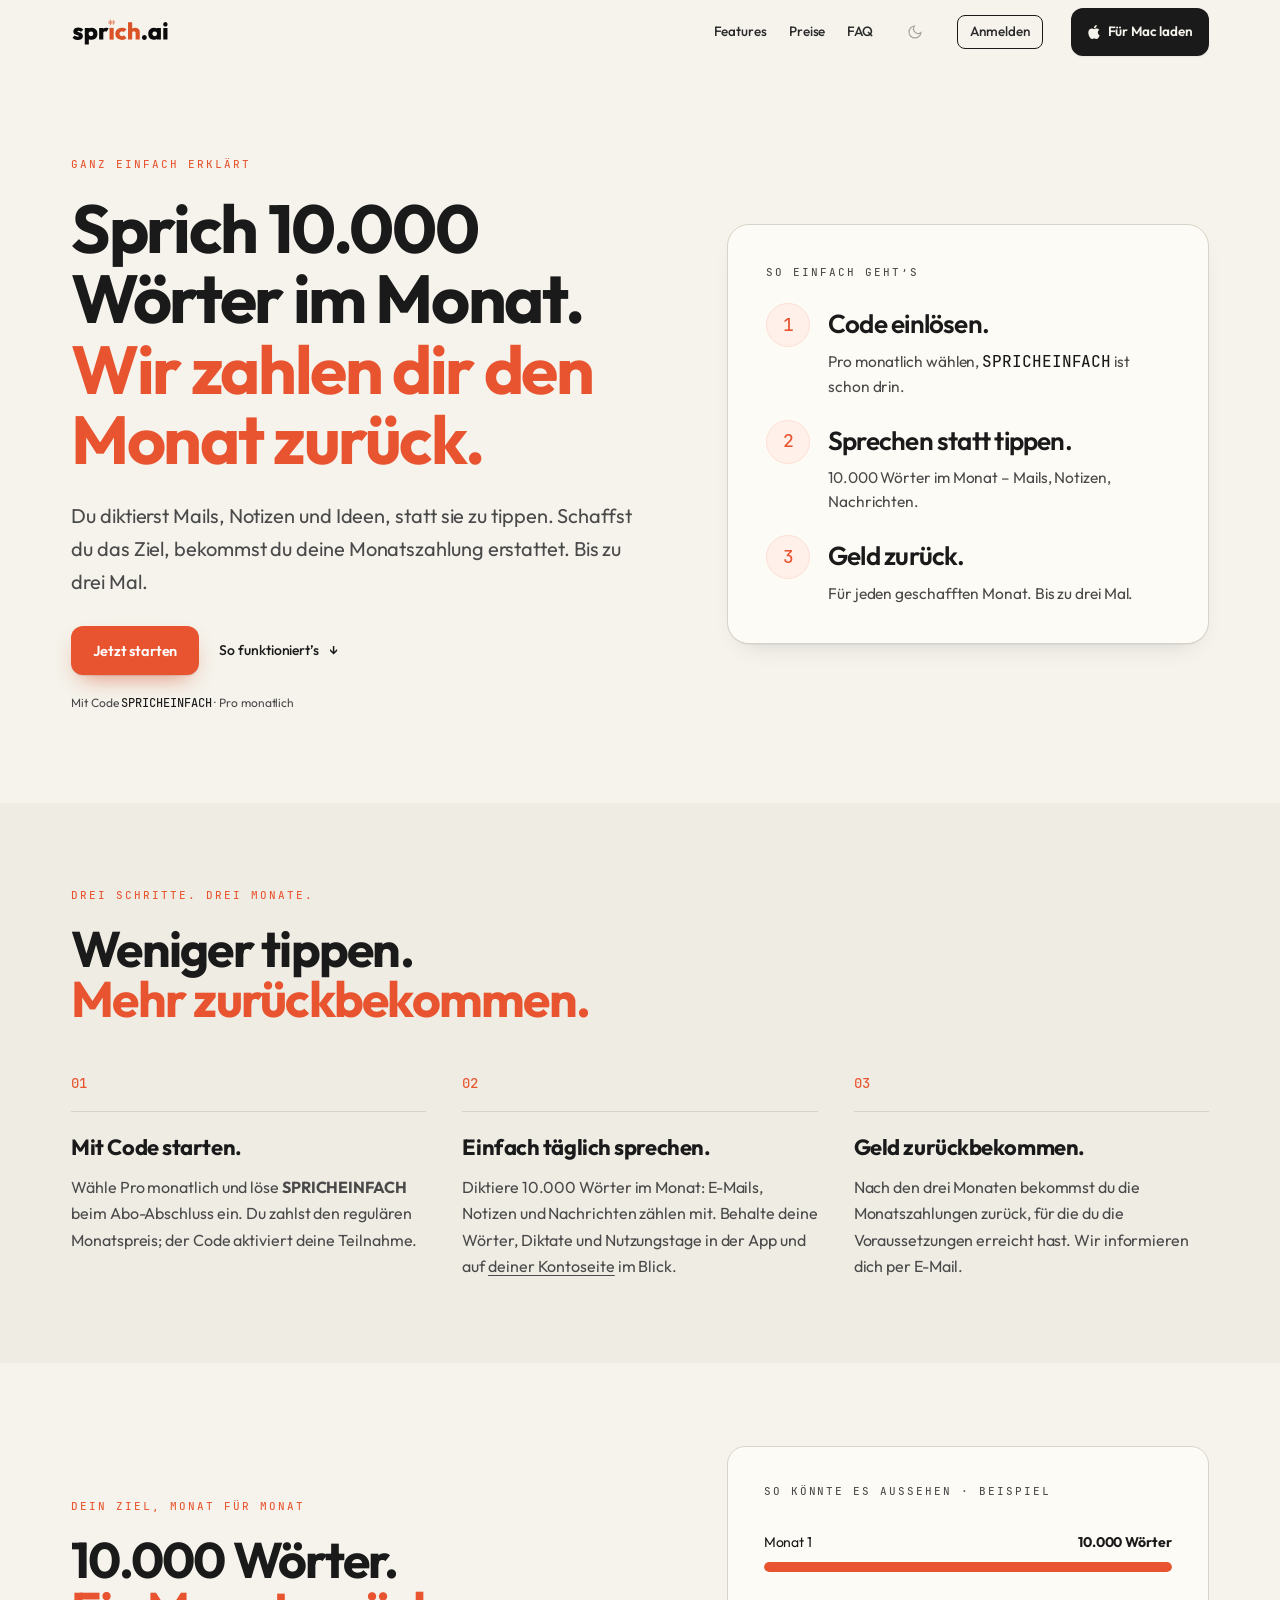
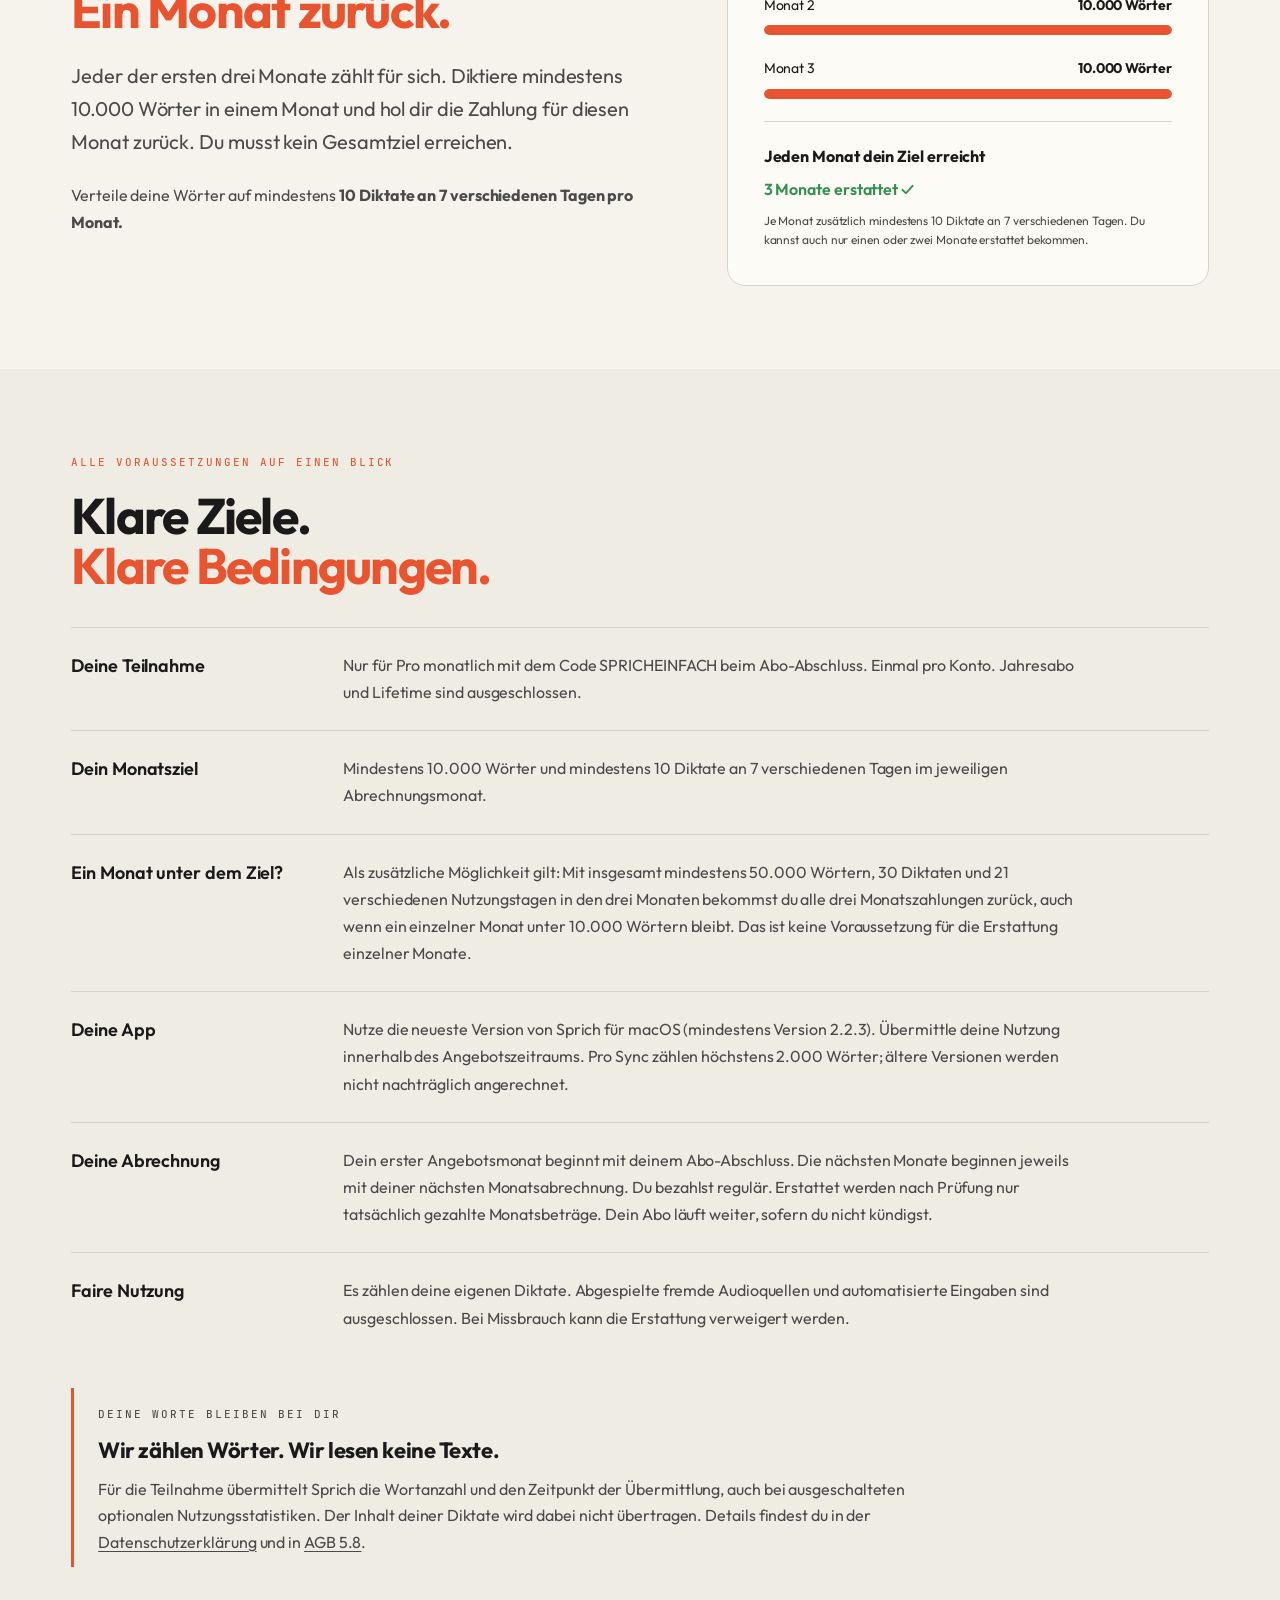
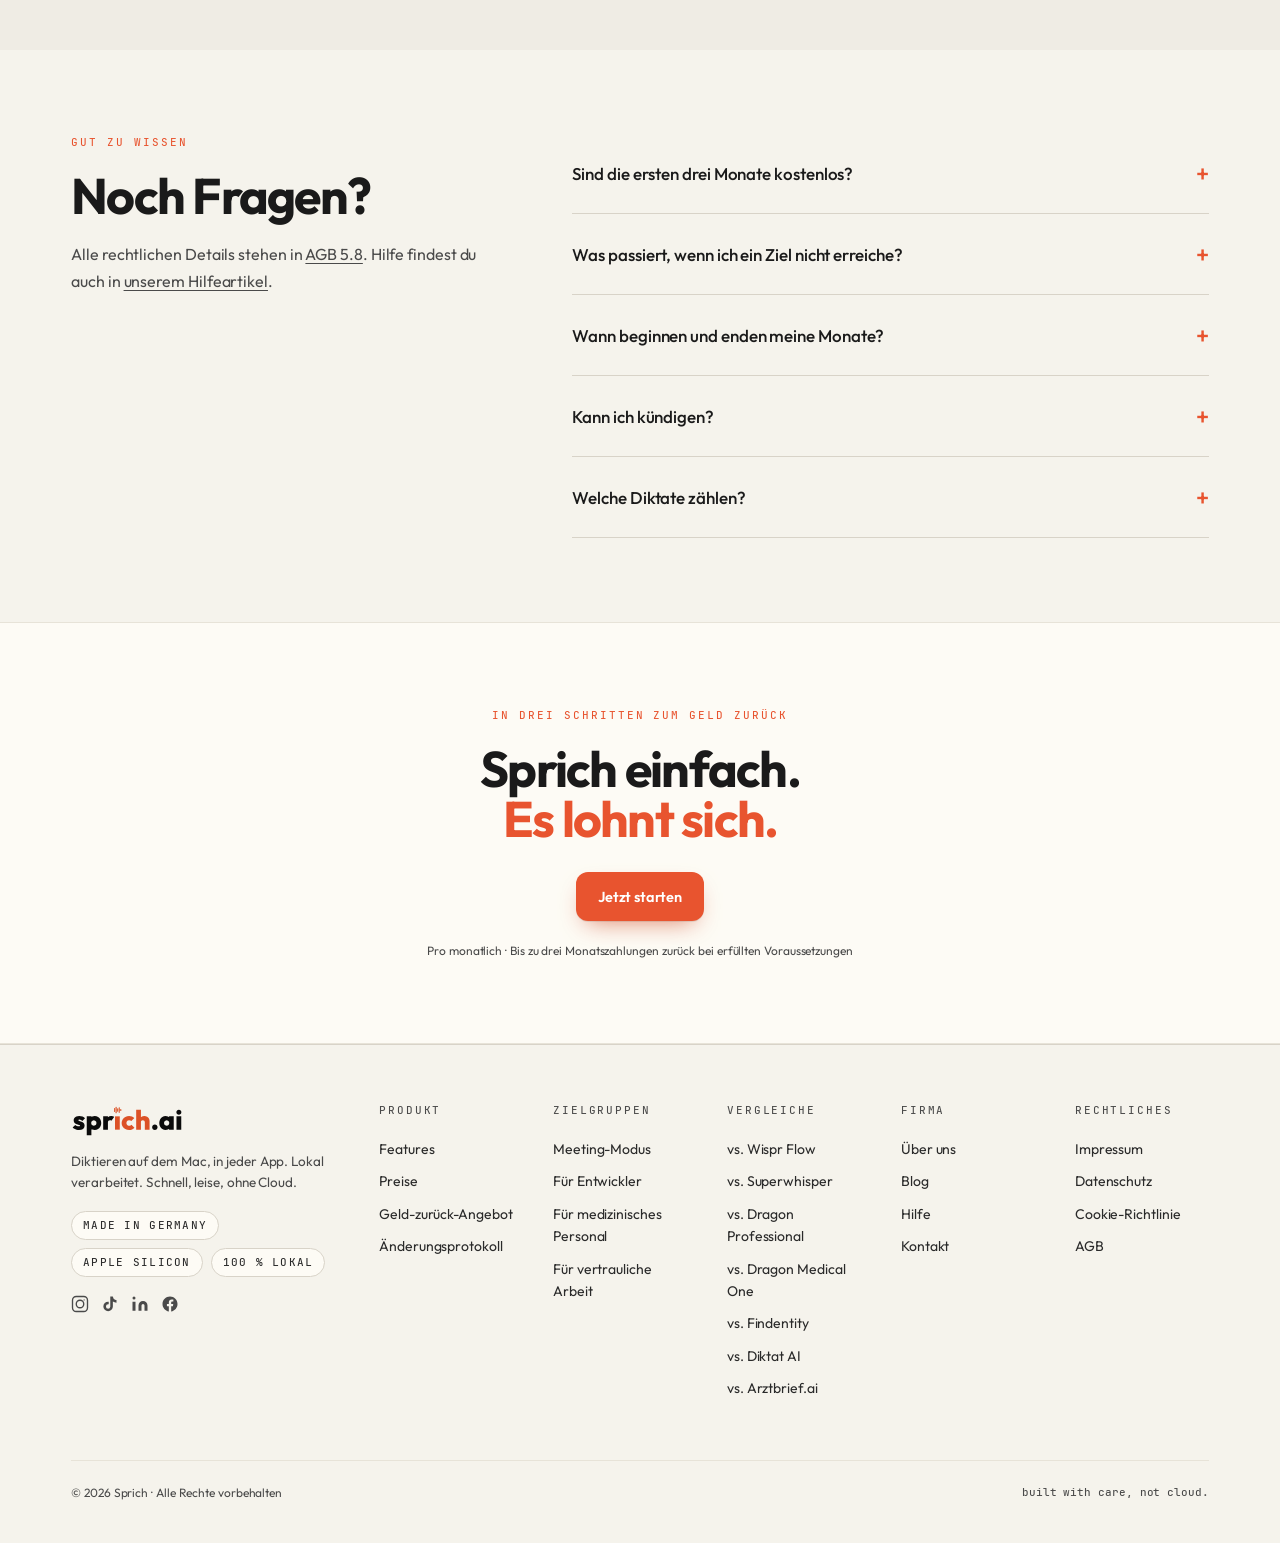
==== v1/index.html @ cdb41f2b "Sechs Landingpage-Varianten von sprich.ai/spricheinfach Statische Varianten für einen MVP-/Copy-Test" ====
<!DOCTYPE html><html lang="de" class="outfit_3907d2c3-module__COBjUq__variable fraunces_93128a2b-module__v168Qq__variable jetbrains_e8d403b8-module___cNS3W__variable"><head>
<meta charset="utf-8"/>
<meta name="viewport" content="width=device-width, initial-scale=1"/>
<meta name="robots" content="noindex, nofollow"/>
<title>Sprich 10.000 Wörter. Wir zahlen dir den Monat zurück.</title>
<meta name="description" content="Diktiere 10.000 Wörter im Monat mit Sprich und hol dir die Monatszahlung zurück – bis zu drei Mal."/>
<link rel="icon" href="https://www.sprich.ai/favicon.ico"/>
<link rel="stylesheet" href="../assets/css/fonts.css"/>
<link rel="stylesheet" href="../assets/css/site.css"/>
<link rel="stylesheet" href="../assets/css/variants.css"/>
</head><body><div hidden=""><!--$--><!--/$--></div><div class="homepage moneyback"><nav class="h-nav"><div class="wrap h-nav-inner"><a href="https://www.sprich.ai/" class="h-nav-brand" aria-label="sprich.ai"><img src="../assets/img/wordmark-black.svg" alt="" width="98" height="28" class="h-nav-wordmark h-nav-wordmark--light"/><img src="../assets/img/wordmark-white.svg" alt="" width="98" height="28" class="h-nav-wordmark h-nav-wordmark--dark"/></a><div style="flex:1"></div><div class="h-nav-links"><a href="https://www.sprich.ai/#features">Features</a><a href="https://www.sprich.ai/#preise">Preise</a><a href="https://www.sprich.ai/#faq">FAQ</a></div><button class="hp-theme-toggle" aria-label="Dark mode"><svg width="16" height="16" viewBox="0 0 24 24" fill="none" stroke="currentColor" stroke-width="1.8" stroke-linecap="round"><path d="M21 12.79A9 9 0 1 1 11.21 3 7 7 0 0 0 21 12.79z"></path></svg></button><a href="https://www.sprich.ai/auth" class="h-nav-auth" style="display:inline-flex;align-items:center;gap:6px;height:34px;padding:0 12px;border-radius:8px;border:0.5px solid var(--line);background:transparent;color:var(--ink-soft);font-size:13.5px;font-weight:500;text-decoration:none;flex-shrink:0;white-space:nowrap;box-sizing:border-box">Anmelden</a><a href="https://www.sprich.ai/download" class="btn btn-primary h-nav-download" style="padding:9px 16px;font-size:13.5px;display:flex;align-items:center;gap:7px"><svg viewBox="0 0 24 24" fill="currentColor" width="14" height="14" aria-hidden="true"><path d="M12.152 6.896c-.948 0-2.415-1.078-3.96-1.04-2.04.027-3.91 1.183-4.961 3.014-2.117 3.675-.546 9.103 1.519 12.09 1.013 1.454 2.208 3.09 3.792 3.039 1.52-.065 2.09-.987 3.935-.987 1.831 0 2.35.987 3.96.948 1.637-.026 2.676-1.48 3.676-2.948 1.156-1.688 1.636-3.325 1.662-3.415-.039-.013-3.182-1.221-3.22-4.857-.026-3.04 2.48-4.494 2.597-4.559-1.429-2.09-3.623-2.324-4.39-2.376-2-.156-3.675 1.09-4.61 1.09zM15.53 3.83c.843-1.012 1.4-2.427 1.245-3.83-1.207.052-2.662.805-3.532 1.818-.78.896-1.454 2.338-1.273 3.714 1.338.104 2.715-.688 3.559-1.701"></path></svg>Für Mac laden</a></div></nav><main><section class="moneyback_hero "><div class="wrap moneyback_hero-grid"><div><p class="kicker moneyback_eyebrow">Ganz einfach erklärt</p><h1 class="hed">Sprich 10.000 Wörter im Monat.<br/><em>Wir zahlen dir den Monat zurück.</em></h1><p class="moneyback_intro">Du diktierst Mails, Notizen und Ideen, statt sie zu tippen. Schaffst du das Ziel, bekommst du deine Monatszahlung erstattet. Bis zu drei Mal.</p><div class="moneyback_actions"><a class="btn btn-accent" href="https://www.sprich.ai/pricing?plan=monthly&amp;promo=SPRICHEINFACH&amp;utm_source=lehrveranstaltung&amp;utm_medium=landingpage&amp;utm_campaign=spricheinfach-test&amp;utm_content=v1">Jetzt starten</a><a class="moneyback_text-link" href="#so-funktionierts">So funktioniert’s <span aria-hidden="true">↓</span></a></div><p class="moneyback_fineprint">Mit Code <strong class="mono">SPRICHEINFACH</strong> · Pro monatlich</p></div><div class="vx-simple" aria-label="So einfach geht's">
<p class="kicker">So einfach geht’s</p>
<ol>
<li><span class="vx-n mono">1</span><div><strong>Code einlösen.</strong><span>Pro monatlich wählen, <b class="mono">SPRICHEINFACH</b> ist schon drin.</span></div></li>
<li><span class="vx-n mono">2</span><div><strong>Sprechen statt tippen.</strong><span>10.000 Wörter im Monat – Mails, Notizen, Nachrichten.</span></div></li>
<li><span class="vx-n mono">3</span><div><strong>Geld zurück.</strong><span>Für jeden geschafften Monat. Bis zu drei Mal.</span></div></li>
</ol>
</div></div></section><section id="so-funktionierts" class="moneyback_steps-section"><div class="wrap"><p class="kicker moneyback_eyebrow">Drei Schritte. Drei Monate.</p><h2 class="hed">Weniger tippen.<br/><em>Mehr zurückbekommen.</em></h2><ol class="moneyback_steps"><li><span class="mono moneyback_step-number">01</span><h3>Mit Code starten.</h3><p>Wähle Pro monatlich und löse <strong>SPRICHEINFACH</strong> beim Abo-Abschluss ein. Du zahlst den regulären Monatspreis; der Code aktiviert deine Teilnahme.</p></li><li><span class="mono moneyback_step-number">02</span><h3>Einfach täglich sprechen.</h3><p>Diktiere 10.000 Wörter im Monat: E-Mails, Notizen und Nachrichten zählen mit. Behalte deine Wörter, Diktate und Nutzungstage in der App und auf <a href="https://www.sprich.ai/account">deiner Kontoseite</a> im Blick.</p></li><li><span class="mono moneyback_step-number">03</span><h3>Geld zurückbekommen.</h3><p>Nach den drei Monaten bekommst du die Monatszahlungen zurück, für die du die Voraussetzungen erreicht hast. Wir informieren dich per E-Mail.</p></li></ol></div></section><section id="monatsziel"><div class="wrap moneyback_safety-grid"><div><p class="kicker moneyback_eyebrow">Dein Ziel, Monat für Monat</p><h2 class="hed">10.000 Wörter.<br/><em>Ein Monat zurück.</em></h2><p class="moneyback_intro">Jeder der ersten drei Monate zählt für sich. Diktiere mindestens 10.000 Wörter in einem Monat und hol dir die Zahlung für diesen Monat zurück. Du musst kein Gesamtziel erreichen.</p><p class="moneyback_support">Verteile deine Wörter auf mindestens <strong>10 Diktate an 7 verschiedenen Tagen pro Monat.</strong></p></div><figure class="moneyback_example"><figcaption class="kicker">So könnte es aussehen · Beispiel</figcaption><div class="moneyback_example-row"><div><span>Monat <!-- -->1</span><strong>10.000 Wörter</strong></div><div class="moneyback_bar" aria-hidden="true"><span style="width:100%"></span></div></div><div class="moneyback_example-row"><div><span>Monat <!-- -->2</span><strong>10.000 Wörter</strong></div><div class="moneyback_bar" aria-hidden="true"><span style="width:100%"></span></div></div><div class="moneyback_example-row"><div><span>Monat <!-- -->3</span><strong>10.000 Wörter</strong></div><div class="moneyback_bar" aria-hidden="true"><span style="width:100%"></span></div></div><div class="moneyback_example-total"><strong>Jeden Monat dein Ziel erreicht</strong><span>3 Monate erstattet <span aria-hidden="true">✓</span></span></div><p class="moneyback_fineprint">Je Monat zusätzlich mindestens 10 Diktate an 7 verschiedenen Tagen. Du kannst auch nur einen oder zwei Monate erstattet bekommen.</p></figure></div></section><section id="bedingungen" class="moneyback_conditions-section"><div class="wrap"><p class="kicker moneyback_eyebrow">Alle Voraussetzungen auf einen Blick</p><h2 class="hed">Klare Ziele.<br/><em>Klare Bedingungen.</em></h2><dl class="moneyback_conditions"><div><dt>Deine Teilnahme</dt><dd>Nur für Pro monatlich mit dem Code SPRICHEINFACH beim Abo-Abschluss. Einmal pro Konto. Jahresabo und Lifetime sind ausgeschlossen.</dd></div><div><dt>Dein Monatsziel</dt><dd>Mindestens 10.000 Wörter und mindestens 10 Diktate an 7 verschiedenen Tagen im jeweiligen Abrechnungsmonat.</dd></div><div><dt>Ein Monat unter dem Ziel?</dt><dd>Als zusätzliche Möglichkeit gilt: Mit insgesamt mindestens 50.000 Wörtern, 30 Diktaten und 21 verschiedenen Nutzungstagen in den drei Monaten bekommst du alle drei Monatszahlungen zurück, auch wenn ein einzelner Monat unter 10.000 Wörtern bleibt. Das ist keine Voraussetzung für die Erstattung einzelner Monate.</dd></div><div><dt>Deine App</dt><dd>Nutze die neueste Version von Sprich für macOS (mindestens Version <!-- -->2.2.3<!-- -->). Übermittle deine Nutzung innerhalb des Angebotszeitraums. Pro Sync zählen höchstens 2.000 Wörter; ältere Versionen werden nicht nachträglich angerechnet.</dd></div><div><dt>Deine Abrechnung</dt><dd>Dein erster Angebotsmonat beginnt mit deinem Abo-Abschluss. Die nächsten Monate beginnen jeweils mit deiner nächsten Monatsabrechnung. Du bezahlst regulär. Erstattet werden nach Prüfung nur tatsächlich gezahlte Monatsbeträge. Dein Abo läuft weiter, sofern du nicht kündigst.</dd></div><div><dt>Faire Nutzung</dt><dd>Es zählen deine eigenen Diktate. Abgespielte fremde Audioquellen und automatisierte Eingaben sind ausgeschlossen. Bei Missbrauch kann die Erstattung verweigert werden.</dd></div></dl><aside class="moneyback_privacy"><span class="kicker">Deine Worte bleiben bei dir</span><h3>Wir zählen Wörter. Wir lesen keine Texte.</h3><p>Für die Teilnahme übermittelt Sprich die Wortanzahl und den Zeitpunkt der Übermittlung, auch bei ausgeschalteten optionalen Nutzungsstatistiken. Der Inhalt deiner Diktate wird dabei nicht übertragen. Details findest du in der <a href="https://www.sprich.ai/privacy-policy">Datenschutzerklärung</a> und in <a href="https://www.sprich.ai/terms#geld-zurueck-angebot">AGB 5.8</a>.</p></aside></div></section><section><div class="wrap moneyback_faq"><div><p class="kicker moneyback_eyebrow">Gut zu wissen</p><h2 class="hed">Noch Fragen?</h2><p>Alle rechtlichen Details stehen in <a href="https://www.sprich.ai/terms#geld-zurueck-angebot">AGB 5.8</a>. Hilfe findest du auch in <a href="https://www.sprich.ai/hilfe/geld-zurueck-angebot">unserem Hilfeartikel</a>.</p></div><div><details><summary>Sind die ersten drei Monate kostenlos?<span aria-hidden="true">+</span></summary><p>Du bezahlst dein Pro-Monatsabo zunächst regulär. Nach den ersten drei Abrechnungsmonaten prüft unser Team die Voraussetzungen und erstattet die tatsächlich gezahlten Beträge der qualifizierten Monate auf dein ursprüngliches Zahlungsmittel. Laut AGB erfolgt das in der Regel innerhalb von 14 Tagen nach Ende des Angebotszeitraums.</p></details><details><summary>Was passiert, wenn ich ein Ziel nicht erreiche?<span aria-hidden="true">+</span></summary><p>Du bekommst jeden Monat zurück, in dem du alle Monatsziele erreichst. Schaffst du insgesamt 50.000 Wörter, mindestens 30 Diktate und 21 verschiedene Nutzungstage, werden alle drei Monate erstattet, auch wenn ein einzelner Monat unter dem Wortziel liegt. Erreichst du keine dieser Voraussetzungen, gibt es keine Erstattung.</p></details><details><summary>Wann beginnen und enden meine Monate?<span aria-hidden="true">+</span></summary><p>Deine drei Angebotsmonate beginnen mit dem Abo-Abschluss und folgen den monatlichen Abrechnungen deines Abos, nicht den Kalendermonaten. Deine persönlichen Zeiträume und deinen Fortschritt findest du in der App und unter sprich.ai/account.</p></details><details><summary>Kann ich kündigen?<span aria-hidden="true">+</span></summary><p>Du kannst dein Monatsabo gemäß den AGB jederzeit kündigen. Das Angebot beendet das Abo nicht automatisch: Es läuft nach dem Angebotszeitraum regulär weiter, wenn du nicht kündigst. Nur tatsächlich bezahlte Monatsrechnungen können erstattet werden.</p></details><details><summary>Welche Diktate zählen?<span aria-hidden="true">+</span></summary><p>Es zählen eigene Diktate mit Sprich 2.2.3 oder neuer, deren Wortanzahl innerhalb des Angebotszeitraums übermittelt wird. Pro Sync werden höchstens 2.000 Wörter angerechnet. Wörter aus abgespielten Videos, Podcasts oder automatisierten Eingaben zählen nicht. Ältere App-Versionen zählen nicht rückwirkend; bei Missbrauch kann die Erstattung verweigert werden.</p></details></div></div></section><section class="moneyback_final"><div class="wrap"><p class="kicker moneyback_eyebrow">In drei Schritten zum Geld zurück</p><h2 class="hed">Sprich einfach.<br/><em>Es lohnt sich.</em></h2><a href="https://www.sprich.ai/pricing?plan=monthly&amp;promo=SPRICHEINFACH&amp;utm_source=lehrveranstaltung&amp;utm_medium=landingpage&amp;utm_campaign=spricheinfach-test&amp;utm_content=v1" class="btn btn-accent">Jetzt starten</a><p class="moneyback_fineprint">Pro monatlich · Bis zu drei Monatszahlungen zurück bei erfüllten Voraussetzungen</p></div></section></main><footer><div class="wrap"><div class="cols"><div class="hcol" style="gap:14px"><div class="hrow" style="gap:9px;align-items:center"><span class="brand_wordmark" style="display:inline-flex;flex-shrink:0;width:112px;height:32px"><img alt="Sprich" loading="lazy" width="112" height="32" decoding="async" data-nimg="1" class="h-nav-wordmark h-nav-wordmark--light" style="color:transparent;width:112px;height:32px" src="../assets/img/wordmark-black.svg"/><img alt="Sprich" loading="lazy" width="112" height="32" decoding="async" data-nimg="1" class="h-nav-wordmark h-nav-wordmark--dark" style="color:transparent;width:112px;height:32px" src="../assets/img/wordmark-white.svg"/></span></div><p style="font-size:13.5px;color:var(--ink-mute);max-width:320px;line-height:1.55;margin:0">Diktieren auf dem Mac, in jeder App. Lokal verarbeitet. Schnell, leise, ohne Cloud.</p><div class="hrow" style="gap:8px;margin-top:4px;flex-wrap:wrap"><span class="chip">Made in Germany</span><span class="chip">Apple Silicon</span><span class="chip">100 % lokal</span></div><div class="hrow" style="gap:12px;margin-top:4px"><a href="https://www.instagram.com/sprich.ai/" target="_blank" rel="noopener noreferrer" aria-label="Instagram" style="color:var(--ink-mute);display:flex;padding:0"><svg width="18" height="18" viewBox="0 0 24 24" fill="none" stroke="currentColor" stroke-width="1.8" stroke-linecap="round" stroke-linejoin="round"><rect x="2" y="2" width="20" height="20" rx="5"></rect><circle cx="12" cy="12" r="5"></circle><circle cx="17.5" cy="6.5" r="0.8" fill="currentColor" stroke="none"></circle></svg></a><a href="https://www.tiktok.com/@sprich.ai" target="_blank" rel="noopener noreferrer" aria-label="TikTok" style="color:var(--ink-mute);display:flex;padding:0"><svg width="18" height="18" viewBox="0 0 24 24" fill="currentColor"><path d="M19.59 6.69a4.83 4.83 0 0 1-3.77-4.25V2h-3.45v13.67a2.89 2.89 0 0 1-2.88 2.5 2.89 2.89 0 0 1-2.89-2.89 2.89 2.89 0 0 1 2.89-2.89c.28 0 .54.04.79.1V9.01a6.33 6.33 0 0 0-.79-.05 6.34 6.34 0 0 0-6.34 6.34 6.34 6.34 0 0 0 6.34 6.34 6.34 6.34 0 0 0 6.33-6.34V8.69a8.27 8.27 0 0 0 4.83 1.54V6.79a4.85 4.85 0 0 1-1.06-.1z"></path></svg></a><a href="https://www.linkedin.com/company/sprich-ai-die-deutsche-ki-diktierl%C3%B6sung/" target="_blank" rel="noopener noreferrer" aria-label="LinkedIn" style="color:var(--ink-mute);display:flex;padding:0"><svg width="18" height="18" viewBox="0 0 24 24" fill="currentColor"><path d="M16 8a6 6 0 0 1 6 6v7h-4v-7a2 2 0 0 0-2-2 2 2 0 0 0-2 2v7h-4v-7a6 6 0 0 1 6-6zM2 9h4v12H2z"></path><circle cx="4" cy="4" r="2"></circle></svg></a><a href="https://www.facebook.com/people/Sprichai/61579548700005/" target="_blank" rel="noopener noreferrer" aria-label="Facebook" style="color:var(--ink-mute);display:flex;padding:0"><svg width="18" height="18" viewBox="0 0 24 24" fill="currentColor"><path d="M22 12.06C22 6.5 17.52 2 12 2S2 6.5 2 12.06c0 5.02 3.66 9.18 8.44 9.94v-7.03H7.9v-2.91h2.54V9.85c0-2.52 1.49-3.92 3.77-3.92 1.09 0 2.24.2 2.24.2v2.46h-1.26c-1.24 0-1.63.78-1.63 1.57v1.9h2.78l-.45 2.91h-2.33v7.03C18.34 21.24 22 17.08 22 12.06z"></path></svg></a></div></div><div><h4>Produkt</h4><a href="https://www.sprich.ai/#features">Features</a><a href="https://www.sprich.ai/#preise">Preise</a><a href="https://www.sprich.ai/spricheinfach">Geld-zurück-Angebot</a><a href="https://www.sprich.ai/changelog">Änderungsprotokoll</a></div><div><h4>Zielgruppen</h4><a href="https://www.sprich.ai/meeting-mode">Meeting-Modus</a><a href="https://www.sprich.ai/fur-entwickler">Für Entwickler</a><a href="https://www.sprich.ai/fur-medizin">Für medizinisches Personal</a><a href="https://www.sprich.ai/fur-vertrauliche-arbeit">Für vertrauliche Arbeit</a></div><div><h4>Vergleiche</h4><a href="https://www.sprich.ai/vs/wispr-flow">vs. Wispr Flow</a><a href="https://www.sprich.ai/vs/superwhisper">vs. Superwhisper</a><a href="https://www.sprich.ai/vs/dragon-professional">vs. Dragon Professional</a><a href="https://www.sprich.ai/vs/dragon-medical-one">vs. Dragon Medical One</a><a href="https://www.sprich.ai/vs/findentity">vs. Findentity</a><a href="https://www.sprich.ai/vs/diktat-ai">vs. Diktat AI</a><a href="https://www.sprich.ai/vs/arztbrief-ai">vs. Arztbrief.ai</a></div><div><h4>Firma</h4><a href="https://www.sprich.ai/about">Über uns</a><a href="https://www.sprich.ai/blog">Blog</a><a href="https://www.sprich.ai/hilfe">Hilfe</a><a href="https://www.sprich.ai/contact">Kontakt</a></div><div><h4>Rechtliches</h4><a href="https://www.sprich.ai/imprint">Impressum</a><a href="https://www.sprich.ai/privacy-policy">Datenschutz</a><a href="https://www.sprich.ai/cookies">Cookie-Richtlinie</a><a href="https://www.sprich.ai/terms">AGB</a></div></div><div class="between" style="margin-top:56px;padding-top:22px;border-top:0.5px solid var(--line-hair);flex-wrap:wrap;gap:12px"><span style="font-size:12px;color:var(--ink-mute)">© 2026 Sprich · Alle Rechte vorbehalten</span><span class="mono" style="font-size:11px;color:var(--ink-mute)">built with care, not cloud.</span></div></div></footer></div><!--$--><!--/$--><script>
document.querySelector('.hp-theme-toggle')?.addEventListener('click',()=>{
  const r=document.documentElement;
  r.dataset.theme = r.dataset.theme==='dark' ? 'light' : 'dark';
});
</script></body></html>
---- assets/css/fonts.css ----
@font-face{font-family:outfit;src:url(../media/Outfit_Thin-s.p.4e0f2095.ttf)format("truetype");font-display:swap;font-weight:100;font-style:normal}@font-face{font-family:outfit;src:url(../media/Outfit_ExtraLight-s.p.89c4f352.ttf)format("truetype");font-display:swap;font-weight:200;font-style:normal}@font-face{font-family:outfit;src:url(../media/Outfit_Light-s.p.02cbdb76.ttf)format("truetype");font-display:swap;font-weight:300;font-style:normal}@font-face{font-family:outfit;src:url(../media/Outfit_Regular-s.p.e9103a9d.ttf)format("truetype");font-display:swap;font-weight:400;font-style:normal}@font-face{font-family:outfit;src:url(../media/Outfit_Medium-s.p.50cb623b.ttf)format("truetype");font-display:swap;font-weight:500;font-style:normal}@font-face{font-family:outfit;src:url(../media/Outfit_SemiBold-s.p.54ae8ef2.ttf)format("truetype");font-display:swap;font-weight:600;font-style:normal}@font-face{font-family:outfit;src:url(../media/Outfit_Bold-s.p.bc7df518.ttf)format("truetype");font-display:swap;font-weight:700;font-style:normal}@font-face{font-family:outfit;src:url(../media/Outfit_ExtraBold-s.p.4456fcc8.ttf)format("truetype");font-display:swap;font-weight:800;font-style:normal}@font-face{font-family:outfit;src:url(../media/Outfit_Black-s.p.4d6cdb47.ttf)format("truetype");font-display:swap;font-weight:900;font-style:normal}@font-face{font-family:outfit Fallback;src:local(Arial);ascent-override:99.94%;descent-override:25.98%;line-gap-override:0.0%;size-adjust:100.06%}.outfit_3907d2c3-module__COBjUq__className{font-family:outfit,outfit Fallback}.outfit_3907d2c3-module__COBjUq__variable{--font-outfit:"outfit","outfit Fallback"}
@font-face{font-family:fraunces;src:url(../media/Fraunces_normal_latin_ext-s.p.5f7c7356.woff2)format("woff2");font-display:swap;font-weight:100 900;font-style:normal}@font-face{font-family:fraunces;src:url(../media/Fraunces_normal_latin-s.p.fb4c44d9.woff2)format("woff2");font-display:swap;font-weight:100 900;font-style:normal}@font-face{font-family:fraunces;src:url(../media/Fraunces_italic_latin_ext-s.p.338f221d.woff2)format("woff2");font-display:swap;font-weight:100 900;font-style:italic}@font-face{font-family:fraunces;src:url(../media/Fraunces_italic_latin-s.p.2927a788.woff2)format("woff2");font-display:swap;font-weight:100 900;font-style:italic}@font-face{font-family:fraunces Fallback;src:local(Arial);ascent-override:84.05%;descent-override:21.91%;line-gap-override:0.0%;size-adjust:116.36%}.fraunces_93128a2b-module__v168Qq__className{font-family:fraunces,fraunces Fallback}.fraunces_93128a2b-module__v168Qq__variable{--font-fraunces:"fraunces","fraunces Fallback"}
@font-face{font-family:jetbrains;src:url(../media/JetBrainsMono_Regular-s.p.3859950e.ttf)format("truetype");font-display:swap;font-weight:400;font-style:normal}@font-face{font-family:jetbrains;src:url(../media/JetBrainsMono_Medium-s.p.96bf6c27.ttf)format("truetype");font-display:swap;font-weight:500;font-style:normal}@font-face{font-family:jetbrains Fallback;src:local(Arial);ascent-override:77.57%;descent-override:22.82%;line-gap-override:0.0%;size-adjust:131.49%}.jetbrains_e8d403b8-module___cNS3W__className{font-family:jetbrains,jetbrains Fallback}.jetbrains_e8d403b8-module___cNS3W__variable{--font-jetbrains:"jetbrains","jetbrains Fallback"}
---- assets/css/site.css ----
@layer properties{@supports (((-webkit-hyphens:none)) and (not (margin-trim:inline))) or ((-moz-orient:inline) and (not (color:rgb(from red r g b)))){*,:before,:after,::backdrop{--tw-rotate-x:initial;--tw-rotate-y:initial;--tw-rotate-z:initial;--tw-skew-x:initial;--tw-skew-y:initial;--tw-border-style:solid;--tw-shadow:0 0 #0000;--tw-shadow-color:initial;--tw-shadow-alpha:100%;--tw-inset-shadow:0 0 #0000;--tw-inset-shadow-color:initial;--tw-inset-shadow-alpha:100%;--tw-ring-color:initial;--tw-ring-shadow:0 0 #0000;--tw-inset-ring-color:initial;--tw-inset-ring-shadow:0 0 #0000;--tw-ring-inset:initial;--tw-ring-offset-width:0px;--tw-ring-offset-color:#fff;--tw-ring-offset-shadow:0 0 #0000;--tw-outline-style:solid;--tw-blur:initial;--tw-brightness:initial;--tw-contrast:initial;--tw-grayscale:initial;--tw-hue-rotate:initial;--tw-invert:initial;--tw-opacity:initial;--tw-saturate:initial;--tw-sepia:initial;--tw-drop-shadow:initial;--tw-drop-shadow-color:initial;--tw-drop-shadow-alpha:100%;--tw-drop-shadow-size:initial;--tw-ease:initial}}}@layer theme{:root,:host{--font-sans:ui-sans-serif,system-ui,sans-serif,"Apple Color Emoji","Segoe UI Emoji","Segoe UI Symbol","Noto Color Emoji";--font-mono:ui-monospace,SFMono-Regular,Menlo,Monaco,Consolas,"Liberation Mono","Courier New",monospace;--spacing:.25rem;--radius-sm:.25rem;--radius-md:.375rem;--radius-lg:.5rem;--radius-xl:.75rem;--shadow-sm:0 1px 3px 0 #0000001a,0 1px 2px -1px #0000001a;--shadow-md:0 4px 6px -1px #0000001a,0 2px 4px -2px #0000001a;--shadow-lg:0 10px 15px -3px #0000001a,0 4px 6px -4px #0000001a;--ease-in:cubic-bezier(.4,0,1,1);--ease-out:cubic-bezier(0,0,.2,1);--default-transition-duration:.15s;--default-transition-timing-function:cubic-bezier(.4,0,.2,1);--default-font-family:var(--font-sans);--default-mono-font-family:var(--font-mono)}}@layer base{*,:after,:before,::backdrop{box-sizing:border-box;border:0 solid;margin:0;padding:0}::file-selector-button{box-sizing:border-box;border:0 solid;margin:0;padding:0}html,:host{-webkit-text-size-adjust:100%;tab-size:4;line-height:1.5;font-family:var(--default-font-family,ui-sans-serif,system-ui,sans-serif,"Apple Color Emoji","Segoe UI Emoji","Segoe UI Symbol","Noto Color Emoji");font-feature-settings:var(--default-font-feature-settings,normal);font-variation-settings:var(--default-font-variation-settings,normal);-webkit-tap-highlight-color:transparent}hr{height:0;color:inherit;border-top-width:1px}abbr:where([title]){-webkit-text-decoration:underline dotted;text-decoration:underline dotted}h1,h2,h3,h4,h5,h6{font-size:inherit;font-weight:inherit}a{color:inherit;-webkit-text-decoration:inherit;-webkit-text-decoration:inherit;-webkit-text-decoration:inherit;-webkit-text-decoration:inherit;text-decoration:inherit}b,strong{font-weight:bolder}code,kbd,samp,pre{font-family:var(--default-mono-font-family,ui-monospace,SFMono-Regular,Menlo,Monaco,Consolas,"Liberation Mono","Courier New",monospace);font-feature-settings:var(--default-mono-font-feature-settings,normal);font-variation-settings:var(--default-mono-font-variation-settings,normal);font-size:1em}small{font-size:80%}sub,sup{vertical-align:baseline;font-size:75%;line-height:0;position:relative}sub{bottom:-.25em}sup{top:-.5em}table{text-indent:0;border-color:inherit;border-collapse:collapse}:-moz-focusring{outline:auto}progress{vertical-align:baseline}summary{display:list-item}ol,ul,menu{list-style:none}img,svg,video,canvas,audio,iframe,embed,object{vertical-align:middle;display:block}img,video{max-width:100%;height:auto}button,input,select,optgroup,textarea{font:inherit;font-feature-settings:inherit;font-variation-settings:inherit;letter-spacing:inherit;color:inherit;opacity:1;background-color:#0000;border-radius:0}::file-selector-button{font:inherit;font-feature-settings:inherit;font-variation-settings:inherit;letter-spacing:inherit;color:inherit;opacity:1;background-color:#0000;border-radius:0}:where(select:is([multiple],[size])) optgroup{font-weight:bolder}:where(select:is([multiple],[size])) optgroup option{padding-inline-start:20px}::file-selector-button{margin-inline-end:4px}::placeholder{opacity:1}@supports (not ((-webkit-appearance:-apple-pay-button))) or (contain-intrinsic-size:1px){::placeholder{color:currentColor}@supports (color:color-mix(in lab, red, red)){::placeholder{color:color-mix(in oklab,currentcolor 50%,transparent)}}}textarea{resize:vertical}::-webkit-search-decoration{-webkit-appearance:none}::-webkit-date-and-time-value{min-height:1lh;text-align:inherit}::-webkit-datetime-edit{display:inline-flex}::-webkit-datetime-edit-fields-wrapper{padding:0}::-webkit-datetime-edit{padding-block:0}::-webkit-datetime-edit-year-field{padding-block:0}::-webkit-datetime-edit-month-field{padding-block:0}::-webkit-datetime-edit-day-field{padding-block:0}::-webkit-datetime-edit-hour-field{padding-block:0}::-webkit-datetime-edit-minute-field{padding-block:0}::-webkit-datetime-edit-second-field{padding-block:0}::-webkit-datetime-edit-millisecond-field{padding-block:0}::-webkit-datetime-edit-meridiem-field{padding-block:0}::-webkit-calendar-picker-indicator{line-height:1}:-moz-ui-invalid{box-shadow:none}button,input:where([type=button],[type=reset],[type=submit]){appearance:button}::file-selector-button{appearance:button}::-webkit-inner-spin-button{height:auto}::-webkit-outer-spin-button{height:auto}[hidden]:where(:not([hidden=until-found])){display:none!important}}@layer components;@layer utilities{.collapse{visibility:collapse}.invisible{visibility:hidden}.visible{visibility:visible}.absolute{position:absolute}.fixed{position:fixed}.relative{position:relative}.static{position:static}.sticky{position:sticky}.start{inset-inline-start:var(--spacing)}.end{inset-inline-end:var(--spacing)}.container{width:100%}@media (min-width:40rem){.container{max-width:40rem}}@media (min-width:48rem){.container{max-width:48rem}}@media (min-width:64rem){.container{max-width:64rem}}@media (min-width:80rem){.container{max-width:80rem}}@media (min-width:96rem){.container{max-width:96rem}}.block{display:block}.flex{display:flex}.grid{display:grid}.hidden{display:none}.inline{display:inline}.inline-block{display:inline-block}.inline-flex{display:inline-flex}.table{display:table}.transform{transform:var(--tw-rotate-x,)var(--tw-rotate-y,)var(--tw-rotate-z,)var(--tw-skew-x,)var(--tw-skew-y,)}.truncate{text-overflow:ellipsis;white-space:nowrap;overflow:hidden}.rounded{border-radius:.25rem}.border{border-style:var(--tw-border-style);border-width:1px}.lowercase{text-transform:lowercase}.uppercase{text-transform:uppercase}.italic{font-style:italic}.line-through{text-decoration-line:line-through}.underline{text-decoration-line:underline}.shadow{--tw-shadow:0 1px 3px 0 var(--tw-shadow-color,#0000001a),0 1px 2px -1px var(--tw-shadow-color,#0000001a);box-shadow:var(--tw-inset-shadow),var(--tw-inset-ring-shadow),var(--tw-ring-offset-shadow),var(--tw-ring-shadow),var(--tw-shadow)}.ring{--tw-ring-shadow:var(--tw-ring-inset,)0 0 0 calc(1px + var(--tw-ring-offset-width))var(--tw-ring-color,currentcolor);box-shadow:var(--tw-inset-shadow),var(--tw-inset-ring-shadow),var(--tw-ring-offset-shadow),var(--tw-ring-shadow),var(--tw-shadow)}.outline{outline-style:var(--tw-outline-style);outline-width:1px}.blur{--tw-blur:blur(8px);filter:var(--tw-blur,)var(--tw-brightness,)var(--tw-contrast,)var(--tw-grayscale,)var(--tw-hue-rotate,)var(--tw-invert,)var(--tw-saturate,)var(--tw-sepia,)var(--tw-drop-shadow,)}.filter{filter:var(--tw-blur,)var(--tw-brightness,)var(--tw-contrast,)var(--tw-grayscale,)var(--tw-hue-rotate,)var(--tw-invert,)var(--tw-saturate,)var(--tw-sepia,)var(--tw-drop-shadow,)}.transition{transition-property:color,background-color,border-color,outline-color,text-decoration-color,fill,stroke,--tw-gradient-from,--tw-gradient-via,--tw-gradient-to,opacity,box-shadow,transform,translate,scale,rotate,filter,-webkit-backdrop-filter,backdrop-filter,display,content-visibility,overlay,pointer-events;transition-timing-function:var(--tw-ease,var(--default-transition-timing-function));transition-duration:var(--tw-duration,var(--default-transition-duration))}.ease-in{--tw-ease:var(--ease-in);transition-timing-function:var(--ease-in)}.ease-out{--tw-ease:var(--ease-out);transition-timing-function:var(--ease-out)}}:root{--bg-primary:#000;--bg-elevated:#0a0a0a;--bg-card:#0d0d0d;--text-primary:#fafafa;--text-secondary:#fafafa8c;--text-muted:#fafafa59;--accent-glow:#ffffff0f;--border-subtle:#ffffff14;--border-hover:#ffffff26;--color-accent:#ef6a42;--white:#fff;--black:#000;--font-primary:var(--font-outfit),sans-serif;--font-mono:var(--font-outfit),monospace;--space-xs:.5rem;--space-sm:.75rem;--space-md:1rem;--space-lg:1.5rem;--space-xl:2rem;--space-2xl:3rem;--space-3xl:4rem;--space-4xl:6rem;--space-5xl:8rem;--radius-sm:.5rem;--radius-md:.75rem;--radius-lg:1rem;--radius-xl:1.5rem;--radius-pill:9999px;--ease-out:cubic-bezier(.16,1,.3,1);--ease-in-out:cubic-bezier(.65,0,.35,1);--duration-fast:.15s;--duration-normal:.3s;--duration-slow:.5s;--z-bg:0;--z-content:1;--z-spotlight:2;--z-nav:100}*,:before,:after{box-sizing:border-box;margin:0;padding:0}html{scroll-behavior:smooth;-webkit-font-smoothing:antialiased;-moz-osx-font-smoothing:grayscale;text-rendering:optimizelegibility}body{background-color:var(--bg-primary);color:var(--text-primary);font-family:var(--font-primary);min-height:100vh;font-size:1rem;line-height:1.6;overflow-x:hidden}body:before{content:"";pointer-events:none;width:120%;height:60%;z-index:var(--z-bg);background:radial-gradient(at 50% 0,#19193259 0%,#0f0f1e33 30%,#0000 70%);position:fixed;top:-20%;left:50%;transform:translate(-50%)}a{color:inherit;text-decoration:none}img{max-width:100%;display:block}::selection{color:var(--text-primary);background:#ffffff26}.btn{white-space:nowrap;cursor:pointer;border:1px solid #0000;border-radius:.5rem;justify-content:center;align-items:center;height:2.5rem;padding:0 1rem;font-size:.875rem;font-weight:500;text-decoration:none;transition:all .2s;display:inline-flex}.btn-primary{background:var(--text-primary);color:#000;box-shadow:0 1px 2px #0000000d}.btn-primary:hover{background:#ffffffe6}.btn-ghost{color:var(--text-secondary);background:0 0}.btn-ghost:hover{color:var(--text-primary);background:#ffffff0d}h1,h2,h3,h4,h5,h6{letter-spacing:-.02em;color:var(--text-primary);font-weight:700;line-height:1.1}p{color:var(--text-secondary);line-height:1.65}@keyframes hero-fade-in-up{0%{opacity:0;transform:translateY(30px)}to{opacity:1;transform:translateY(0)}}@media (prefers-reduced-motion:reduce){*,:before,:after{transition-duration:.01ms!important;animation-duration:.01ms!important;animation-iteration-count:1!important}}html,body{max-width:100%;overflow-x:clip}@media (max-width:768px){.feature-card_desc,.secondary-feature_desc,.agentic_feature-desc,.agentic_subline,.denglisch_desc,.hero_subline{text-align:center;overflow-wrap:break-word;word-break:break-word}.nav_inner{gap:var(--space-sm);padding:var(--space-xs)var(--space-xs)var(--space-xs)var(--space-md)}.nav_link{padding:var(--space-xs)var(--space-sm);font-size:.8rem}.nav_cta{padding:var(--space-xs)var(--space-md);font-size:.8rem}.hero-seq__trust-badge{white-space:normal;text-wrap:balance}.integrations_headline{font-size:clamp(1.75rem,5vw,3rem)}.section_agentic{overflow:hidden}.agentic_container{gap:var(--space-3xl);padding:0 var(--space-lg);grid-template-columns:1fr}.agentic_container>*{min-width:0;max-width:100%}.agentic_subline{max-width:100%}.terminal_mascot_container,.terminal_headerbox{display:none}.agentic_terminal{width:100%;max-width:100%}.terminal_prompt_container{white-space:normal;overflow-wrap:break-word;word-break:break-word}}@media (max-width:480px){.nav_links{display:none}.nav_inner{padding:var(--space-xs)var(--space-xs)var(--space-xs)var(--space-md)}.integrations_headline{font-size:clamp(1.5rem,7vw,2rem)}.features_label,.denglisch_label,.agentic_label{letter-spacing:.04em;font-size:1rem}.agentic_container{gap:var(--space-2xl);padding:0 var(--space-md);grid-template-columns:1fr}.agentic_container>*{min-width:0;max-width:100%}.agentic_headline{font-size:1.75rem}.agentic_subline{max-width:100%}.terminal_body{font-size:.72rem}.terminal_mascot_container,.terminal_headerbox{display:none}}.mock-scroll-wrapper{width:100%}@media (max-width:768px){.mock-scroll-wrapper{-webkit-overflow-scrolling:touch;margin-left:calc(-1*var(--hpad,20px));margin-right:calc(-1*var(--hpad,20px));padding-left:var(--hpad,20px);padding-right:var(--hpad,20px);scrollbar-width:none;overflow-x:auto}.mock-scroll-wrapper::-webkit-scrollbar{display:none}.mock-scroll-inner{min-width:560px}}@media (max-width:480px){.menubar-menu-item,.menubar-clock{display:none}}@media (max-width:768px){.homepage #hotkey .feature-split-grid{grid-template-columns:1fr!important;gap:2.5rem!important}.homepage #hotkey .feature-split-grid>*{min-width:0}.homepage #hotkey .hed{white-space:normal;text-wrap:balance;font-size:clamp(1.75rem,6vw,2.5rem)!important}.homepage #hotkey .card{-webkit-overflow-scrolling:touch;overflow-x:auto}.homepage .faq-grid{grid-template-columns:1fr!important}.homepage .faq-sticky{position:static!important}}@media (max-width:640px){.homepage .testimonials-grid{grid-template-columns:1fr!important}}.nav{z-index:var(--z-nav);transition:transform var(--duration-normal)var(--ease-out),opacity var(--duration-normal)var(--ease-out);position:fixed;top:1.25rem;left:50%;transform:translate(-50%)}.nav.nav--hidden{opacity:0;pointer-events:none;transform:translate(-50%)translateY(-120%)}.nav_inner{align-items:center;gap:var(--space-lg);padding:var(--space-sm)var(--space-sm)var(--space-sm)var(--space-lg);-webkit-backdrop-filter:blur(20px)saturate(1.2);border:1px solid var(--border-subtle);border-radius:var(--radius-pill);background:#0a0a0ab3;display:flex;box-shadow:0 4px 30px #0006}.nav_logo{letter-spacing:-.03em;white-space:nowrap;color:var(--text-primary);transition:opacity var(--duration-fast);flex-shrink:0;font-size:1.1rem;font-weight:700}.nav_logo:hover{opacity:.8}.nav_links{align-items:center;gap:var(--space-xs);display:flex}.nav_link{padding:var(--space-xs)var(--space-md);color:var(--text-secondary);border-radius:var(--radius-pill);transition:color var(--duration-fast),background var(--duration-fast),box-shadow var(--duration-fast);font-size:.875rem;font-weight:500}.nav_link:hover{color:var(--text-primary);background:#ffffff0f}.nav_link--active{color:#ef6a42;background:#ef6a421a;box-shadow:0 0 14px #ef6a424d,inset 0 0 10px #ef6a420d}.nav_cta{padding:var(--space-xs)var(--space-lg);color:var(--black);background:var(--white);border-radius:var(--radius-pill);transition:box-shadow var(--duration-normal)var(--ease-out),transform var(--duration-fast);white-space:nowrap;align-items:center;gap:.4rem;font-size:.875rem;font-weight:600;display:inline-flex}.apple-icon{flex-shrink:0;position:relative;top:-1px}.nav_cta:hover{transform:scale(1.02);box-shadow:0 0 20px #fff3,0 0 60px #ffffff0d}@media (max-width:640px){.nav_inner{gap:.35rem;padding:.4rem .4rem .4rem .75rem}.nav_links{gap:0}.nav_link{padding:.3rem .5rem;font-size:.75rem}.nav_cta{padding:.4rem .6rem}.nav_cta-label{display:none}}.nav_mobile-toggle{color:var(--text-primary);cursor:pointer;transition:background var(--duration-fast);background:0 0;border:none;border-radius:50%;padding:.4rem;display:none}.nav_mobile-toggle:hover{background:#ffffff1a}@media (max-width:768px){.nav_mobile-toggle{justify-content:center;align-items:center;display:flex}.nav_cta,.nav_links{display:none!important}}.section_integrations{padding:0 0 var(--space-xl);position:relative;overflow:hidden}.integrations_layout{max-width:1240px;padding:0 var(--space-xl);grid-template-columns:minmax(0,.95fr) minmax(0,1.05fr);align-items:center;gap:clamp(24px,4vw,64px);margin:0 auto;display:grid}.integrations_header{text-align:left}.integrations_header .section-subtitle{margin-bottom:var(--space-md)}.integrations_headline{letter-spacing:-.03em;text-wrap:balance;font-size:clamp(2.2rem,4vw,3.6rem);font-weight:800;line-height:1.1}.integrations_lead{margin-top:var(--space-md);max-width:46ch;color:var(--ink-mute);text-wrap:pretty;font-size:clamp(1rem,1.3vw,1.15rem);line-height:1.55}.integrations_pills{margin:var(--space-lg)0 0;flex-wrap:wrap;gap:.6rem;padding:0;list-style:none;display:flex}.integrations_cta{margin-top:var(--space-lg);display:flex}.app-grid{--app-grid-tile:clamp(56px,6vw,80px);--app-grid-gap:clamp(.7rem,1.1vw,1.1rem);min-height:clamp(360px,42vw,560px);position:relative;overflow:hidden;-webkit-mask-image:radial-gradient(75% 75%,#000 45%,#0000 100%);mask-image:radial-gradient(75% 75%,#000 45%,#0000 100%)}.app-grid__rows{gap:var(--app-grid-gap);flex-direction:column;width:150%;display:flex;position:absolute;top:50%;left:50%;transform:translate(-50%,-50%)rotate(-24deg)}.app-grid__row{overflow:hidden}.app-grid__track{gap:var(--app-grid-gap);will-change:transform;width:max-content;animation:70s linear infinite app-grid-drift;display:flex}.app-grid__row[data-reverse] .app-grid__track{animation-direction:reverse}.app-grid__row:nth-child(2) .app-grid__track{animation-duration:95s}.app-grid__row:nth-child(3) .app-grid__track{animation-duration:80s}.app-grid__row:nth-child(4) .app-grid__track{animation-duration:105s}@keyframes app-grid-drift{to{transform:translate(-50%)}}.app-grid__tile{width:var(--app-grid-tile);height:var(--app-grid-tile);background:var(--paper-elev);border:1px solid var(--line-soft);border-radius:clamp(14px,1.4vw,20px);flex-shrink:0;overflow:hidden}.app-grid__tile img{object-fit:cover;width:100%;height:100%;display:block}@media (max-width:900px){.integrations_layout{grid-template-columns:minmax(0,1fr);gap:clamp(20px,5vw,40px)}.integrations_header{text-align:center}.integrations_lead{margin-left:auto;margin-right:auto}.integrations_pills,.integrations_cta{justify-content:center}.app-grid{--app-grid-tile:64px;--app-grid-gap:.85rem;min-height:clamp(300px,62vw,420px)}.app-grid__rows{width:140%}}@media (max-width:640px){.integrations_pills{grid-template-columns:1fr 1fr;align-items:stretch;gap:.5rem;display:grid}.integrations_pills .hero-seq__trust-badge{white-space:normal;text-align:center;justify-content:center;height:100%;padding:.5rem .7rem;font-size:.78rem}}@media (max-width:480px){.app-grid{--app-grid-tile:52px;--app-grid-gap:.6rem;min-height:260px}}@media (prefers-reduced-motion:reduce){.app-grid__track{animation:none}}.section_agentic{padding:var(--space-5xl)0;position:relative;overflow:hidden}.section_agentic:before{content:"";pointer-events:none;background:radial-gradient(#60a5fa0f 0%,#0000 70%);width:800px;height:600px;position:absolute;top:50%;left:50%;transform:translate(-50%,-50%)}.agentic_container{max-width:1200px;padding:0 var(--space-xl);gap:var(--space-4xl);grid-template-columns:1fr 1.2fr;align-items:center;margin:0 auto;display:grid}.agentic_text{gap:var(--space-md);flex-direction:column;display:flex}.agentic_label{text-transform:uppercase;letter-spacing:.1em;color:#ef6a42;font-size:1.53rem;font-weight:600}.agentic_headline{letter-spacing:-.03em;font-size:clamp(2rem,4vw,3.2rem);font-weight:800;line-height:1.1}.agentic_subline{color:var(--text-secondary);max-width:min(440px,100%);font-size:1rem;line-height:1.65}.agentic_features{gap:var(--space-xl);margin-top:var(--space-xl);flex-direction:column;display:flex}.agentic_feature{gap:var(--space-md);align-items:flex-start;display:flex}.agentic_feature>div:last-child{overflow-wrap:break-word;word-break:break-word;flex:1;min-width:0}.agentic_feature-icon{background:#ef6a4214;border:1px solid #ef6a4226;border-radius:10px;flex-shrink:0;justify-content:center;align-items:center;width:44px;height:44px;margin-top:2px;display:flex}.agentic_feature-title{color:var(--text-primary);margin-bottom:var(--space-xs);font-size:1rem;font-weight:700}.agentic_feature-desc{color:var(--text-secondary);font-size:.875rem;line-height:1.6}@media (max-width:768px){.agentic_container{align-items:start;gap:var(--space-3xl);padding:0 var(--space-md);grid-template-columns:1fr}.section_agentic{padding-left:0;padding-right:0;overflow:clip}.agentic_subline{max-width:100%}.agentic_container>*{overflow-wrap:break-word;word-break:break-word;min-width:0;max-width:100%}}.agentic_terminal{background-color:#0b0b0b;border:1px solid #2d2d2d;border-radius:11px;flex-direction:column;width:582px;max-width:100%;height:399px;margin:0 auto;display:flex;position:relative;overflow:hidden;box-shadow:0 3px 20px #00000040}@media (max-width:768px){.agentic_terminal{width:100%;max-width:100%;height:260px}}.terminal_chrome{border-bottom:1px solid #2d2d2d;align-items:center;padding:10px;display:flex}.window_controls{gap:7px;display:flex}.window_controls span{border-radius:50%;width:11px;height:11px;display:inline-block}.window_controls span:first-child{background-color:#ff5f56}.window_controls span:nth-child(2){background-color:#ffbd2e}.window_controls span:nth-child(3){background-color:#27c93f}.terminal_body{color:#fff;flex:1;padding:8px 16px;font-family:ui-monospace,SFMono-Regular,Menlo,Monaco,Consolas,Liberation Mono,Courier New,monospace;font-size:11px;position:relative;overflow:hidden}.terminal_body *{overflow-wrap:break-word;word-break:break-word;font-family:inherit}.terminal_body:after{content:"";pointer-events:none;background:linear-gradient(#0000 0%,#000000e6 100%);border-bottom-right-radius:11px;border-bottom-left-radius:11px;height:96px;position:absolute;bottom:0;left:0;right:0}.terminal_mascot_container{white-space:pre;color:#ef6a42;max-width:100%;margin-bottom:8px;line-height:1;overflow:hidden}.terminal_dim{color:#ffffff80}.terminal_white{color:#fff}.terminal_prompt_caret{color:#7b61ff}.terminal_action_read{color:#27c93f}.terminal_action_create{color:gold}.terminal_prompt_container{color:#ffffffe6;opacity:0;overflow-wrap:break-word;word-break:break-word;width:100%;min-width:0;margin-top:2px;line-height:1.3;transition:opacity .3s ease-out;display:flex}.terminal_prompt_container>div{flex:1;min-width:0}.terminal_prompt--visible{opacity:1}.terminal_animated{white-space:normal;overflow-wrap:break-word;word-break:break-word;color:#fffc;max-width:100%;margin-top:2px;margin-left:0;line-height:1.3;overflow:hidden}.terminal_line{opacity:0;transition:opacity .15s ease-out}.terminal_line--visible{opacity:1}.terminal_spacer{height:8px}@keyframes spin_braille{0%{content:"⠋"}10%{content:"⠙"}20%{content:"⠹"}30%{content:"⠸"}40%{content:"⠼"}50%{content:"⠴"}60%{content:"⠦"}70%{content:"⠧"}80%{content:"⠇"}90%{content:"⠏"}to{content:"⠋"}}@keyframes spin{to{transform:rotate(360deg)}}.auth_page{min-height:100vh;padding:var(--space-xl)var(--space-md);background:radial-gradient(ellipse at 50% 0%,#ef6a4214 0%,transparent 60%),var(--bg-primary);justify-content:center;align-items:center;display:flex}.auth_container{align-items:center;gap:var(--space-xl);opacity:0;width:100%;max-width:420px;animation:hero-fade-in-up .6s var(--ease-out).1s forwards;flex-direction:column;display:flex}.auth_logo{letter-spacing:-.03em;font-size:1.5rem;font-weight:700;text-decoration:none}.auth_logo-accent{color:#ef6a42}.auth_card{-webkit-backdrop-filter:blur(20px);border:1px solid var(--border-subtle);border-radius:var(--radius-xl);background:#0d0d0db3;width:100%;overflow:hidden}.auth_tabs{border-bottom:1px solid var(--border-subtle);display:flex}.auth_tab{padding:var(--space-md)var(--space-lg);color:var(--text-secondary);font-family:var(--font-primary);cursor:pointer;transition:color var(--duration-fast),background var(--duration-fast);background:0 0;border:none;flex:1;font-size:.95rem;font-weight:500}.auth_tab:hover{color:var(--text-primary);background:#ffffff08}.auth_tab--active{color:var(--text-primary);background:#ef6a420f;border-bottom:2px solid #ef6a42}.auth_form{gap:var(--space-md);padding:var(--space-xl);flex-direction:column;display:flex}.auth_field{gap:var(--space-xs);flex-direction:column;display:flex}.auth_label{color:var(--text-secondary);letter-spacing:.01em;font-size:.85rem;font-weight:500}.auth_label-row{justify-content:space-between;align-items:center;display:flex}.auth_forgot-link{color:#ffffff59;cursor:pointer;font-size:.78rem;font-family:var(--font-primary);transition:color var(--duration-fast);background:0 0;border:none;padding:0}.auth_forgot-link:hover{color:var(--text-secondary)}.auth_back-link{color:#fff6;cursor:pointer;font-size:.85rem;font-family:var(--font-primary);margin-bottom:var(--space-xs);transition:color var(--duration-fast);background:0 0;border:none;padding:0}.auth_back-link:hover{color:var(--text-secondary)}.auth_forgot-hint{color:var(--text-secondary);margin:0;font-size:.875rem;line-height:1.5}.auth_input{width:100%;padding:.75rem var(--space-md);border:1px solid var(--border-subtle);border-radius:var(--radius-md);color:var(--text-primary);font-family:var(--font-primary);transition:border-color var(--duration-fast),box-shadow var(--duration-fast);background:#ffffff0a;outline:none;font-size:1rem}.auth_input::placeholder{color:var(--text-muted)}.auth_input:focus{border-color:#ef6a4280;box-shadow:0 0 0 3px #ef6a421a}.auth_input--error,.auth_input--error:focus{border-color:#f8717199;box-shadow:0 0 0 3px #f871711a}.auth_field-error{color:#f87171;margin:0;font-size:.8rem;line-height:1.4}.auth_password-wrap{position:relative}.auth_password-wrap .auth_input{padding-right:2.75rem}.auth_password-toggle{border-radius:var(--radius-sm);color:var(--text-muted);cursor:pointer;transition:color var(--duration-fast);background:0 0;border:none;justify-content:center;align-items:center;padding:.35rem;display:flex;position:absolute;top:50%;right:.6rem;transform:translateY(-50%)}.auth_password-toggle:hover{color:var(--text-secondary)}.auth_password-toggle:focus-visible{outline-offset:1px;outline:2px solid #ef6a4299}.auth_strength{align-items:center;gap:var(--space-sm);margin-top:2px;display:flex}.auth_strength-bar{flex:1;gap:4px;display:flex}.auth_strength-segment{height:4px;transition:background var(--duration-normal);background:#ffffff14;border-radius:2px;flex:1}.auth_strength-label{text-align:right;min-width:52px;font-size:.75rem;font-weight:500}.auth_error{color:#f87171;border-radius:var(--radius-sm);padding:var(--space-sm)var(--space-md);background:#f8717114;border:1px solid #f8717133;font-size:.875rem}.auth_success{color:#4ade80;border-radius:var(--radius-sm);padding:var(--space-sm)var(--space-md);background:#4ade8014;border:1px solid #4ade8033;font-size:.875rem}.auth_submit{width:100%;padding:.85rem var(--space-xl);border-radius:var(--radius-pill);color:var(--white);font-family:var(--font-primary);cursor:pointer;transition:box-shadow var(--duration-normal)var(--ease-out),transform var(--duration-fast);margin-top:var(--space-xs);background:linear-gradient(90deg,#ef6a42,#d97706);border:none;font-size:1rem;font-weight:600;box-shadow:0 0 30px #ef6a4240,0 0 60px #ef6a4214}.auth_submit:hover:not(:disabled){transform:scale(1.02);box-shadow:0 0 40px #ef6a4266,0 0 80px #ef6a421f}.auth_submit:disabled{opacity:.6;cursor:not-allowed}.auth_toc-label{align-items:flex-start;gap:var(--space-sm);color:var(--text-secondary);cursor:pointer;font-size:.85rem;line-height:1.5;display:flex}.auth_toc-check-wrap{flex-shrink:0;width:16px;height:16px;margin-top:2px;position:relative}.auth_toc-checkbox{opacity:0;cursor:pointer;z-index:1;margin:0;position:absolute;inset:0}.auth_toc-checkmark{border:1px solid var(--border-subtle);width:16px;height:16px;transition:background var(--duration-fast),border-color var(--duration-fast);pointer-events:none;background:#ffffff0a;border-radius:4px;display:block;position:relative}.auth_toc-checkmark--on{background:#ef6a42;border-color:#ef6a42}.auth_toc-checkmark--on:after{content:"";border:2px solid #fff;border-top:none;border-left:none;width:5px;height:9px;position:absolute;top:1px;left:4px;transform:rotate(45deg)}.auth_toc-checkbox:focus-visible+.auth_toc-checkmark{outline-offset:2px;outline:2px solid #ef6a4299}.auth_toc-link{color:#ef6a42;transition:opacity var(--duration-fast);text-decoration:none}.auth_toc-link:hover{opacity:.8;text-decoration:underline}.auth_label-optional{color:var(--text-muted);font-size:.78rem;font-weight:400}.auth_divider{align-items:center;gap:var(--space-sm);display:flex}.auth_divider-line{background:var(--border-subtle);flex:1;height:1px}.auth_divider-text{color:var(--text-muted);text-transform:uppercase;letter-spacing:.05em;font-size:.8rem}.auth_apple-btn,.auth_google-btn{justify-content:center;align-items:center;gap:var(--space-sm);width:100%;padding:.85rem var(--space-xl);border:1px solid var(--border-subtle);border-radius:var(--radius-pill);color:#000;font-family:var(--font-primary);cursor:pointer;transition:background var(--duration-fast),transform var(--duration-fast);background:#fff;font-size:1rem;font-weight:600;display:flex}.auth_apple-btn:hover:not(:disabled),.auth_google-btn:hover:not(:disabled){background:#e8e8e8;transform:scale(1.02)}.auth_apple-btn:disabled,.auth_google-btn:disabled{opacity:.4;cursor:not-allowed}.auth_apple-icon,.auth_google-icon{width:18px;height:18px}.auth_oauth-disclaimer{color:var(--text-muted);text-align:center;margin:0;font-size:.75rem;line-height:1.5}.auth_totp-hint{color:var(--text-secondary);text-align:center;margin:0;font-size:.875rem;line-height:1.5}.auth_totp-input{width:100%;padding:.85rem var(--space-md);border:1px solid var(--border-subtle);border-radius:var(--radius-md);color:var(--text-primary);font-family:var(--font-mono);text-align:center;letter-spacing:.3em;transition:border-color var(--duration-fast),box-shadow var(--duration-fast);background:#ffffff0a;outline:none;font-size:1.5rem}.auth_totp-input:focus{border-color:#ef6a4280;box-shadow:0 0 0 3px #ef6a421a}.auth_totp-title{color:var(--text-primary);text-align:center;margin:0;font-size:1.1rem;font-weight:600}.account_page{min-height:100vh;padding:120px var(--space-md)var(--space-5xl);background:radial-gradient(ellipse at 50% 0%,#ef6a420f 0%,transparent 60%),var(--bg-primary);justify-content:center;align-items:flex-start;display:flex}.account_container{gap:var(--space-lg);opacity:0;width:100%;max-width:520px;animation:hero-fade-in-up .6s var(--ease-out).1s forwards;flex-direction:column;display:flex}.account_header-row{justify-content:space-between;align-items:center;gap:var(--space-md);padding:0 var(--space-xs);margin-bottom:var(--space-xs);display:flex}.account_card{-webkit-backdrop-filter:blur(20px);border:1px solid var(--border-subtle);border-radius:var(--radius-xl);width:100%;padding:var(--space-md)var(--space-xl);background:#0d0d0db3;flex-direction:column;display:flex}.account_headline{letter-spacing:-.025em;color:var(--text-primary);margin:0;font-size:1.75rem;font-weight:700}.account_badge-group{align-items:center;gap:.625rem;display:flex}.account_badge{letter-spacing:.05em;text-transform:uppercase;border-radius:var(--radius-pill);color:var(--text-secondary);border:1px solid var(--border-subtle);background:#ffffff0f;padding:.25rem .75rem;font-size:.75rem;font-weight:600}.account_badge--active{color:#4ade80;background:#4ade801a;border-color:#4ade8040}.account_badge--warning{color:#94a3b8;background:#94a3b814;border-color:#94a3b833}.account_badge-warning{color:#f59e0b;background:#f59e0b1f;border:1px solid #f59e0b4d;border-radius:999px;flex-shrink:0;justify-content:center;align-items:center;width:1.5rem;height:1.5rem;display:inline-flex}.account_badge--lifetime{color:#c9a227;background:#c9a2271f;border-color:#c9a2274d}.account_info-row{justify-content:space-between;align-items:center;gap:var(--space-md);padding:var(--space-md)0;border-bottom:1px solid var(--border-subtle);display:flex}.account_info-row:last-of-type{border-bottom:none}.account_info-label{color:var(--text-secondary);font-size:.875rem;font-weight:500}.account_info-value{color:var(--text-primary);text-align:right;word-break:break-all;font-size:.95rem;font-weight:400}.account_plan-notice{color:var(--text-secondary);margin:0;padding:.25rem 0 .75rem;font-size:.875rem}.account_signout{margin-top:var(--space-xs);padding:.65rem var(--space-lg);border:1px solid var(--border-hover);border-radius:var(--radius-pill);color:var(--text-secondary);font-family:var(--font-primary);cursor:pointer;transition:color var(--duration-fast),border-color var(--duration-fast),background var(--duration-fast);background:0 0;font-size:.9rem;font-weight:500}.account_signout:hover{color:var(--text-primary);background:#ffffff0a;border-color:#ffffff4d}.account_signout-wrap{margin-top:var(--space-sm);justify-content:center;display:flex}.account_signout-link{border-radius:var(--radius-pill);color:var(--text-secondary);font-family:var(--font-primary);cursor:pointer;transition:color var(--duration-fast),border-color var(--duration-fast),background var(--duration-fast);background:0 0;border:1px solid #ffffff2e;padding:.5rem 1.4rem;font-size:.875rem;font-weight:500}.account_signout-link:hover{color:var(--text-primary);background:#ffffff0a;border-color:#ffffff52}.account_section{padding:var(--space-md)0;border-top:1px solid var(--border-subtle);gap:var(--space-sm);flex-direction:column;display:flex}.account_section-header{justify-content:space-between;align-items:center;gap:var(--space-md);min-height:1.75rem;display:flex}.account_section-title{letter-spacing:-.005em;color:var(--text-primary);font-size:.95rem;font-weight:600}.account_section-actions{gap:var(--space-sm);margin-top:var(--space-xs);flex-wrap:wrap;display:flex}.account_section-quietaction{margin-top:var(--space-xs)}.account_section-btn{color:#ef6a42;cursor:pointer;font-size:.85rem;font-family:var(--font-primary);text-align:left;opacity:.85;transition:opacity var(--duration-fast);background:0 0;border:none;padding:0}.account_section-btn:hover{opacity:1}.account_section-quietaction .account_section-btn{color:var(--text-muted);opacity:1}.account_section-quietaction .account_section-btn:hover{color:var(--text-secondary)}.account_btn{border-radius:var(--radius-pill);font-family:var(--font-primary);cursor:pointer;white-space:nowrap;transition:box-shadow var(--duration-normal)var(--ease-out),transform var(--duration-fast),background var(--duration-fast),border-color var(--duration-fast),color var(--duration-fast);justify-content:center;align-items:center;padding:.55rem 1.1rem;font-size:.875rem;font-weight:600;text-decoration:none;display:inline-flex}.account_btn--primary{color:var(--white);background:linear-gradient(90deg,#ef6a42,#d97706);border:none;box-shadow:0 0 22px #ef6a4238,0 0 44px #ef6a420f}.account_btn--primary:hover{transform:scale(1.02);box-shadow:0 0 32px #ef6a4259,0 0 64px #ef6a421a}.account_btn--ghost{border:1px solid var(--border-subtle);color:var(--text-primary);background:#ffffff0a}.account_btn--ghost:hover{background:#ffffff12;border-color:#fff3}.account_change-form{margin-top:var(--space-md);gap:var(--space-sm);flex-direction:column;display:flex}.account_reset-link{color:#ffffff4d;cursor:pointer;font-size:.8rem;font-family:var(--font-primary);text-align:left;text-underline-offset:3px;transition:color var(--duration-fast);background:0 0;border:none;padding:0;-webkit-text-decoration:underline dotted;text-decoration:underline dotted}.account_reset-link:hover:not(:disabled){color:var(--text-secondary)}.account_reset-link:disabled{opacity:.5;cursor:default}.account_danger-zone{border-radius:var(--radius-lg);border:1px solid #ef444433;overflow:hidden}.account_danger-header{padding:var(--space-sm)var(--space-md);background:#ef44440f;border-bottom:1px solid #ef444426}.account_danger-title{letter-spacing:.08em;text-transform:uppercase;color:#f87171;font-size:.75rem;font-weight:600}.account_danger-body{padding:var(--space-md);justify-content:space-between;align-items:center;gap:var(--space-md);display:flex}.account_danger-desc{color:var(--text-secondary);font-size:.875rem;line-height:1.5}.account_danger-warning{color:#fca5a5;font-size:.875rem;line-height:1.5}.account_delete-trigger{padding:.5rem var(--space-md);border-radius:var(--radius-pill);color:#f87171;font-family:var(--font-primary);cursor:pointer;white-space:nowrap;transition:background var(--duration-fast),border-color var(--duration-fast);background:0 0;border:1px solid #ef444459;flex-shrink:0;font-size:.875rem;font-weight:500}.account_delete-trigger:hover{background:#ef444414;border-color:#ef444480}.account_delete-confirm{padding:var(--space-md);gap:var(--space-md);flex-direction:column;display:flex}.account_delete-actions{gap:var(--space-sm);display:flex}.account_delete-actions .account_signout{flex:1;margin-top:0}.account_delete-btn{padding:.75rem var(--space-xl);border-radius:var(--radius-pill);color:var(--white);font-family:var(--font-primary);cursor:pointer;transition:box-shadow var(--duration-normal)var(--ease-out),transform var(--duration-fast);background:linear-gradient(90deg,#b91c1c,#ef4444);border:none;flex:1;font-size:.95rem;font-weight:600;box-shadow:0 0 20px #ef444433}.account_delete-btn:hover:not(:disabled){transform:scale(1.02);box-shadow:0 0 30px #ef444459}.account_delete-btn:disabled{opacity:.5;cursor:not-allowed}.account_totp-status{align-items:center;gap:var(--space-sm);color:var(--text-secondary);padding:var(--space-sm)0;font-size:.875rem;display:flex}.account_totp-dot{background:#4ade80;border-radius:50%;width:8px;height:8px;box-shadow:0 0 6px #4ade8066}.account_totp-enroll{gap:var(--space-md);padding-top:var(--space-md);flex-direction:column;display:flex}.account_totp-qr{border-radius:var(--radius-md);padding:var(--space-md);background:#fff;align-self:center;width:fit-content}.account_totp-qr img{width:180px;height:180px;display:block}.account_totp-secret-label{color:var(--text-muted);font-size:.8rem}.account_totp-secret{font-family:var(--font-mono);color:var(--text-primary);border:1px solid var(--border-subtle);border-radius:var(--radius-sm);padding:var(--space-sm)var(--space-md);word-break:break-all;-webkit-user-select:all;user-select:all;background:#ffffff0a;font-size:.85rem}.account_totp-actions{gap:var(--space-sm);display:flex}.account_totp-actions button{flex:1}.account_totp-confirm-dialog{gap:var(--space-md);padding-top:var(--space-sm);flex-direction:column;display:flex}.account_totp-confirm-text{color:var(--text-secondary);font-size:.875rem;line-height:1.5}.homepage:not([data-theme=dark]) .account_page{background:var(--bg-soft);padding-top:100px}.homepage:not([data-theme=dark]) .account_card{background:var(--paper);border:.5px solid var(--line-soft);-webkit-backdrop-filter:none;border-radius:18px;box-shadow:0 1px 3px #0000000a,0 4px 16px #0000000f;box-shadow:0 1px 3px lab(0% 0 0/.04),0 4px 16px lab(0% 0 0/.06)}.homepage:not([data-theme=dark]) .account_section{border-top-color:var(--line-soft)}.homepage:not([data-theme=dark]) .account_headline{font-family:var(--font-outfit);letter-spacing:-.025em;color:var(--ink);font-size:1.4rem;font-weight:700}.homepage:not([data-theme=dark]) .account_badge{background:var(--bg-soft);color:var(--ink-mute);border-color:var(--line-soft)}.homepage:not([data-theme=dark]) .account_badge--active{color:#005f13;color:lab(34.7341% -51.3047 50.7143);background:#d6fad6;background:lab(94.9779% -16.7671 13.14);border-color:#a5e0a5;border-color:lab(83.8667% -27.9624 22.264)}.homepage:not([data-theme=dark]) .account_badge--warning{color:var(--ink-mute);background:var(--bg-soft);border-color:var(--line-soft)}.homepage:not([data-theme=dark]) .account_badge-warning{color:#b35100;color:lab(46.6484% 44.5038 79.2081);background:#ffede3;background:lab(95.1339% 11.2289 15.048);border-color:#ffc9a9;border-color:lab(85.6306% 20.9999 27.9351)}.homepage:not([data-theme=dark]) .account_badge--lifetime{color:#a34d00;color:lab(43.3634% 39.1429 81.1313);background:#ffeddf;background:lab(95.1466% 12.2662 19.4304);border-color:#ffcba9;border-color:lab(85.67% 21.44 33.5702)}.homepage:not([data-theme=dark]) .account_info-row{border-bottom-color:var(--line-hair,var(--line-soft))}.homepage:not([data-theme=dark]) .account_info-label{color:var(--ink-mute);font-size:.875rem}.homepage:not([data-theme=dark]) .account_info-value{color:var(--ink)}.homepage:not([data-theme=dark]) .account_plan-notice{color:var(--ink-mute)}.homepage:not([data-theme=dark]) .account_signout{border-color:var(--line-soft);color:var(--ink-mute);font-family:var(--font-outfit);border-radius:10px}.homepage:not([data-theme=dark]) .account_signout:hover{color:var(--ink);border-color:var(--ink-mute);background:var(--bg-soft)}.homepage:not([data-theme=dark]) .account_section-title{color:var(--ink);font-family:var(--font-outfit)}.homepage:not([data-theme=dark]) .account_section-btn{color:var(--accent);font-family:var(--font-outfit)}.homepage:not([data-theme=dark]) .account_section-quietaction .account_section-btn{color:var(--ink-mute)}.homepage:not([data-theme=dark]) .account_section-quietaction .account_section-btn:hover{color:var(--ink)}.homepage:not([data-theme=dark]) .account_btn--ghost{background:var(--bg-soft);border-color:var(--line-soft);color:var(--ink)}.homepage:not([data-theme=dark]) .account_btn--ghost:hover{background:var(--paper);border-color:var(--ink-mute)}.homepage:not([data-theme=dark]) .account_signout-link{border-color:var(--line-soft);color:var(--ink-mute);font-family:var(--font-outfit)}.homepage:not([data-theme=dark]) .account_signout-link:hover{color:var(--ink);border-color:var(--ink-mute);background:var(--bg-soft)}.homepage:not([data-theme=dark]) .account_totp-status,.homepage:not([data-theme=dark]) .account_totp-confirm-text{color:var(--ink-mute)}.homepage:not([data-theme=dark]) .account_totp-secret{background:var(--bg-soft);border-color:var(--line-soft);color:var(--ink);font-family:var(--font-jetbrains),monospace}.homepage:not([data-theme=dark]) .account_danger-zone{border-color:#ff9ea6;border-color:lab(75.4885% 38.9864 12.6958)}.homepage:not([data-theme=dark]) .account_danger-header{background:#fff0f1;background:lab(96.0877% 13.0261 4.10634);border-bottom-color:#ffc5c9;border-bottom-color:lab(85.211% 26.024 8.31996)}.homepage:not([data-theme=dark]) .account_danger-title{color:#b00038;color:lab(37.4346% 64.6329 23.6875)}.homepage:not([data-theme=dark]) .account_danger-desc{color:var(--ink-mute)}.homepage:not([data-theme=dark]) .account_danger-warning{color:#b00038;color:lab(37.4346% 64.6329 23.6875)}.account_btn-wrap{flex-direction:column;align-items:flex-start;gap:6px;display:flex}.account_btn-error{color:#f26074;color:lab(60.8897% 58.3407 19.8194);padding-left:2px;font-size:.775rem}.homepage:not([data-theme=dark]) .account_btn-error{color:#b00038;color:lab(37.4346% 64.6329 23.6875)}.offer-progress_note{padding:.25rem 0 0;font-size:.85rem}.offer-progress_note a{color:inherit;text-underline-offset:2px;text-decoration:underline}.offer-progress_bar{background:#ffffff14;border-radius:999px;height:6px;margin-top:.75rem;overflow:hidden}.offer-progress_fill{background:#ef6a42;border-radius:999px;height:100%}.offer-progress_checks{font-variant-numeric:tabular-nums;color:var(--text-secondary);flex-wrap:wrap;gap:.35rem 1.25rem;margin:.6rem 0 0;padding:0;font-size:.8rem;list-style:none;display:flex}.offer-progress_check--met{color:var(--text-primary)}.homepage:not([data-theme=dark]) .offer-progress_bar{background:var(--line-soft)}.homepage:not([data-theme=dark]) .offer-progress_checks{color:var(--ink-mute)}.homepage:not([data-theme=dark]) .offer-progress_check--met{color:var(--ink)}.ref_page{min-height:100vh;padding:120px var(--space-md)var(--space-5xl);background:radial-gradient(ellipse at 50% 0%,#ef6a420f 0%,transparent 60%),var(--bg-primary);justify-content:center;align-items:flex-start;display:flex}.ref_container{gap:var(--space-lg);opacity:0;width:100%;max-width:520px;animation:hero-fade-in-up .6s var(--ease-out).1s forwards;flex-direction:column;display:flex}.ref_card{background:var(--bg-elevated);border:1px solid var(--border-subtle);border-radius:var(--radius-xl);width:100%;padding:var(--space-3xl)var(--space-xl);text-align:center;align-items:center;gap:var(--space-lg);flex-direction:column;display:flex}.ref_icon-wrap{width:64px;height:64px;color:var(--accent,#ef6a42);background:#ef6a421a;border:1px solid #ef6a4233;border-radius:50%;flex-shrink:0;justify-content:center;align-items:center;display:flex}.ref_icon{color:var(--accent,#ef6a42)}.ref_headline{letter-spacing:-.025em;color:var(--text-primary);margin:0;font-size:1.75rem;font-weight:700}.ref_subline{color:var(--text-secondary);max-width:380px;margin:0;font-size:.975rem;line-height:1.6}.ref_subline strong{color:var(--text-primary);font-weight:600}.ref_code-display{background:var(--bg-primary);border:1px solid var(--border-subtle);border-radius:var(--radius-md);padding:var(--space-md)var(--space-xl);flex-direction:column;align-items:center;gap:6px;width:100%;display:flex}.ref_code-label{letter-spacing:.1em;text-transform:uppercase;color:var(--text-muted);font-size:.7rem;font-weight:500}.ref_code-value{font-family:var(--font-mono,monospace);letter-spacing:.12em;color:var(--text-primary);font-size:1.5rem;font-weight:600}.ref_cta{border-radius:var(--radius-full,999px);background:var(--accent,#ef6a42);color:#fff;justify-content:center;align-items:center;width:100%;padding:.75rem 1.5rem;font-size:.95rem;font-weight:600;text-decoration:none;transition:opacity .15s;display:inline-flex}.ref_cta:hover{opacity:.88}.ref_disclaimer{color:var(--text-muted);margin:0;font-size:.82rem;line-height:1.5}.ref_login-link{color:var(--text-secondary);text-underline-offset:2px;text-decoration:underline}.ref_login-link:hover{color:var(--text-primary)}.blog_page{--blog-bg:#0b0a09;--blog-bg-soft:#141210;--blog-card:#17140f;--blog-card-2:#1d1914;--blog-border:#ffffff0f;--blog-border-strong:#ffffff1f;--blog-text:#f5efe6;--blog-text-mute:#a59c8e;--blog-text-dim:#6b6357;--blog-accent:#ff6b3d;--blog-accent-2:#ff8960;--blog-accent-deep:#c44a22;background:var(--blog-bg);min-height:100vh;color:var(--blog-text);font-family:var(--font-outfit,sans-serif);padding-top:80px}.blog_tag-chip{letter-spacing:.08em;text-transform:uppercase;font-size:11px;font-weight:600;font-family:var(--font-outfit,sans-serif);cursor:pointer;border-radius:999px;align-items:center;gap:6px;padding:5px 12px;text-decoration:none;transition:border-color .2s,background .2s;display:inline-flex}.blog_tag-chip--brand{color:var(--blog-accent-2);background:#ff6b3d1a;border:1px solid #ff6b3d4d}.blog_tag-chip--muted{border:1px solid var(--blog-border-strong);color:var(--blog-text-mute);background:#ffffff0a}.blog_tag-chip--muted:hover{border-color:#fff3}.blog_tag-chip--active{background:var(--blog-accent)!important;border-color:var(--blog-accent)!important;color:#fff!important}.blog_tag-chip--small{padding:4px 10px;font-size:10px}.blog_container{max-width:1100px;margin:0 auto;padding:0 48px}.blog_status-line{font-family:var(--font-mono-blog,monospace);color:var(--blog-text-dim);letter-spacing:.05em;align-items:center;gap:10px;margin-top:64px;font-size:11px;display:flex}.blog_rec-dot{background:var(--blog-accent);width:8px;height:8px;box-shadow:0 0 10px var(--blog-accent);border-radius:50%;animation:2s ease-in-out infinite blog_pulse}@keyframes blog_pulse{0%,to{opacity:1}50%{opacity:.4}}.blog_status-line-divider{background:var(--blog-border);flex:1;height:1px}.blog_hero-headline{font-family:var(--font-outfit,sans-serif);letter-spacing:-.04em;color:var(--blog-text);margin:32px 0 20px;font-size:96px;font-weight:800;line-height:.98}.blog_hero-headline span{color:var(--blog-accent)}.blog_hero-lead{color:var(--blog-text-mute);max-width:540px;margin:0;font-size:18px;line-height:1.55}.blog_featured{color:inherit;background:linear-gradient(180deg,var(--blog-card)0%,var(--blog-bg-soft)100%);border:1px solid var(--blog-border-strong);border-radius:20px;margin-top:56px;padding:36px;text-decoration:none;transition:border-color .2s;display:block;position:relative;overflow:hidden}.blog_featured:hover{border-color:#fff3}.blog_featured-image,.blog_grid-card-image,.blog_article-image{position:relative}.blog_featured-image img,.blog_grid-card-image img,.blog_article-image img{object-fit:cover;width:100%;height:100%;display:block}.blog_featured-image{border-radius:20px 20px 0 0;height:260px;margin:-36px -36px 24px;overflow:hidden}.blog_featured-meta{font-family:var(--font-mono-blog,monospace);color:var(--blog-text-dim);letter-spacing:.1em;font-size:10px;position:absolute;top:20px;right:20px}.blog_featured-title{font-family:var(--font-outfit,sans-serif);letter-spacing:-.03em;max-width:720px;color:var(--blog-text);margin:18px 0 16px;font-size:40px;font-weight:700;line-height:1.1}.blog_featured-excerpt{color:var(--blog-text-mute);max-width:680px;margin:0;font-size:16px;line-height:1.6}.blog_featured-footer{font-family:var(--font-mono-blog,monospace);color:var(--blog-text-dim);border-top:1px solid var(--blog-border);justify-content:space-between;align-items:center;margin-top:36px;padding-top:20px;font-size:12px;display:flex}.blog_featured-read{color:var(--blog-accent)}.blog_filter-rail{margin-top:72px}.blog_filter-label{font-family:var(--font-mono-blog,monospace);color:var(--blog-text-dim);letter-spacing:.1em;align-items:center;gap:12px;font-size:11px;display:flex}.blog_filter-label span:last-child{background:var(--blog-border);flex:1;height:1px}.blog_filter-chips{flex-wrap:wrap;gap:8px;margin-top:16px;display:flex}.blog_grid{grid-template-columns:repeat(2,1fr);gap:0;margin-top:40px;display:grid}.blog_grid-card{border-top:1px solid var(--blog-border);color:inherit;flex-direction:column;gap:14px;padding:28px 24px;text-decoration:none;transition:background .2s;display:flex;position:relative}.blog_grid-card:nth-child(odd){border-right:1px solid var(--blog-border)}.blog_grid-card:hover{background:#ffffff05}.blog_grid-card-image{border-radius:12px;height:140px;overflow:hidden}.blog_grid-card-top{align-items:center;gap:10px;display:flex}.blog_grid-card-number{font-family:var(--font-mono-blog,monospace);color:var(--blog-text-dim);letter-spacing:.08em;font-size:11px}.blog_grid-card-time{font-family:var(--font-mono-blog,monospace);color:var(--blog-text-dim);margin-left:auto;font-size:10px}.blog_grid-card-title{font-family:var(--font-outfit,sans-serif);letter-spacing:-.02em;color:var(--blog-text);margin:0;font-size:22px;font-weight:700;line-height:1.2}.blog_grid-card-excerpt{color:var(--blog-text-mute);margin:0;font-size:14px;line-height:1.55}.blog_grid-card-meta{font-family:var(--font-mono-blog,monospace);color:var(--blog-text-dim);letter-spacing:.08em;text-transform:uppercase;margin-top:8px;font-size:10px}.blog_empty{color:var(--blog-text-dim);text-align:center;padding:4rem 0;font-size:15px}.blog_article-container{max-width:720px;margin:56px auto 0;padding:0 24px}.blog_breadcrumb{font-family:var(--font-mono-blog,monospace);color:var(--blog-text-dim);letter-spacing:.08em;align-items:center;gap:14px;font-size:11px;display:flex}.blog_breadcrumb a{color:var(--blog-text-mute);text-decoration:none;transition:color .15s}.blog_breadcrumb a:hover{color:var(--blog-accent)}.blog_breadcrumb-divider{background:var(--blog-border);flex:1;height:1px}.blog_article-title{font-family:var(--font-outfit,sans-serif);letter-spacing:-.035em;color:var(--blog-text);margin:32px 0 20px;font-size:52px;font-weight:800;line-height:1.06}.blog_article-excerpt{color:var(--blog-text-mute);margin:0 0 32px;font-size:18px;line-height:1.6}.blog_article-meta{font-family:var(--font-mono-blog,monospace);color:var(--blog-text-dim);letter-spacing:.08em;border-bottom:1px solid var(--blog-border);justify-content:space-between;align-items:center;padding-bottom:28px;font-size:11px;display:flex}.blog_article-image{border-radius:16px;height:320px;margin-top:32px;overflow:hidden}.blog_end-line{border-top:1px solid var(--blog-border-strong);font-family:var(--font-mono-blog,monospace);color:var(--blog-text-mute);letter-spacing:.08em;justify-content:space-between;align-items:center;margin-top:64px;padding-top:20px;font-size:12px;display:flex}.blog_end-line a{color:var(--blog-accent);text-decoration:none;transition:opacity .15s}.blog_end-line a:hover{opacity:.8}.blog_related{margin-top:64px;margin-bottom:80px}.blog_related-label{font-family:var(--font-mono-blog,monospace);color:var(--blog-text-dim);letter-spacing:.1em;margin-bottom:20px;font-size:11px}.blog_related-item{border-top:1px solid var(--blog-border);color:inherit;grid-template-columns:40px 1fr 80px;align-items:center;gap:16px;padding:16px 0;text-decoration:none;transition:background .15s;display:grid}.blog_related-item:hover{background:#ffffff05}.blog_related-number{font-family:var(--font-mono-blog,monospace);color:var(--blog-text-dim);font-size:12px}.blog_related-title{font-family:var(--font-outfit,sans-serif);letter-spacing:-.01em;color:var(--blog-text);font-size:16px;font-weight:600}.blog_related-tag{font-family:var(--font-mono-blog,monospace);color:var(--blog-text-dim);letter-spacing:.08em;text-transform:uppercase;margin-top:4px;font-size:10px}.blog_related-readtime{font-family:var(--font-mono-blog,monospace);color:var(--blog-text-dim);text-align:right;font-size:11px}.blog_cta{border-left:2px solid var(--blog-accent);background:linear-gradient(90deg,#ff6b3d14,#0000);border-radius:0 14px 14px 0;margin-top:48px;padding:28px 32px}.blog_cta p{color:var(--blog-text-mute);margin:0 0 16px;font-size:15px;line-height:1.6}.blog_cta a{background:var(--blog-accent);color:#fff;letter-spacing:-.01em;border-radius:999px;align-items:center;gap:8px;padding:10px 20px;font-size:14px;font-weight:600;text-decoration:none;transition:opacity .15s;display:inline-flex}.blog_cta a:hover{opacity:.9}.blog_tag-container{max-width:1000px;margin:56px auto 0;padding:0 48px}.blog_tag-breadcrumb{font-family:var(--font-mono-blog,monospace);color:var(--blog-text-dim);letter-spacing:.1em;font-size:11px}.blog_tag-headline{font-family:var(--font-outfit,sans-serif);letter-spacing:-.04em;color:var(--blog-text);margin:24px 0 16px;font-size:88px;font-weight:800;line-height:1}.blog_tag-headline-hash{color:var(--blog-accent)}.blog_tag-meta{font-family:var(--font-mono-blog,monospace);color:var(--blog-text-mute);align-items:center;gap:20px;font-size:12px;display:flex}.blog_tag-switcher{border-bottom:1px solid var(--blog-border);flex-wrap:wrap;gap:8px;margin-top:40px;padding-bottom:28px;display:flex}.blog_tag-entries{margin-top:20px;margin-bottom:80px}.blog_tag-entry{border-bottom:1px solid var(--blog-border);color:inherit;grid-template-columns:90px 1fr 120px;align-items:center;gap:24px;padding:32px 0;text-decoration:none;transition:background .15s;display:grid}.blog_tag-entry:hover{background:#ffffff05}.blog_tag-entry-number{font-family:var(--font-mono-blog,monospace);color:var(--blog-text-dim);letter-spacing:.08em;font-size:11px}.blog_tag-entry-readtime{opacity:.5}.blog_tag-entry-title{font-family:var(--font-outfit,sans-serif);letter-spacing:-.02em;margin:10px 0 6px;font-size:22px;font-weight:700;line-height:1.25}.blog_tag-entry-excerpt{color:var(--blog-text-mute);max-width:560px;margin:0;font-size:13px;line-height:1.55}.blog_tag-entry-date{font-family:var(--font-mono-blog,monospace);color:var(--blog-text-dim);text-align:right;letter-spacing:.08em;text-transform:uppercase;font-size:10px}@media (max-width:768px){.blog_container{padding:0 24px}.blog_hero-headline{font-size:48px}.blog_featured{padding:24px}.blog_featured-title{font-size:26px}.blog_featured-meta{margin-bottom:16px;position:static}.blog_grid{grid-template-columns:1fr}.blog_grid-card:nth-child(odd){border-right:none}.blog_article-title{font-size:32px}.blog_article-container{margin-top:32px}.blog_tag-container{padding:0 24px}.blog_tag-headline{font-size:48px}.blog_tag-entry{grid-template-columns:60px 1fr;gap:16px}.blog_tag-entry-date{display:none}.blog_related-item{grid-template-columns:32px 1fr}.blog_related-readtime{display:none}.blog_article-meta{flex-direction:column;align-items:flex-start;gap:8px}.blog_status-line{margin-top:32px}.blog_filter-rail{margin-top:48px}}@media (max-width:480px){.blog_hero-headline{font-size:36px}.blog_featured-title{font-size:22px}.blog_tag-headline{font-size:36px}.blog_article-title{font-size:26px}}.blog_content{color:var(--blog-text,#f5efe6);counter-reset:blog-timecode;overflow-wrap:break-word;word-break:break-word;margin-top:48px;font-size:17px;line-height:1.72}.blog_content p{margin:0 0 22px}.blog_content p:last-child{margin-bottom:0}.blog_content h2{font-family:var(--font-outfit,sans-serif);letter-spacing:-.02em;counter-increment:blog-timecode;color:var(--blog-text,#f5efe6);margin:48px 0 20px;font-size:26px;font-weight:700}.blog_content h2:before{content:"[" counter(blog-timecode,decimal-leading-zero)":00]";font-family:var(--font-mono-blog,"JetBrains Mono",ui-monospace,monospace);color:var(--blog-accent,#ff6b3d);letter-spacing:.1em;margin-bottom:8px;font-size:11px;font-weight:400;display:block}.blog_content h2:first-child{margin-top:0}.blog_content h3{font-family:var(--font-outfit,sans-serif);letter-spacing:-.01em;color:var(--blog-text,#f5efe6);margin:36px 0 14px;font-size:20px;font-weight:600}.blog_content h3:first-child{margin-top:0}.blog_content ul,.blog_content ol{margin-bottom:22px;padding-left:1.5em}.blog_content li{margin-bottom:8px}.blog_content strong{color:var(--blog-text,#fafafa);font-weight:700}.blog_content a{color:var(--blog-accent,#ff6b3d);text-underline-offset:3px;-webkit-text-decoration:underline #ff6b3d66;text-decoration:underline #ff6b3d66;transition:text-decoration-color .15s}.blog_content a:hover{-webkit-text-decoration-color:var(--blog-accent,#ff6b3d);-webkit-text-decoration-color:var(--blog-accent,#ff6b3d);-webkit-text-decoration-color:var(--blog-accent,#ff6b3d);text-decoration-color:var(--blog-accent,#ff6b3d)}.blog_content blockquote{border-left:2px solid var(--blog-accent,#ff6b3d);font-family:var(--font-outfit,sans-serif);letter-spacing:-.015em;color:var(--blog-text,#f5efe6);background:linear-gradient(90deg,#ff6b3d14,#0000);margin:40px 0;padding:24px 28px;font-size:22px;font-style:normal;font-weight:600;line-height:1.35}.blog_content code{font-family:var(--font-mono-blog,"JetBrains Mono",ui-monospace,monospace);background:var(--blog-code-bg,#ffffff14);border-radius:4px;padding:2px 6px;font-size:.875em}.blog_content pre{background:var(--blog-pre-bg,#ffffff0a);border:1px solid var(--blog-border,#ffffff0f);border-radius:10px;margin:28px 0;padding:20px 24px;overflow-x:auto}.blog_content pre code{background:0 0;padding:0;font-size:14px}.blog_content img{border-radius:14px;max-width:100%;height:auto;margin:28px 0}.blog_content hr{border:none;border-top:1px solid var(--blog-border-strong,#ffffff1f);margin:48px 0}.blog_content table{border-collapse:collapse;width:100%;margin:28px 0;font-size:15px}.blog_content th,.blog_content td{border-bottom:1px solid var(--blog-border,#ffffff0f);text-align:left;padding:10px 14px}.blog_content th{text-transform:uppercase;letter-spacing:.08em;color:var(--blog-text-dim,#6b6357);font-size:11px;font-weight:600;font-family:var(--font-mono-blog,monospace)}.pricing_return{min-height:100vh;padding:var(--space-5xl)var(--space-md);background:radial-gradient(ellipse at 50% 0%,#ef6a420f 0%,transparent 60%),var(--bg-primary);justify-content:center;align-items:center;display:flex}.pricing_return-card{-webkit-backdrop-filter:blur(20px);border:1px solid var(--border-subtle);border-radius:var(--radius-xl);padding:var(--space-2xl)var(--space-xl);text-align:center;gap:var(--space-lg);opacity:0;width:100%;max-width:480px;animation:hero-fade-in-up .5s var(--ease-out).1s forwards;background:#0d0d0db3;flex-direction:column;align-items:center;display:flex}.pricing_return-icon{color:#4ade80;background:#4ade801a;border:1px solid #4ade8040;border-radius:50%;justify-content:center;align-items:center;width:3rem;height:3rem;font-size:1.25rem;display:flex}.pricing_return-icon--error{color:#f87171;background:#ef44441a;border-color:#ef444440}.pricing_return-title{letter-spacing:-.02em;color:var(--text-primary);font-size:1.5rem;font-weight:700}.pricing_return-desc{color:var(--text-secondary);font-size:.95rem;line-height:1.6}.pricing_return-link{padding:.75rem var(--space-xl);border-radius:var(--radius-pill);color:#fff;font-family:var(--font-primary);transition:background var(--duration-fast);background:#ef6a42;font-size:.95rem;font-weight:500;text-decoration:none;display:inline-block}.pricing_return-link:hover{background:#e05a32}button.pricing_return-link{cursor:pointer;border:0}.hero-seq__trust-badge{-webkit-backdrop-filter:blur(12px);white-space:nowrap;background:#ef6a421a;border:1px solid #ef6a424d;border-radius:9999px;align-items:center;gap:.5rem;padding:.6rem 1.5rem;font-size:.875rem;display:inline-flex}.hero-seq__trust-badge-icon{color:var(--accent);align-items:center;display:flex}.hero-seq__trust-badge-text{color:var(--accent);font-weight:500}@media (max-width:900px){.hotkey-keys{--key-scale:.82}}@media (max-width:560px){.hotkey-keys{--key-scale:.58}.hotkey-card{--kb-card-pad:18px 12px}}@media (max-width:400px){.hotkey-keys{--key-scale:.52}}.homepage .hero_section{--hero-canvas:var(--bg);background:var(--hero-canvas);--hero-content-top:clamp(212px,calc(73vw - 48px),372px);min-height:0;padding-top:var(--hero-content-top);align-items:flex-start;padding-bottom:20px;display:flex;position:relative}.homepage[data-theme=dark] .hero_section{--hero-canvas:#050404}.hero_content{text-align:left;align-items:flex-start;gap:6px;max-width:min(320px,66vw)}.hero_subcopy_break{display:inline}.hero_subcopy_break--mobile{display:none}.hero_subcopy_p{line-height:1.35}.hero_content .hero-cta,.hero_content .hero-meta{justify-content:flex-start}.hero_media{z-index:0;display:block;position:absolute;inset:0;overflow:hidden}.hero_media_frame{background-image:url(/videos/toucan-hero-mobile-poster.jpg?v=2);background-position:top;background-repeat:no-repeat;background-size:cover;position:absolute;inset:0}.hero_media:after{content:"";background:linear-gradient(180deg,transparent 0%,transparent 34%,var(--bg)94%,var(--bg)100%);pointer-events:none;position:absolute;inset:0}.hero_video{object-fit:cover;width:100%;height:100%;display:none}.hero_video--mobile-light{object-position:center top;display:block}.hero_video--mobile-dark{object-position:center top;display:none}@media (max-width:959px){.hero_media_frame{aspect-ratio:9/16;width:100%;bottom:auto}.homepage .hero_content{max-width:min(100%,520px)}.homepage .hero-cta .btn-ghost{border:1px solid var(--ink)}@supports (color:color-mix(in lab, red, red)){.homepage .hero-cta .btn-ghost{border:1px solid color-mix(in srgb,var(--ink)28%,var(--hero-canvas))}}.homepage .hero-cta .btn-ghost{background:var(--hero-canvas)}.homepage .hero-cta .btn-ghost:hover{border-color:var(--ink);background:var(--paper)}.hero_subcopy{width:74%}.hero_subcopy_sentence{display:block}.hero_subcopy_keep{white-space:nowrap}.hero_subcopy_break--desktop{display:none}.hero_subcopy_break--mobile{display:inline}.homepage .hero_media:before{content:"";z-index:1;background:linear-gradient(90deg,var(--hero-canvas)0%,var(--hero-canvas)67%,transparent 87%);-webkit-mask-image:linear-gradient(180deg,transparent calc(var(--hero-content-top) - 70px),black var(--hero-content-top));-webkit-mask-image:linear-gradient(180deg,transparent calc(var(--hero-content-top) - 70px),black var(--hero-content-top));-webkit-mask-image:linear-gradient(180deg,transparent calc(var(--hero-content-top) - 70px),black var(--hero-content-top));mask-image:linear-gradient(180deg,transparent calc(var(--hero-content-top) - 70px),black var(--hero-content-top));pointer-events:none;position:absolute;inset:0}.homepage .hero_media:after{z-index:2;background:linear-gradient(180deg,transparent 0,transparent calc(var(--hero-content-top) + 180px),var(--hero-canvas)min(calc(var(--hero-content-top) + 330px),177.77vw),var(--hero-canvas)calc(100% - 30px),var(--bg)100%)}.homepage[data-theme=dark] .hero_media_frame{background-image:url(/videos/toucan-hero-mobile-dark-poster.jpg)}.homepage[data-theme=dark] .hero_video--mobile-light{display:none}.homepage[data-theme=dark] .hero_video--mobile-dark{display:block}}.hero_headline{white-space:nowrap;font-size:clamp(34px,9vw,60px)}@media (min-width:960px){.homepage .hero_section{align-items:center;min-height:max(clamp(560px,88dvh,760px),min(41vw,1040px,88dvh));padding-top:clamp(56px,7vw,96px);padding-bottom:clamp(64px,8vw,120px);display:flex}.homepage:has(#hero){--hero-edge-pad:32px;--hero-pull-left:max(clamp(-140px,-9vw,-40px),calc(-1*(var(--hpad) + max(0px,calc((100vw - var(--maxw))/2)) - var(--hero-edge-pad))))}.hero_content{text-align:left;max-width:680px;margin-left:var(--hero-pull-left);align-items:flex-start;gap:18px}.hero_subcopy_p{line-height:1.45}.homepage:has(#hero) .h-nav-brand{margin-left:var(--hero-pull-left)}.hero_content .hero-cta,.hero_content .hero-meta{justify-content:flex-start}.hero_headline{white-space:nowrap;max-width:680px;font-size:clamp(46px,5.6vw,92px)}.hero_media_frame{aspect-ratio:16/9;background-image:url(/videos/toucan-hero-poster.jpg);background-position:50%;background-size:cover;width:auto;height:100%;inset:0 0 auto auto}.hero_media:after{content:"";background:linear-gradient(180deg,var(--hero-canvas)0%,transparent 1.5%,transparent 96%,var(--bg)100%);pointer-events:none;position:absolute;inset:0}.hero_media_frame:after{content:"";background:linear-gradient(90deg,var(--hero-canvas)0%,var(--hero-canvas)12%,transparent 30%);pointer-events:none;position:absolute;inset:0}.hero_video--mobile-light,.hero_video--mobile-dark{display:none}.hero_video--desktop-light{display:block}.hero_video--desktop-dark{display:none}.homepage[data-theme=dark] .hero_media_frame{background-image:url(/videos/toucan-hero-dark-poster.jpg)}.homepage[data-theme=dark] .hero_video--desktop-light{display:none}.homepage[data-theme=dark] .hero_video--desktop-dark{display:block}}.hero-cta .btn{border-radius:14px;min-width:264px;padding:18px 32px;font-size:17px}.hero-meta{gap:37.6px}@media (max-width:560px){.hero-cta{flex-direction:column;align-self:stretch}.hero-cta .btn{width:100%;min-width:0;max-width:340px}.hero-seq__trust-badge{white-space:normal;text-align:center}.hero-meta{gap:18px}}.legal_page{background:var(--bg-primary);min-height:100vh;padding-top:5rem}.legal_container{max-width:740px;color:var(--text-secondary);margin:0 auto;padding:0 1.5rem 6rem;line-height:1.75}.legal_container>h1:first-child{letter-spacing:-.03em;color:var(--text-primary);text-align:center;margin-bottom:0;padding:4.5rem 0 3rem;font-size:clamp(2.25rem,6vw,3.75rem);font-weight:700;line-height:1.05;position:relative}.legal_container>h1:first-child:before{content:"";pointer-events:none;background:radial-gradient(at 50% 20%,#ef6a4217 0%,#0000 70%);width:120%;height:220px;position:absolute;top:0;left:50%;transform:translate(-50%)}.legal_container h2{letter-spacing:-.01em;color:var(--text-primary);border-bottom:1px solid var(--border-subtle);margin-top:3rem;margin-bottom:1rem;padding-bottom:.75rem;font-size:1.05rem;font-weight:600}.legal_container h2#m716{margin-top:0}.legal_container h3{color:var(--text-primary);margin-top:1.5rem;margin-bottom:.5rem;font-size:.9rem;font-weight:600}.legal_container ul.index{background:var(--bg-elevated);border:1px solid var(--border-subtle);border-radius:var(--radius-lg);grid-template-columns:repeat(auto-fill,minmax(260px,1fr));gap:.25rem 1.5rem;margin:0 0 2rem;padding:1.25rem 1.5rem;list-style:none;display:grid}.legal_container ul.index li{margin:0}.legal_container ul.index a.index-link{color:var(--text-muted);padding:.2rem 0;font-size:.8rem;transition:color .2s;display:block}.legal_container ul.index a.index-link:hover{color:#ef6a42;text-decoration:none}.legal_container ul.m-elements{flex-direction:column;gap:.4rem;margin-bottom:1.5rem;padding:0;list-style:none;display:flex}.legal_container ul.m-elements>li{background:var(--bg-elevated);border:1px solid var(--border-subtle);border-radius:var(--radius-md);margin:0;padding:.875rem 1.125rem;font-size:.84rem;line-height:1.65;transition:border-color .2s}.legal_container ul.m-elements>li:hover{border-color:var(--border-hover)}.legal_container ul.glossary{flex-direction:column;gap:.75rem;padding:0;list-style:none;display:flex}.legal_container ul.glossary>li{background:var(--bg-elevated);border:1px solid var(--border-subtle);border-radius:var(--radius-md);padding:1rem 1.25rem;font-size:.84rem;line-height:1.7}.legal_container ul:not(.index):not(.m-elements):not(.glossary){margin-bottom:1rem;padding-left:1.5rem}.legal_container ul:not(.index):not(.m-elements):not(.glossary) li{margin-bottom:.35rem;font-size:.9rem}.legal_container p{margin-bottom:.9rem;font-size:.9rem}.legal_container a{color:#ef6a42;text-decoration:none;transition:opacity .2s}.legal_container a:hover{opacity:.75;text-decoration:underline}.legal_container strong{color:var(--text-primary);font-weight:500}.unsubscribe_content{text-align:center;padding-bottom:8rem}.unsubscribe_message{color:var(--text-secondary);max-width:480px;margin:0 auto 1rem;font-size:1.05rem}.unsubscribe_legal{color:var(--text-muted);max-width:480px;margin:0 auto 2.5rem;font-size:.84rem}.unsubscribe_home{border-radius:var(--radius-md);background:#ef6a42;padding:.75rem 2rem;font-size:.9rem;font-weight:500;text-decoration:none;transition:opacity .2s;display:inline-block;color:#fff!important}.unsubscribe_home:hover{opacity:.85;text-decoration:none}.legal_container table{border-collapse:collapse;width:100%;margin:20px 0 28px;font-size:.875rem;line-height:1.5;display:block;overflow-x:auto}.legal_container thead{border-bottom:1px solid var(--line,currentColor)}.legal_container th,.legal_container td{text-align:left;vertical-align:top;border-bottom:1px solid var(--line-hair,#7f7f7f40);min-width:130px;padding:10px 14px 10px 0}.legal_container th{white-space:nowrap;font-weight:600}.legal_container td code{font-family:var(--font-mono,monospace);font-size:.8125rem}.contact_page{min-height:100vh;padding:8rem var(--space-xl)var(--space-5xl);background:radial-gradient(ellipse at 50% 0%,#ef6a4212 0%,transparent 60%),var(--bg-primary);justify-content:center;align-items:flex-start;display:flex}.contact_container{gap:var(--space-3xl);opacity:0;width:100%;max-width:640px;animation:hero-fade-in-up .6s var(--ease-out).1s forwards;flex-direction:column;display:flex}.contact_header{text-align:center}.contact_headline{letter-spacing:-.03em;margin:var(--space-md)0 var(--space-lg);font-size:clamp(2.5rem,6vw,4rem);font-weight:800;line-height:1.1}.contact_subline{color:var(--text-secondary);max-width:480px;margin:0 auto;font-size:1.05rem;line-height:1.6}.contact_form{gap:var(--space-md);background:var(--paper,#fff);border:.5px solid var(--line-soft,#0000001a);border-radius:var(--radius-xl);padding:var(--space-xl);flex-direction:column;display:flex}.contact_row{gap:var(--space-md);grid-template-columns:1fr 1fr;display:grid}.contact_textarea{resize:vertical;min-height:140px;line-height:1.6}.contact_required{color:#ef6a42}.contact_submit{align-self:flex-start;width:auto;padding:.85rem 2rem}.contact_success{text-align:center;background:var(--paper,#fff);border-radius:var(--radius-xl);padding:var(--space-3xl)var(--space-xl);align-items:center;gap:var(--space-md);border:.5px solid #4ade804d;flex-direction:column;display:flex}.contact_success-icon{color:#4ade80;background:#4ade801f;border:1px solid #4ade804d;border-radius:50%;justify-content:center;align-items:center;width:56px;height:56px;font-size:1.5rem;display:flex}.contact_success h2{margin:0;font-size:1.5rem;font-weight:700}.contact_success p{color:var(--text-secondary);max-width:380px;margin:0;font-size:1rem;line-height:1.6}@media (max-width:600px){.contact_row{grid-template-columns:1fr}.contact_submit{width:100%}}.dlpage_logo{opacity:.9;align-self:flex-start;width:auto;height:28px;display:block}.dlpage_logo--dark,.homepage[data-theme=dark] .dlpage_logo--light{display:none}.homepage[data-theme=dark] .dlpage_logo--dark{display:block}.dlpage_grid{grid-template-columns:1fr 1fr;display:grid}@media (max-width:860px){.dlpage_grid{grid-template-columns:1fr}}.about_page{background:var(--bg,#f5f3ec);justify-content:center;align-items:flex-start;min-height:100vh;padding:8rem 2rem 10rem;display:flex}.about_container{opacity:0;flex-direction:column;gap:6rem;width:100%;max-width:720px;animation:.6s cubic-bezier(.16,1,.3,1) .1s forwards hero-fade-in-up;display:flex}.about_header{text-align:center}.about_headline{letter-spacing:-.035em;color:var(--ink,#1a1a1a);margin:1rem 0 1.5rem;font-size:clamp(2.5rem,6vw,4rem);font-weight:800;line-height:1.1}.about_headline-accent{color:var(--accent,#e8542f)}@supports (color:lab(0% 0 0)){.about_headline-accent{color:var(--accent,lab(56.5706% 56.8879 51.9811))}}.about_lead{color:var(--ink-soft,#2a2a2a);max-width:580px;margin:0 auto;font-size:1.1rem;line-height:1.7}.about_section{border-top:1px solid var(--line-soft,#d8d3c8);flex-direction:column;gap:1rem;padding-top:1.5rem;display:flex}.about_section-title{letter-spacing:-.02em;color:var(--ink,#1a1a1a);margin:0;font-size:1.5rem;font-weight:700}.about_section-body{color:var(--ink-soft,#2a2a2a);margin:0;font-size:1rem;line-height:1.7}.about_founders{flex-wrap:wrap;gap:1.5rem;margin-top:.75rem;display:flex}.about_founder-card{background:var(--paper,#fdfbf5);border:.5px solid var(--line-soft,#d8d3c8);border-radius:14px;flex:1;align-items:center;gap:1rem;min-width:220px;padding:1rem 1.5rem;display:flex}.about_founder-avatar{object-fit:cover;border-radius:50%;flex-shrink:0;width:64px;height:64px}.about_founder-name{color:var(--ink,#1a1a1a);margin:0;font-size:.95rem;font-weight:600}.about_founder-role{color:var(--ink-mute,#4a4a4a);margin:0;font-size:.85rem}.about_cta{border-top:1px solid var(--line-soft,#d8d3c8);flex-wrap:wrap;align-items:center;gap:1.5rem;padding-top:1.5rem;display:flex}.about_cta-btn{background:var(--accent,#e8542f);color:#fff;border-radius:999px;align-items:center;gap:.5rem;padding:.75rem 1.75rem;font-size:.95rem;font-weight:600;text-decoration:none;transition:opacity .15s cubic-bezier(.16,1,.3,1);display:inline-flex}@supports (color:lab(0% 0 0)){.about_cta-btn{background:var(--accent,lab(56.5706% 56.8879 51.9811))}}.about_cta-btn:hover{opacity:.88}.about_cta-link{color:var(--ink-soft,#2a2a2a);font-size:.95rem;text-decoration:none;transition:color .15s cubic-bezier(.16,1,.3,1)}.about_cta-link:hover{color:var(--ink,#1a1a1a)}@media (max-width:600px){.about_founders{flex-direction:column}.about_cta{flex-direction:column;align-items:flex-start}.about_cta-btn{justify-content:center;width:100%}}.snackbar{z-index:9999;width:max-content;max-width:calc(100vw - 32px);animation:snackbar-in .28s var(--ease-out)forwards;border-radius:12px;align-items:center;gap:10px;padding:12px 16px;font-size:.875rem;line-height:1.4;display:flex;position:fixed;bottom:24px;left:50%;transform:translate(-50%)translateY(0);box-shadow:0 4px 24px #00000059,0 1px 4px #0003;box-shadow:0 4px 24px lab(0% 0 0/.35),0 1px 4px lab(0% 0 0/.2)}.snackbar--out{animation:.22s ease-in forwards snackbar-out}.snackbar--error{color:#f3afb3;color:lab(78.2504% 26.0202 8.33523);background:#290b0f;background:lab(6.72269% 15.8884 4.22327);border:1px solid #750524;border:1px solid lab(24.1926% 45.2664 16.3237)}.snackbar__close{cursor:pointer;color:inherit;opacity:.55;background:0 0;border:none;flex-shrink:0;justify-content:center;align-items:center;margin-left:4px;padding:2px;transition:opacity .15s;display:flex}.snackbar__close:hover{opacity:1}@keyframes snackbar-in{0%{opacity:0;transform:translate(-50%)translateY(12px)}to{opacity:1;transform:translate(-50%)translateY(0)}}@keyframes snackbar-out{0%{opacity:1;transform:translate(-50%)translateY(0)}to{opacity:0;transform:translate(-50%)translateY(8px)}}.homepage:not([data-theme=dark]) .snackbar--error{color:#93002e;color:lab(30.6967% 58.1569 21.4709);background:#fff6f6;background:lab(97.4643% 6.51607 2.04272);border-color:#ffb7bb;border-color:lab(81.5107% 32.5112 10.4784);box-shadow:0 4px 20px #0000001a,0 1px 3px #0000000f;box-shadow:0 4px 20px lab(0% 0 0/.1),0 1px 3px lab(0% 0 0/.06)}.consent_banner{--consent-surface:#131312;--consent-surface-2:#1f1e1c;--consent-ink:#f1ede4;--consent-ink-mute:#a8a29a;--consent-line:#35332e;z-index:10000;background:var(--consent-surface);color:var(--consent-ink);border-top:1px solid var(--consent-line);animation:consent-in .3s var(--ease-out)forwards;font-family:var(--font-primary);inset-inline:0;position:fixed;bottom:0;box-shadow:0 -18px 48px -24px #000000bf}@keyframes consent-in{0%{opacity:0;transform:translateY(16px)}to{opacity:1;transform:translateY(0)}}@media (prefers-reduced-motion:reduce){.consent_banner{animation:none}}.consent_inner{flex-direction:column;max-width:1080px;max-height:85vh;margin:0 auto;padding:22px clamp(20px,4vw,40px) 24px;display:flex}.consent_scroll{min-height:0;overflow-y:auto}.consent_banner h2{margin-bottom:8px;font-size:1.0625rem;font-weight:600;line-height:1.3}.consent_banner h2:focus-visible,.consent_banner :focus-visible{outline:2px solid var(--consent-ink);outline-offset:2px;border-radius:4px}.consent_text{color:var(--consent-ink-mute);max-width:78ch;font-size:.8125rem;line-height:1.6}.consent_links{flex-wrap:wrap;gap:18px;margin-top:10px;font-size:.8125rem;display:flex}.consent_links a{color:var(--consent-ink);text-underline-offset:3px;text-decoration:underline}.consent_details{border-top:1px solid var(--consent-line);gap:18px;margin-top:18px;padding-top:18px;display:grid}.consent_group>p{color:var(--consent-ink-mute);margin-top:4px;font-size:.78125rem;line-height:1.55}.consent_group_head{justify-content:space-between;align-items:center;gap:12px;display:flex}.consent_group_note{color:var(--consent-ink-mute);font-size:.75rem}.consent_toggle{cursor:pointer;align-items:center;gap:10px;font-size:.9375rem;font-weight:600;display:inline-flex}.consent_toggle input{width:18px;height:18px;accent-color:var(--color-accent);cursor:pointer}.consent_toggle--locked{cursor:default;opacity:.72}.consent_toggle--locked input{cursor:default}.consent_services{gap:10px;margin-top:10px;list-style:none;display:grid}.consent_services li{border:1px solid var(--consent-line);background:var(--consent-surface-2);color:var(--consent-ink-mute);border-radius:8px;gap:2px;padding:10px 12px;font-size:.75rem;line-height:1.5;display:grid}.consent_services strong{color:var(--consent-ink);font-weight:600}.consent_actions{flex-wrap:wrap;flex-shrink:0;gap:10px;margin-top:18px;display:flex}.consent_btn{cursor:pointer;border:1px solid #0000;border-radius:.5rem;flex:1 1 0;min-width:148px;height:2.625rem;padding:0 1.125rem;font-family:inherit;font-size:.875rem;font-weight:600;transition:opacity .15s}.consent_btn:hover{opacity:.88}.consent_btn--choice{background:var(--consent-ink);color:#131312}.consent_btn--secondary{color:var(--consent-ink);border-color:var(--consent-line);background:0 0}.consent_dismiss{color:var(--consent-ink-mute);text-underline-offset:3px;cursor:pointer;background:0 0;border:none;margin-top:12px;padding:0;font-family:inherit;font-size:.75rem;text-decoration:underline}.consent_footer_link{cursor:pointer;font:inherit;color:inherit;text-align:left;background:0 0;border:none;padding:0}@media (max-width:560px){.consent_btn{flex-basis:100%}.consent_inner{max-height:66vh;padding:18px 20px 20px}.consent_text{font-size:.75rem;line-height:1.5}.consent_links{gap:14px;font-size:.75rem}}.changelog_list{flex-direction:column;gap:0;display:flex}.changelog_entry{border-left:1px solid var(--line-soft);grid-template-columns:140px 1fr;gap:0 40px;margin-left:8px;padding-bottom:40px;padding-left:32px;scroll-margin-top:96px;display:grid;position:relative}.changelog_dot{border:2px solid var(--bg);border-radius:50%;width:10px;height:10px;position:absolute;top:4px;left:-5px}.changelog_meta{padding-top:2px}.changelog_date{margin-top:4px}.changelog_changes{flex-direction:column;gap:10px;margin:0;padding:0;list-style:none;display:flex}.changelog_change_item{grid-template-columns:90px 1fr;align-items:start;gap:0 12px;display:grid}.changelog_badge{white-space:nowrap;justify-self:center;margin-top:2px}@media (max-width:599px){.changelog_entry{grid-template-columns:1fr;gap:8px 0;margin-left:0;padding-left:20px}.changelog_meta{flex-direction:row;align-items:center;gap:10px;padding-top:0;display:flex}.changelog_date{margin-top:0}}.wl-modal__backdrop,.stm-modal__backdrop{z-index:100;-webkit-backdrop-filter:blur(6px);background:#0000008c;justify-content:center;align-items:center;padding:20px;display:flex;position:fixed;inset:0}.wl-modal__card,.stm-modal__card{background:var(--paper);border:.5px solid var(--line-soft);width:100%;max-width:460px;max-height:calc(100dvh - 40px);box-shadow:var(--shadow-lg,0 24px 60px -20px #00000073);color:var(--ink);border-radius:20px;padding:clamp(28px,4vw,40px);position:relative;overflow-y:auto}.wl-modal__close,.stm-modal__close{color:var(--ink-mute);cursor:pointer;background:0 0;border:none;border-radius:8px;padding:6px;transition:background .15s,color .15s;display:flex;position:absolute;top:14px;right:14px}.wl-modal__close:hover,.stm-modal__close:hover{background:var(--paper-elev);color:var(--ink)}.wl-modal__close svg,.stm-modal__close svg{width:18px;height:18px}.wl-modal__head,.stm-modal__head,.wl-modal__done,.stm-modal__done{text-align:center;flex-direction:column;gap:8px;margin-bottom:26px;display:flex}.wl-modal__done,.stm-modal__done{gap:14px;margin-bottom:0}.wl-modal__title,.stm-modal__title{font-family:var(--font-outfit),sans-serif;letter-spacing:-.03em;color:var(--ink);margin:0;font-size:clamp(26px,4vw,32px);font-weight:700;line-height:1.1}.wl-modal__lead,.stm-modal__lead{color:var(--ink-mute);margin:0;font-size:14.5px;line-height:1.5}.wl-modal__form,.stm-modal__form{flex-direction:column;gap:22px;display:flex}.wl-modal__field,.stm-modal__field{flex-direction:column;gap:9px;display:flex}.wl-modal__label,.stm-modal__label{font-family:var(--font-jetbrains),ui-monospace,monospace;letter-spacing:.14em;text-transform:uppercase;color:var(--ink-mute);font-size:10.5px;font-weight:500}.wl-modal__input,.stm-modal__input{width:100%;color:var(--ink);background:var(--paper-elev);border:.5px solid var(--line-soft);border-radius:10px;padding:12px 14px;font-family:inherit;font-size:15px;transition:border-color .15s,box-shadow .15s}.wl-modal__input::placeholder,.stm-modal__input::placeholder{color:var(--ink-mute);opacity:.7}.wl-modal__input:focus,.stm-modal__input:focus{border-color:var(--accent);box-shadow:0 0 0 3px var(--accent);outline:none}@supports (color:color-mix(in lab, red, red)){.wl-modal__input:focus,.stm-modal__input:focus{box-shadow:0 0 0 3px color-mix(in oklab,var(--accent)18%,transparent)}}.wl-modal__platforms{flex-direction:column;gap:10px;display:flex}.wl-modal__platform{color:var(--ink);background:var(--paper-elev);border:.5px solid var(--line-soft);cursor:pointer;border-radius:10px;align-items:center;gap:11px;padding:11px 14px;font-size:15px;transition:border-color .15s,background .15s;display:flex}.wl-modal__platform:hover{border-color:var(--accent)}@supports (color:color-mix(in lab, red, red)){.wl-modal__platform:hover{border-color:color-mix(in oklab,var(--accent)45%,var(--line-soft))}}.wl-modal__checkbox{opacity:0;width:0;height:0;position:absolute}.wl-modal__box{border:1.5px solid var(--line-soft);background:var(--paper);border-radius:5px;flex-shrink:0;width:18px;height:18px;transition:background .15s,border-color .15s;position:relative}.wl-modal__checkbox:checked+.wl-modal__box{background:var(--accent);border-color:var(--accent)}.wl-modal__checkbox:checked+.wl-modal__box:after{content:"";border:2px solid #fff;border-width:0 2px 2px 0;width:4px;height:9px;position:absolute;top:1.5px;left:5px;transform:rotate(45deg)}.wl-modal__checkbox:focus-visible+.wl-modal__box{outline:2px solid var(--accent);outline-offset:2px}.wl-modal__error,.stm-modal__error{color:#d33b36;color:lab(49.4061% 59.6078 40.1112);margin:0;font-size:13.5px}.wl-modal__submit,.stm-modal__submit{width:100%}.wl-modal__submit:disabled,.stm-modal__submit:disabled{opacity:.6;cursor:default}.homepage .mm-head{margin-bottom:26px}.homepage .mm-kicker{flex-wrap:wrap;align-items:center;gap:10px;display:flex}.homepage .mm-hed{margin:0;font-size:clamp(34px,4.4vw,56px)}.homepage .mm-platforms{flex-wrap:wrap;gap:8px;margin:0 0 clamp(26px,3.4vw,40px);padding:0;list-style:none;display:flex}.homepage .mm-platform{border:.5px solid var(--line-soft);background:var(--paper);color:var(--ink-soft);white-space:nowrap;border-radius:999px;align-items:center;gap:8px;padding:7px 13px 7px 8px;font-size:13.5px;font-weight:500;display:inline-flex}.homepage .mm-platform_glyph{background:var(--accent);border-radius:28%;place-items:center;width:20px;height:20px;display:grid}@supports (color:color-mix(in lab, red, red)){.homepage .mm-platform_glyph{background:color-mix(in oklch,var(--accent)14%,transparent)}}.homepage .mm-platform_glyph{color:var(--accent);flex-shrink:0}.homepage .mm-stage{grid-template-columns:1.08fr .92fr;align-items:stretch;gap:clamp(18px,2.4vw,28px);display:grid}.homepage .mm-win{min-width:0;font-family:var(--font-outfit),sans-serif;flex-direction:column;display:flex}.homepage .mm-titlebar{border-bottom:.5px solid var(--line-soft);align-items:center;gap:7px;padding:10px 14px;display:flex}.homepage .mm-tldot{border-radius:50%;flex-shrink:0;width:10px;height:10px}.homepage .mm-tab{color:var(--ink);margin-left:8px;font-size:10.5px}.homepage .mm-privacy{color:var(--good);white-space:nowrap;align-items:center;gap:5px;font-size:9.5px;display:inline-flex}.homepage .mm-privacy_short{display:none}.homepage .mm-statusbar{border-bottom:.5px solid var(--line-hair);color:var(--ink-mute);grid-template-columns:auto auto auto auto 1fr auto;grid-template-areas:"s c p m.l";align-items:center;gap:8px;min-height:42px;padding:11px 14px;font-size:12.5px;display:grid}.homepage .mm-status{white-space:nowrap;grid-area:s;align-items:center;gap:7px;font-size:12.5px;font-weight:600;display:inline-flex}.homepage .mm-status-rec{color:var(--accent-deep);animation:16s infinite mm-rec-state}.homepage .mm-status-fin{color:var(--ink-mute);opacity:0;animation:16s infinite mm-fin-state}.homepage .mm-status-done{color:var(--good);opacity:0;animation:16s infinite mm-done-state}.homepage .mm-pulse{background:var(--accent);border-radius:50%;width:8px;height:8px;animation:1.6s ease-in-out infinite mm-pulse}.homepage .mm-spinner{border:1.5px solid var(--ink-mute);border-radius:50%;width:9px;height:9px}@supports (color:color-mix(in lab, red, red)){.homepage .mm-spinner{border:1.5px solid color-mix(in oklch,var(--ink-mute)35%,transparent)}}.homepage .mm-spinner{border-top-color:var(--accent);animation:.9s linear infinite mm-spin}.homepage .mm-clock{color:var(--ink-mute);grid-area:c;font-size:12px}.homepage .mm-sep{color:var(--ink-faint);grid-area:p}.homepage .mm-meta{grid-area:m;font-size:12px}.homepage .mm-levels{grid-area:l;align-items:center;gap:2.5px;height:16px;animation:16s step-end infinite mm-levels-stop;display:flex}.homepage .mm-levels span{background:var(--accent);opacity:.8;transform-origin:50%;border-radius:2px;width:2.5px;animation:1.1s ease-in-out infinite mm-level}.homepage .mm-transcript{flex-direction:column;flex:1;gap:14px;padding:16px 16px 20px;display:flex}.homepage .mm-label{letter-spacing:.16em;color:var(--ink-faint);font-size:9.5px}.homepage .mm-turn{opacity:0;flex-direction:column;gap:3px;animation:16s infinite mm-turn-in;display:flex}.homepage .mm-turn_head{align-items:baseline;gap:8px;display:flex}.homepage .mm-who{letter-spacing:-.01em;color:var(--ink);font-size:12.5px;font-weight:700}.homepage .mm-who-me{color:var(--accent-deep)}.homepage .mm-time{color:var(--ink-faint);font-size:10px}.homepage .mm-said{color:var(--ink-soft);text-wrap:pretty;margin:0;font-size:14px;line-height:1.5}.homepage .mm-result{background:var(--paper-elev);min-width:0;box-shadow:var(--shadow-md);flex-direction:column;display:flex;overflow:hidden}.homepage .mm-result_head{border-bottom:.5px solid var(--line-hair);justify-content:space-between;align-items:center;gap:10px;padding:13px 16px;display:flex}.homepage .mm-chip{background:var(--accent-soft);color:var(--accent-deep);white-space:nowrap;border-radius:999px;padding:3px 9px;font-size:11px;font-weight:600}.homepage .mm-stack{flex:1;grid-template-areas:"stack";padding:16px;display:grid}.homepage .mm-stack>*{grid-area:stack;min-width:0}.homepage .mm-skeleton{flex-direction:column;align-content:start;gap:11px;animation:16s infinite mm-skeleton-out;display:flex}.homepage .mm-skeleton span{background:linear-gradient(90deg,var(--ink)0%,var(--ink)50%,var(--ink)100%);border-radius:4px;height:9px}@supports (color:color-mix(in lab, red, red)){.homepage .mm-skeleton span{background:linear-gradient(90deg,color-mix(in oklch,var(--ink)8%,transparent)0%,color-mix(in oklch,var(--ink)14%,transparent)50%,color-mix(in oklch,var(--ink)8%,transparent)100%)}}.homepage .mm-skeleton span{background-size:200% 100%;animation:1.6s linear infinite mm-shimmer}.homepage .mm-skeleton_note{color:var(--ink-faint);margin-top:6px;font-size:12px;background:0 0!important;height:auto!important;animation:none!important}.homepage .mm-out{opacity:0;flex-direction:column;align-content:start;gap:14px;animation:16s infinite mm-out-in;display:flex}.homepage .mm-out_title{font-family:var(--font-outfit),sans-serif;letter-spacing:-.02em;color:var(--ink);margin:0;font-size:17px;font-weight:700}.homepage .mm-out_lead{color:var(--ink-mute);text-wrap:pretty;margin:0;font-size:13.5px;line-height:1.55}.homepage .mm-out_lead strong{color:var(--ink);font-weight:600}.homepage .mm-block{border-top:.5px solid var(--line-hair);flex-direction:column;gap:7px;padding-top:12px;display:flex}.homepage .mm-item{color:var(--ink-soft);gap:9px;font-size:13px;line-height:1.45;display:flex}.homepage .mm-bullet{background:var(--bg-soft);width:16px;height:16px;color:var(--ink-mute);border-radius:50%;flex-shrink:0;place-items:center;margin-top:1px;font-size:10px;font-weight:700;display:grid}.homepage .mm-bullet-check{background:var(--good-soft);color:var(--good)}.homepage .mm-box{border:1.5px solid var(--line-soft);border-radius:4px;flex-shrink:0;width:14px;height:14px;margin-top:2px}.homepage .mm-task_text{flex-wrap:wrap;align-items:baseline;gap:6px;min-width:0;display:flex}.homepage .mm-owner,.homepage .mm-due{white-space:nowrap;border-radius:999px;padding:2px 7px;font-size:11px;font-weight:600}.homepage .mm-owner{background:var(--accent-soft);color:var(--accent-deep)}.homepage .mm-due{background:var(--bg-soft);color:var(--ink-mute);font-weight:500}.homepage .mm-result_foot{border-top:.5px solid var(--line-hair);color:var(--good);white-space:nowrap;align-items:center;gap:6px;padding:11px 16px;font-size:11px;display:flex;overflow:hidden}.homepage .mm-engine{color:var(--accent);opacity:.7;display:inline-flex}.homepage .mm-pillars{margin-top:clamp(26px,3.4vw,40px)}.homepage .mm-pillar_title{font-family:var(--font-outfit),sans-serif;letter-spacing:-.02em;color:var(--ink);font-size:16.5px;font-weight:700}.homepage .mm-pillar_body{color:var(--ink-mute);margin:0;font-size:14.5px;line-height:1.55}.homepage .mm-note{color:var(--good);align-items:flex-start;gap:8px;margin:28px 0 0;font-size:13.5px;line-height:1.5;display:flex}.homepage .mm-note svg{flex-shrink:0;margin-top:2px}.homepage .mm-note span{color:var(--ink-mute)}.homepage .mm-note a{color:var(--accent);white-space:nowrap;font-weight:600;text-decoration:none}.homepage .mm-note a:hover{text-underline-offset:3px;text-decoration:underline}@keyframes mm-turn-in{0%{opacity:0;transform:translateY(6px)}4%{opacity:1;transform:translateY(0)}94%{opacity:1;transform:translateY(0)}99%,to{opacity:0;transform:translateY(0)}}@keyframes mm-rec-state{0%,41%{opacity:1}44%,94%{opacity:0}99%,to{opacity:1}}@keyframes mm-fin-state{0%,41%{opacity:0}44%,55%{opacity:1}58%,to{opacity:0}}@keyframes mm-done-state{0%,55%{opacity:0}60%,94%{opacity:1}99%,to{opacity:0}}@keyframes mm-skeleton-out{0%,44%{opacity:1}55%,94%{opacity:0}99%,to{opacity:1}}@keyframes mm-out-in{0%,52%{opacity:0;transform:translateY(8px)}60%,94%{opacity:1;transform:translateY(0)}99%,to{opacity:0;transform:translateY(8px)}}@keyframes mm-pulse{0%,to{opacity:1;transform:scale(1)}50%{opacity:.45;transform:scale(.82)}}@keyframes mm-spin{to{transform:rotate(360deg)}}@keyframes mm-level{0%,to{transform:scaleY(.35)}50%{transform:scaleY(1)}}@keyframes mm-levels-stop{0%{opacity:1}41%{opacity:0}99%{opacity:1}}@keyframes mm-shimmer{0%{background-position:100% 0}to{background-position:-100% 0}}.homepage[data-theme=dark] .mm-platform{background:var(--paper);border-color:var(--line-soft)}.homepage[data-theme=dark] .mm-box{border-color:var(--ink)}@supports (color:color-mix(in lab, red, red)){.homepage[data-theme=dark] .mm-box{border-color:color-mix(in oklch,var(--ink)26%,transparent)}}.homepage[data-theme=dark] .mm-bullet{background:var(--ink)}@supports (color:color-mix(in lab, red, red)){.homepage[data-theme=dark] .mm-bullet{background:color-mix(in oklch,var(--ink)10%,transparent)}}.homepage[data-theme=dark] .mm-chip,.homepage[data-theme=dark] .mm-owner,.homepage[data-theme=dark] .mm-who-me,.homepage[data-theme=dark] .mm-status-rec{color:var(--accent)}@media (max-width:980px){.homepage .mm-stage{grid-template-columns:1fr}.homepage .mm-result_foot{white-space:normal}}@media (max-width:560px){.homepage .mm-platforms{gap:6px}.homepage .mm-platform{gap:6px;padding:6px 11px 6px 7px;font-size:12.5px}.homepage .mm-transcript{padding:14px 13px 18px}.homepage .mm-stack{padding:14px 13px}.homepage .mm-said{font-size:13.5px}.homepage .mm-note{font-size:13px}.homepage .mm-note a{white-space:normal}}@media (max-width:520px){.homepage .mm-privacy_full{display:none}.homepage .mm-privacy_short{display:inline}.homepage .mm-statusbar{gap:6px;padding:10px 13px;font-size:11.5px}.homepage .mm-status{font-size:11.5px}.homepage .mm-clock,.homepage .mm-meta{font-size:11px}.homepage .mm-levels{display:none}.homepage .mm-titlebar{gap:6px;padding:9px 12px}.homepage .mm-tab{margin-left:5px}}@media (prefers-reduced-motion:reduce){.homepage .mm-turn,.homepage .mm-status-rec,.homepage .mm-status-fin,.homepage .mm-status-done,.homepage .mm-levels,.homepage .mm-skeleton,.homepage .mm-skeleton span,.homepage .mm-out,.homepage .mm-pulse,.homepage .mm-spinner,.homepage .mm-levels span{animation:none}.homepage .mm-turn,.homepage .mm-out{opacity:1}.homepage .mm-skeleton{display:none}.homepage .mm-status-rec,.homepage .mm-status-fin{opacity:0}.homepage .mm-status-done{opacity:1}.homepage .mm-levels{display:none}}.homepage .mmp-hero{padding:clamp(48px,7vw,96px) 0 clamp(12px,2vw,24px)}.homepage .mmp-hero_kicker{font-family:var(--font-jetbrains),monospace;letter-spacing:.15em;text-transform:uppercase;color:var(--accent);align-items:center;gap:10px;margin:0 0 14px;font-size:.72rem;display:flex}.homepage .mmp-hero_title{font-family:var(--font-outfit),sans-serif;letter-spacing:-.035em;color:var(--ink);text-wrap:balance;margin:0 0 18px;font-size:clamp(36px,5vw,64px);font-weight:700;line-height:1.05}.homepage .mmp-hero_lead{color:var(--ink-mute);text-wrap:pretty;max-width:620px;margin:0;font-size:18px;line-height:1.55}.homepage .mmp-hero_cta{flex-wrap:wrap;align-items:center;gap:16px;margin-top:28px;display:flex}.homepage .mmp-hero_meta{color:var(--ink-mute);font-size:13.5px}.homepage .mmp-section{padding:clamp(54px,6.5vw,96px) 0}.homepage .mmp-section-alt{background:var(--bg-soft)}.homepage .mmp-steps{grid-template-columns:repeat(4,1fr);gap:clamp(16px,2vw,28px);margin:0;padding:0;list-style:none;display:grid}.homepage .mmp-step{border-top:1.5px solid var(--accent);flex-direction:column;gap:8px;padding-top:18px;display:flex}.homepage .mmp-step_n{letter-spacing:.16em;color:var(--accent);font-size:11px}.homepage .mmp-step_title{font-family:var(--font-outfit),sans-serif;letter-spacing:-.02em;color:var(--ink);font-size:17px;font-weight:700}.homepage .mmp-step_body{color:var(--ink-mute);text-wrap:pretty;margin:0;font-size:14.5px;line-height:1.55}.homepage .mmp-matrix_scroll{border:.5px solid var(--line-soft);background:var(--paper);-webkit-overflow-scrolling:touch;border-radius:16px;overflow-x:auto}.homepage .mmp-matrix{border-collapse:collapse;text-align:left;width:100%;min-width:720px}.homepage .mmp-matrix th,.homepage .mmp-matrix td{vertical-align:top;border-bottom:.5px solid var(--line-hair);padding:14px 18px;font-size:14px;line-height:1.5}.homepage .mmp-matrix thead th{font-family:var(--font-jetbrains),monospace;letter-spacing:.16em;text-transform:uppercase;color:var(--ink-faint);white-space:nowrap;background:var(--bg-soft);font-size:10px;font-weight:500}.homepage .mmp-matrix tbody th{color:var(--ink);white-space:nowrap;font-weight:600}.homepage .mmp-matrix tbody tr:last-child th,.homepage .mmp-matrix tbody tr:last-child td{border-bottom:none}.homepage .mmp-matrix_audio{color:var(--ink-soft);white-space:nowrap}.homepage .mmp-matrix_note{color:var(--ink-mute);min-width:280px;font-size:13.5px}.homepage .mmp-names{white-space:nowrap;border-radius:999px;align-items:center;gap:5px;padding:3px 9px;font-size:12.5px;font-weight:600;display:inline-flex}.homepage .mmp-names-good{background:var(--good-soft);color:var(--good)}.homepage .mmp-names-mid{background:var(--bg-soft);color:var(--ink-mute)}.homepage .mmp-names-off{background:var(--bg-soft);color:var(--ink-faint)}.homepage .mmp-footnote{color:var(--ink-mute);max-width:720px;margin:20px 0 0;font-size:13.5px;line-height:1.55}.homepage .mmp-privacy_icon{background:var(--good-soft);width:32px;height:32px;color:var(--good);border-radius:9px;place-items:center;display:grid}.homepage .mmp-legal{border:.5px solid var(--line-soft);border-left:3px solid var(--accent);background:var(--accent-tint);border-radius:16px;margin-top:28px;padding:clamp(20px,3vw,30px)}.homepage .mmp-legal_title{font-family:var(--font-outfit),sans-serif;letter-spacing:-.02em;color:var(--ink);margin-bottom:8px;font-size:17px;font-weight:700}.homepage .mmp-legal p{color:var(--ink-mute);text-wrap:pretty;max-width:760px;margin:0;font-size:14.5px;line-height:1.6}.homepage .mmp-legal strong{color:var(--ink)}.homepage .mmp-plans{grid-template-columns:1fr 1fr;gap:clamp(16px,2vw,24px);display:grid}.homepage .mmp-plan{flex-direction:column;gap:8px;padding:clamp(22px,3vw,30px);display:flex}.homepage .mmp-plan-pro{border-color:var(--accent)}@supports (color:color-mix(in lab, red, red)){.homepage .mmp-plan-pro{border-color:color-mix(in oklch,var(--accent)35%,transparent)}}.homepage .mmp-plan-pro{background:var(--accent-tint)}.homepage .mmp-plan-pro .kicker{color:var(--accent)}.homepage .mmp-plan_head{font-family:var(--font-outfit),sans-serif;letter-spacing:-.025em;color:var(--ink);font-size:clamp(21px,2.4vw,26px);font-weight:700}.homepage .mmp-plan_body{color:var(--ink-mute);text-wrap:pretty;margin:0;font-size:14.5px;line-height:1.55}.homepage .mmp-plan_link{color:var(--accent);margin-top:auto;padding-top:10px;font-size:13.5px;font-weight:600;text-decoration:none}.homepage .mmp-plan_link:hover{text-underline-offset:3px;text-decoration:underline}.homepage .mmp-req{color:var(--ink-mute);max-width:760px;margin:26px 0 0;font-size:13.5px;line-height:1.6}.homepage .mmp-req strong{color:var(--ink)}.homepage .mmp-cta_wrap{padding-top:clamp(8px,2vw,24px);padding-bottom:clamp(64px,8vw,120px)}.homepage .mmp-cta{border:.5px solid var(--line-soft);background:var(--paper);border-radius:20px;grid-template-columns:1fr auto;align-items:center;gap:32px;padding:clamp(28px,4vw,48px);display:grid}.homepage .mmp-cta_title{font-family:var(--font-outfit),sans-serif;letter-spacing:-.02em;color:var(--ink);font-size:20px;font-weight:700}.homepage .mmp-cta_body{color:var(--ink-mute);margin:0;font-size:14.5px;line-height:1.5}.homepage[data-theme=dark] .mmp-matrix thead th{background:var(--ink)}@supports (color:color-mix(in lab, red, red)){.homepage[data-theme=dark] .mmp-matrix thead th{background:color-mix(in oklch,var(--ink)5%,transparent)}}.homepage[data-theme=dark] .mmp-names-mid,.homepage[data-theme=dark] .mmp-names-off{background:var(--ink)}@supports (color:color-mix(in lab, red, red)){.homepage[data-theme=dark] .mmp-names-mid,.homepage[data-theme=dark] .mmp-names-off{background:color-mix(in oklch,var(--ink)8%,transparent)}}.homepage[data-theme=dark] .mmp-legal,.homepage[data-theme=dark] .mmp-plan-pro{background:var(--accent)}@supports (color:color-mix(in lab, red, red)){.homepage[data-theme=dark] .mmp-legal,.homepage[data-theme=dark] .mmp-plan-pro{background:color-mix(in oklch,var(--accent)10%,transparent)}}@media (max-width:1000px){.homepage .mmp-steps{grid-template-columns:1fr 1fr}}@media (max-width:760px){.homepage .mmp-plans{grid-template-columns:1fr}.homepage .mmp-cta{grid-template-columns:1fr;justify-items:start;gap:20px}}@media (max-width:560px){.homepage .mmp-steps{grid-template-columns:1fr;gap:22px}.homepage .mmp-hero_lead{font-size:16.5px}.homepage .mmp-hero_cta{gap:12px}}.hilfe_header{margin-bottom:56px}.hilfe_kicker{color:var(--accent);font-family:var(--font-jetbrains);letter-spacing:.15em;text-transform:uppercase;margin-bottom:12px;font-size:.72rem}.hilfe_headline{font-family:var(--font-outfit);letter-spacing:-.035em;color:var(--ink);margin:0;font-size:clamp(36px,5vw,60px);font-weight:700;line-height:1.05}.hilfe_lead{color:var(--ink-mute);max-width:58ch;margin:20px 0 0;font-size:1.0625rem;line-height:1.65}.hilfe_search{margin-bottom:32px}.hilfe_search input{border:1px solid var(--line-soft);background:var(--paper);width:100%;color:var(--ink);font-family:var(--font-outfit);appearance:none;border-radius:10px;padding:13px 16px;font-size:1rem;line-height:1.4}.hilfe_search input::placeholder{color:var(--ink-mute);opacity:.75}.hilfe_search input:focus{border-color:var(--accent);outline:none}.hilfe_search_status{color:var(--ink-mute);font-family:var(--font-jetbrains);letter-spacing:.08em;text-transform:uppercase;margin:-20px 0 24px;font-size:.72rem}.hilfe_group{margin-bottom:44px}.hilfe_group_title{font-family:var(--font-jetbrains);letter-spacing:.15em;text-transform:uppercase;color:var(--ink-mute);border-bottom:1px solid var(--line-soft);margin:0 0 12px;padding-bottom:10px;font-size:.72rem}.hilfe_index_list{margin:0;padding:0;list-style:none}.hilfe_index_item{border-bottom:1px solid var(--line-soft);color:inherit;padding:16px 0;text-decoration:none;display:block}.hilfe_index_item:hover .hilfe_index_title{color:var(--accent)}.hilfe_index_title{font-family:var(--font-outfit);color:var(--ink);font-size:1.0625rem;font-weight:600;line-height:1.35;transition:color .15s;display:block}.hilfe_index_symptom{color:var(--ink-mute);margin-top:4px;font-size:.9375rem;line-height:1.5;display:block}.hilfe_crumbs{font-family:var(--font-jetbrains);letter-spacing:.12em;text-transform:uppercase;color:var(--ink-mute);align-items:center;gap:8px;margin-bottom:20px;font-size:.72rem;display:flex}.hilfe_crumbs a{color:var(--accent);text-decoration:none}.hilfe_crumbs a:hover{text-decoration:underline}.hilfe_article_title{font-family:var(--font-outfit);letter-spacing:-.03em;color:var(--ink);margin:0;font-size:clamp(28px,4vw,42px);font-weight:700;line-height:1.12}.hilfe_symptom{border-left:3px solid var(--accent);background:var(--paper);color:var(--ink-mute);margin:16px 0 0;padding:14px 16px;font-size:.9375rem;line-height:1.55}.hilfe_article{margin-top:36px}.hilfe_h2{font-family:var(--font-outfit);letter-spacing:-.015em;color:var(--ink);margin:40px 0 12px;font-size:1.25rem;font-weight:600}.hilfe_p{color:var(--ink-mute);margin:0 0 16px;font-size:1rem;line-height:1.7}.hilfe_list{color:var(--ink-mute);margin:0 0 20px;padding-left:22px;font-size:1rem;line-height:1.7}.hilfe_list li{margin-bottom:8px}.hilfe_steps{margin:0 0 24px;padding:0;list-style:none}.hilfe_steps li{border-bottom:1px solid var(--line-soft);grid-template-columns:28px 1fr;align-items:start;gap:12px;padding:10px 0;display:grid}.hilfe_steps li:last-child{border-bottom:none}.hilfe_step_num{background:var(--accent-soft);width:22px;height:22px;color:var(--accent);font-family:var(--font-jetbrains);border-radius:50%;justify-content:center;align-items:center;margin-top:2px;font-size:.7rem;font-weight:600;display:flex}.hilfe_step_text{color:var(--ink);font-size:1rem;line-height:1.6}.hilfe_note{border:1px solid var(--line-soft);background:var(--paper);color:var(--ink-mute);border-radius:8px;margin:0 0 20px;padding:14px 16px;font-size:.9375rem;line-height:1.6}.hilfe_figure{margin:0 0 24px}.hilfe_figure img{border:1px solid var(--line-soft);border-radius:8px;width:100%;height:auto;display:block}.hilfe_figure figcaption{color:var(--ink-mute);margin-top:8px;font-size:.8125rem;line-height:1.5}.hilfe_code{margin:0 0 20px}.hilfe_code pre{background:var(--ink);color:var(--bg);font-family:var(--font-jetbrains);border-radius:8px;margin:0;padding:14px 16px;font-size:.85rem;line-height:1.5;overflow-x:auto}.hilfe_code figcaption{color:var(--ink-mute);margin-top:8px;font-size:.8125rem;line-height:1.5}.hilfe_related{margin-top:56px}.hilfe_contact{border-top:1px solid var(--line-soft);color:var(--ink-mute);margin-top:40px;padding-top:24px;font-size:.9375rem;line-height:1.6}.hilfe_contact a{color:var(--accent);text-decoration:none}.hilfe_contact a:hover{text-decoration:underline}@media (max-width:599px){.hilfe_header{margin-bottom:40px}.hilfe_steps li{grid-template-columns:22px 1fr;gap:10px}}.homepage{--bg:#f5f3ec;--bg-soft:#efece4;--paper:#fdfbf5;--paper-elev:#fffefa;--ink:#1a1a1a;--ink-soft:#2a2a2a;--ink-mute:#4a4a4a;--ink-faint:#a8a4a0;--line:#1a1a1a;--line-soft:#d8d3c8;--line-hair:#e7e3d8;--accent:#e8542f;--accent-deep:#c62e00;--accent-soft:#ffe3db;--accent-tint:#fff1ed;--good:#348f4f;--good-soft:#d5f5da;--bad:#c53637;--shadow-sm:0 1px 0 #0000000a;--shadow-md:0 1px 0 #0000000d,0 12px 28px -16px #0000002e;--shadow-lg:0 1px 0 #0000000f,0 32px 72px -28px #00000047;--maxw:1240px;--hpad:clamp(20px,4vw,56px);--text-primary:var(--ink);--text-secondary:var(--ink-soft);--text-muted:var(--ink-mute);--bg-primary:var(--bg);--bg-elevated:var(--paper);--border-subtle:var(--line-soft);--border-hover:var(--line);--radius-sm:6px;--radius-md:10px;--radius-lg:14px;--radius-xl:18px;--radius-pill:999px;background:var(--bg);z-index:1;color:var(--ink);font-family:var(--font-outfit),"Inter Tight",system-ui,-apple-system,sans-serif;letter-spacing:-.005em;-webkit-font-smoothing:antialiased;text-rendering:optimizelegibility;font-weight:400;position:relative}@supports (color:lab(0% 0 0)){.homepage{--accent:lab(56.5706% 56.8879 51.9811);--accent-deep:lab(44.8126% 60.7101 65.7027);--accent-soft:lab(92.663% 14.0263 11.2741);--accent-tint:lab(96.3352% 6.94448 5.57563);--good:lab(52.917% -39.2484 25.8739);--good-soft:lab(93.7045% -14.8141 9.47404);--bad:lab(45.9853% 56.8958 34.8481)}}.homepage .hed{font-family:var(--font-outfit),system-ui,sans-serif;letter-spacing:-.035em;color:var(--ink);font-weight:700;line-height:1}.homepage .hed em{color:var(--accent);font-style:normal}.section-subtitle{text-transform:uppercase;letter-spacing:.08em;color:var(--accent);margin:0;font-size:clamp(1rem,2.2vw,1.53rem);font-weight:600}.homepage .kicker{font-family:var(--font-jetbrains),"IBM Plex Mono",ui-monospace,monospace;letter-spacing:.18em;text-transform:uppercase;color:var(--ink-mute);font-size:11px;font-weight:500}.homepage .mono{font-family:var(--font-jetbrains),ui-monospace,monospace;font-weight:500}.homepage .serif{font-family:var(--font-fraunces),Georgia,serif}.homepage .wrap{width:100%;max-width:var(--maxw);padding-left:var(--hpad);padding-right:var(--hpad);margin:0 auto}.homepage .hrow{display:flex}.homepage .hcol{flex-direction:column;display:flex}.homepage .between{justify-content:space-between;align-items:center;display:flex}.homepage section{padding:clamp(54px,6.5vw,96px) 0;position:relative}.homepage .features-bg-wrap{background:var(--bg-soft);position:relative}.homepage .features-bg-wrap:before{content:"";background:linear-gradient(to bottom,var(--bg),transparent);pointer-events:none;z-index:10;height:160px;position:absolute;top:0;left:0;right:0}.homepage .features-bg-wrap:after{content:"";background:linear-gradient(to top,var(--bg),transparent);pointer-events:none;z-index:10;height:160px;position:absolute;bottom:0;left:0;right:0}.homepage .features-bg-wrap>*{z-index:11;position:relative}.homepage section.compact{padding:clamp(36px,4.5vw,66px) 0}.homepage .btn{font-family:var(--font-outfit),sans-serif;letter-spacing:-.01em;white-space:nowrap;cursor:pointer;border:none;border-radius:12px;justify-content:center;align-items:center;gap:8px;padding:13px 22px;font-size:14.5px;font-weight:600;text-decoration:none;transition:transform .12s,background .18s,box-shadow .18s;display:inline-flex}.homepage .btn:hover{transform:translateY(-1px)}.homepage .btn:active{transform:translateY(0)}.homepage .btn-primary{background:var(--ink);color:var(--bg)}.homepage .btn-primary:hover{background:#000}.homepage .btn-accent{background:var(--accent);color:#fff;box-shadow:0 1px #00000014,0 10px 24px -10px #c62e0099;box-shadow:0 1px lab(0% 0 0/.0784314),0 10px 24px -10px lab(44.8126% 60.7101 65.7027/.6)}.homepage .btn-accent:hover{background:var(--accent-deep)}.homepage .btn-lg{border-radius:14px;padding:17px 34px;font-size:16px}.homepage .btn-ghost{color:var(--ink);border:.5px solid var(--line-soft);background:0 0}.homepage .btn-ghost:hover{background:var(--paper);border-color:var(--ink)}.homepage .kbd{min-width:22px;height:22px;font-family:var(--font-jetbrains),monospace;opacity:.85;border:.5px solid;border-radius:5px;justify-content:center;align-items:center;padding:0 6px;font-size:11px;font-weight:500;display:inline-flex}.homepage .chip{border:.5px solid var(--line-soft);font-family:var(--font-jetbrains),monospace;letter-spacing:.12em;text-transform:uppercase;color:var(--ink-soft);background:var(--paper);border-radius:999px;align-items:center;gap:6px;padding:5px 11px;font-size:10.5px;font-weight:500;display:inline-flex}.homepage .chip.dot:before{content:"";background:var(--good);border-radius:50%;width:6px;height:6px;display:inline-block}.homepage .chip.accent{color:var(--accent);background:var(--accent-tint);border-color:#e8542f66;border-color:lab(56.5706% 56.8879 51.9811/.4)}.homepage .card{background:var(--paper);border:.5px solid var(--line-soft);box-shadow:var(--shadow-sm);border-radius:18px}.homepage .card.elev{background:var(--paper-elev);box-shadow:var(--shadow-md)}.homepage .hr{border-top:.5px solid var(--line-soft);height:0;margin:0}.homepage .macwin{background:var(--paper);border:.5px solid var(--line-soft);box-shadow:var(--shadow-lg);will-change:transform,opacity;border-radius:14px;overflow:hidden}@keyframes mac-minimize{0%{opacity:1;transform:scaleY(1)scaleX(1)}20%{opacity:1;transform:scaleY(.92)scaleX(.98)}55%{opacity:.7;transform:scaleY(.18)scaleX(.65)translateY(18px)}to{opacity:0;transform:scaleY(.02)scaleX(.35)translateY(36px)}}@keyframes mac-close{0%{opacity:1;transform:scale(1)}15%{opacity:1;transform:scale(.96)}to{opacity:0;transform:scale(.88)}}@keyframes mac-zoom{0%{transform:scale(1)}40%{transform:scale(1.018)}70%{transform:scale(.993)}to{transform:scale(1)}}@keyframes mac-restore{0%{opacity:0;transform:scale(.88)translateY(20px)}60%{opacity:1;transform:scale(1.012)}to{opacity:1;transform:scale(1)}}.homepage .mactb{border-bottom:.5px solid var(--line-soft);align-items:center;gap:6px;padding:10px 12px;display:flex}.homepage .mactb .d{cursor:default;border:.5px solid #0000002e;border-radius:50%;justify-content:center;align-items:center;width:11px;height:11px;transition:filter .12s,box-shadow .12s,transform 80ms;display:flex;position:relative}.homepage .mactb .d:after{color:#0000007a;opacity:0;pointer-events:none;font-family:-apple-system,sans-serif;font-size:6.5px;font-weight:900;line-height:1;transition:opacity .1s;position:absolute}.homepage .mactb:hover .d:after{opacity:1}.homepage .mactb .d.r:after{content:"✕"}.homepage .mactb .d.y:after{content:"−";font-size:8px;font-weight:700}.homepage .mactb .d.g:after{content:"↗";font-size:6px}.homepage .mactb .d.r{background:#ff5f57}.homepage .mactb .d.y{background:#febc2e}.homepage .mactb .d.g{background:#28c840}.homepage .mactb .d.r:hover{filter:brightness(1.08);box-shadow:0 0 5px #ff5f578c}.homepage .mactb .d.y:hover{filter:brightness(1.08);box-shadow:0 0 5px #febc2e8c}.homepage .mactb .d.g:hover{filter:brightness(1.08);box-shadow:0 0 5px #28c8408c}.homepage .mactb .d:active{transition:transform 60ms;transform:scale(.8)}.homepage .appico{border-radius:28%;flex-shrink:0;justify-content:center;align-items:center;display:inline-flex;box-shadow:0 1px #0000000f,0 4px 10px -4px #00000026}.homepage .h-nav{z-index:50;background:0 0;border-bottom:.5px solid #0000;transition:border-color .3s,background .3s,box-shadow .3s;position:sticky;top:0}.homepage .h-nav.scrolled{background:var(--bg)}@supports (color:color-mix(in lab, red, red)){.homepage .h-nav.scrolled{background:color-mix(in oklab,var(--bg)96%,transparent)}}.homepage .h-nav.scrolled{-webkit-backdrop-filter:saturate(108%)blur(12px);border-bottom-color:#0000000f;box-shadow:0 1px 24px -8px #00000012}.homepage .h-nav-inner{align-items:center;gap:28px;height:64px;display:flex}.homepage .h-nav-brand{color:inherit;align-items:center;text-decoration:none;display:flex}.homepage .h-nav-wordmark{width:auto;height:28px;display:block}.homepage .h-nav-wordmark--dark,.homepage[data-theme=dark] .h-nav-wordmark--light{display:none}.homepage[data-theme=dark] .h-nav-wordmark--dark{display:block}.homepage .h-nav-links{align-items:center;gap:22px;display:flex}.homepage .h-nav-links a{color:var(--ink-soft);font-size:13.5px;font-weight:500;text-decoration:none;transition:color .15s}.homepage .h-nav-links a:hover{color:var(--ink)}.homepage .h-nav-hamburger{cursor:pointer;color:var(--ink-soft);background:0 0;border:none;flex-shrink:0;padding:4px;display:none}.homepage .h-nav-hamburger-icon{flex-direction:column;gap:4px;width:20px;display:flex}.homepage .h-nav-hamburger-icon span{transform-origin:50%;background:currentColor;border-radius:2px;height:1.5px;transition:transform .2s,opacity .2s;display:block}.homepage .h-nav-hamburger-icon.open span:first-child{transform:translateY(5.5px)rotate(45deg)}.homepage .h-nav-hamburger-icon.open span:nth-child(2){opacity:0}.homepage .h-nav-hamburger-icon.open span:nth-child(3){transform:translateY(-5.5px)rotate(-45deg)}.homepage .h-nav-mobile-menu{background:var(--bg);flex-direction:column;gap:2px;padding:12px 16px 16px;display:flex}@supports (color:color-mix(in lab, red, red)){.homepage .h-nav-mobile-menu{background:color-mix(in oklab,var(--bg)98%,transparent)}}.homepage .h-nav-mobile-menu{-webkit-backdrop-filter:saturate(108%)blur(12px);border-bottom:.5px solid var(--line-soft);box-shadow:0 8px 24px -8px #0000001a}.homepage .h-nav-mobile-menu a{color:var(--ink-soft);border-bottom:.5px solid var(--line-hair);padding:10px 4px;font-size:15px;font-weight:500;text-decoration:none;transition:color .15s}.homepage .h-nav-mobile-menu a:last-child{border-bottom:none;margin-top:8px}.homepage .h-nav-mobile-menu a:hover{color:var(--ink)}.homepage .h-nav-mobile-menu a.btn-primary,.homepage .h-nav-mobile-menu a.btn-primary:hover{color:var(--bg)}@media (max-width:720px){.homepage .h-nav-inner{gap:12px}.homepage .h-nav-brand{flex-shrink:0}.homepage .h-nav-links{display:none}.homepage .h-nav-download{display:none!important}.homepage .h-nav-hamburger{justify-content:center;align-items:center;display:flex}.homepage .h-nav-wordmark{height:24px}}.homepage .sec-head{flex-direction:column;gap:18px;max-width:720px;display:flex}.homepage .sec-head .kicker{color:var(--accent)}.homepage .sec-head h1,.homepage .sec-head h2{font-family:var(--font-outfit),sans-serif;letter-spacing:-.035em;text-wrap:balance;color:var(--ink);margin:0;font-size:clamp(36px,5vw,64px);font-weight:700;line-height:1.02}.homepage .sec-head h1 em,.homepage .sec-head h2 em{color:var(--accent);font-style:normal}.homepage .sec-head p{color:var(--ink-mute);text-wrap:pretty;max-width:600px;margin:0;font-size:19px;line-height:1.45}.homepage .feat-list{flex-direction:column;gap:10px;margin:0;padding:0;list-style:none;display:flex}.homepage .feat-list li{color:inherit;gap:10px;font-size:14px;line-height:1.4;display:flex}.homepage .feat-list li:before{content:"";background:var(--accent);border-radius:50%;flex-shrink:0;width:7px;height:7px;margin-top:8px}.homepage .price-card.featured .feat-list li:before{background:var(--accent)}@keyframes hp-caretBlink{0%,49%{opacity:1}50%,to{opacity:0}}@keyframes hp-wavePulse{0%,to{transform:scaleY(.35)}50%{transform:scaleY(1)}}.homepage .dictation-pill{background:#000000b8;border:1px solid #ffffff1f;border-radius:9999px;align-items:center;gap:8px;margin-bottom:4px;padding:7px 13px;display:inline-flex;box-shadow:0 4px 12px #0000004d}.homepage .dictation-dot{background:var(--accent);border-radius:50%;flex-shrink:0;width:9px;height:9px}.homepage .dictation-bars{align-items:center;gap:2.5px;height:24px;display:flex}.homepage .dictation-bar{transform-origin:bottom;background:#ffffffe6;border-radius:2px;width:3px;animation:.9s ease-in-out infinite dictation-bar-bounce}.homepage .dictation-bar:first-child{height:7px;animation-delay:-.7s}.homepage .dictation-bar:nth-child(2){height:13px;animation-delay:-.5s}.homepage .dictation-bar:nth-child(3){height:19px;animation-delay:-.3s}.homepage .dictation-bar:nth-child(4){height:24px;animation-delay:-.1s}.homepage .dictation-bar:nth-child(5){height:22px;animation-delay:-.6s}.homepage .dictation-bar:nth-child(6){height:24px;animation-delay:-.4s}.homepage .dictation-bar:nth-child(7){height:19px;animation-delay:-.2s}.homepage .dictation-bar:nth-child(8){height:13px;animation-delay:-.8s}.homepage .dictation-bar:nth-child(9){height:9px;animation-delay:-.35s}.homepage .dictation-bar:nth-child(10){height:6px;animation-delay:-.65s}@keyframes dictation-bar-bounce{0%,to{opacity:.6;transform:scaleY(.35)}50%{opacity:1;transform:scaleY(1)}}.homepage .dictation-pill-wrap{border-radius:9999px;padding:1.5px;display:inline-flex;position:relative;overflow:hidden}.homepage .dictation-pill-wrap:before{content:"";background:conic-gradient(#0000 0% 60%,#e8542f80 78%,#e8542f 95%,#0000 100%);background:conic-gradient(#0000 0% 60%,lab(56.5706% 56.8879 51.9811/.5) 78%,lab(56.5706% 56.8879 51.9811) 95%,#0000 100%);animation:2.5s linear infinite dictation-border-spin;position:absolute;inset:-40%}@keyframes dictation-border-spin{to{transform:rotate(360deg)}}.homepage .dictation-pill-inner{z-index:1;background:#000000d1;border-radius:9999px;align-items:center;padding:10px 16px;display:flex;position:relative}.homepage .dictation-word{font-family:var(--font-outfit);color:#ffffffd9;font-size:13px;font-weight:500;animation:.2s dictation-word-fade}@keyframes dictation-word-fade{0%{opacity:0;transform:translateY(2px)}to{opacity:1;transform:translateY(0)}}@keyframes demo-text-appear{0%{opacity:0}to{opacity:1}}.homepage .txt-caret{background:var(--accent);vertical-align:-.18em;width:1.5px;height:1.1em;animation:1.1s steps(2,end) infinite hp-caretBlink;display:inline-block}.homepage[data-theme=dark]{--bg:#131312;--bg-soft:#131312;--paper:#1c1c1a;--paper-elev:#232220;--ink:#f1ede4;--ink-soft:#d7d3c9;--ink-mute:#8a857d;--ink-faint:#514c45;--line:#f1ede4;--line-soft:#3a3833;--line-hair:#2a2926;--accent-soft:#421d13;--accent-tint:#2a130d;--good-soft:#0b2612;--shadow-md:0 1px 0 #ffffff0a,0 12px 28px -16px #0009;--shadow-lg:0 1px 0 #ffffff0f,0 32px 72px -28px #000c;--text-primary:var(--ink);--text-secondary:var(--ink-soft);--text-muted:var(--ink-mute);--bg-primary:var(--bg);--bg-elevated:var(--paper);--border-subtle:var(--line-soft);--border-hover:var(--line-soft)}@supports (color:lab(0% 0 0)){.homepage[data-theme=dark]{--accent-soft:lab(15.9773% 17.6396 14.883);--accent-tint:lab(9.19146% 11.6645 8.3662);--good-soft:lab(12.4727% -15.0632 9.78099)}}.homepage[data-theme=dark] .btn-primary{background:var(--ink);color:var(--bg)}.homepage[data-theme=dark] .btn-ghost{color:var(--ink);border-color:#5b5049;border-color:lab(34.9802% 3.59911 5.75789)}.homepage[data-theme=dark] .btn-ghost:hover{background:#ffffff1f;border-color:#ffffff59}.homepage #download{--cta-ink:#260501;background:var(--accent);color:#fff}@supports (color:lab(0% 0 0)){.homepage #download{--cta-ink:lab(4.87143% 15.8115 7.35735)}}.homepage #download .hed{color:#fff}.homepage #download .hed em,.homepage #download .kicker{color:var(--cta-ink)}.homepage #download .dl-cta_meta{max-width:480px;color:var(--cta-ink);font-size:15px;line-height:1.5}.homepage #download .btn-accent{color:var(--cta-ink);background:#fff;border-color:#fff}.homepage #download .btn-accent:hover{background:#ffffffe0;border-color:#ffffffe0}.homepage #download .btn-ghost,.homepage[data-theme=dark] #download .btn-ghost{color:var(--cta-ink);border-color:var(--cta-ink)}@supports (color:color-mix(in lab, red, red)){.homepage #download .btn-ghost,.homepage[data-theme=dark] #download .btn-ghost{border-color:color-mix(in oklab,var(--cta-ink)45%,transparent)}}.homepage #download .btn-ghost:hover,.homepage[data-theme=dark] #download .btn-ghost:hover{border-color:var(--cta-ink);background:#ffffff2e}.homepage[data-theme=dark] .mactb .d{border-color:#ffffff2e}.homepage[data-theme=dark] .chip{background:#ffffff0f;border-color:#ffffff24}.hp-theme-toggle{width:28px;height:28px;color:var(--ink-faint);cursor:pointer;background:0 0;border:none;border-radius:6px;flex-shrink:0;justify-content:center;align-items:center;transition:color .15s;display:flex}.hp-theme-toggle:hover{color:var(--ink-mute)}.homepage ::selection{background:var(--accent);color:#fff}.homepage .price-card{background:var(--paper);border:.5px solid var(--line-soft);border-radius:20px;flex-direction:column;gap:18px;padding:28px;display:flex;position:relative}.homepage .team-quote{flex-wrap:wrap;flex:none;align-items:flex-end;gap:clamp(18px,2.5vw,32px);display:flex}.homepage .team-quote__seats{flex-direction:column;gap:7px;display:flex}.homepage .team-quote__label{font-family:var(--font-jetbrains),ui-monospace,monospace;letter-spacing:.14em;text-transform:uppercase;color:var(--ink-mute);font-size:10.5px;font-weight:500}.homepage .team-stepper{border:.5px solid var(--line-soft);background:var(--paper-elev);border-radius:10px;align-items:stretch;display:inline-flex;overflow:hidden}.homepage .team-stepper__btn{width:34px;color:var(--ink);cursor:pointer;background:0 0;border:none;font-size:16px;line-height:1;transition:background .12s,color .12s}.homepage .team-stepper__btn:hover:not(:disabled){background:var(--accent-soft);color:var(--accent-deep)}.homepage .team-stepper__btn:disabled{opacity:.35;cursor:default}.homepage .team-stepper__input{text-align:center;width:46px;font-family:var(--font-jetbrains),ui-monospace,monospace;color:var(--ink);border:none;border-inline:.5px solid var(--line-soft);-moz-appearance:textfield;background:0 0;padding:8px 0;font-size:14px;font-weight:600}.homepage .team-stepper__input::-webkit-outer-spin-button{-webkit-appearance:none;margin:0}.homepage .team-stepper__input::-webkit-inner-spin-button{-webkit-appearance:none;margin:0}.homepage .team-quote__sum{flex-direction:column;align-items:flex-start;gap:2px;display:flex}.homepage .team-quote__total{font-family:var(--font-outfit),sans-serif;letter-spacing:-.03em;white-space:nowrap;font-variant-numeric:tabular-nums;font-size:30px;font-weight:700;line-height:1.05}.homepage .team-quote__period{color:var(--ink-mute);letter-spacing:-.01em;font-size:14px;font-weight:500}.homepage .team-quote__math{color:var(--ink-mute);font-variant-numeric:tabular-nums;white-space:nowrap;font-size:12.5px}.homepage .team-quote__cta{white-space:nowrap}.homepage .testimonial-card--featured{grid-column:1/-1;grid-template-columns:minmax(220px,1fr) 2fr;gap:clamp(28px,4vw,56px);display:grid}.homepage .testimonial-card__aside{flex-direction:column;gap:20px;display:flex}@media (max-width:860px){.homepage .testimonial-card--featured{grid-template-columns:1fr}}.homepage .offer-banner{background:var(--accent-tint);border:1px solid var(--accent-soft);border-radius:14px;justify-content:space-between;align-items:center;gap:20px;margin-bottom:32px;padding:16px 20px;display:flex}.homepage .offer-banner__text{flex-direction:column;gap:4px;min-width:0;display:flex}.homepage .offer-banner__kicker{font-family:var(--font-outfit);letter-spacing:.08em;text-transform:uppercase;color:var(--accent-deep);font-size:11px;font-weight:700}.homepage .offer-banner__headline{font-family:var(--font-outfit);color:var(--ink);margin:0;font-size:15px;font-weight:600}.homepage .offer-banner__note{color:var(--ink-mute);margin:0;font-size:13px}.homepage .offer-banner__note a{color:inherit;text-underline-offset:2px;text-decoration:underline}.homepage .offer-banner__cta{flex-shrink:0}@media (max-width:720px){.homepage .offer-banner{flex-direction:column;align-items:stretch}}.homepage .testimonial_author-link{flex-direction:column;gap:2px;text-decoration:none;display:flex}.homepage .testimonial_author-link:hover span:first-child{text-underline-offset:2px;text-decoration:underline}@media (max-width:720px){.homepage .team-quote{align-items:stretch;width:100%}.homepage .team-quote__cta{width:100%}.homepage .team-quote form{flex:100%}}.homepage .price-card.featured{background:var(--ink);color:var(--bg);border-color:var(--ink)}.homepage .price-card.featured .kicker{color:var(--bg);opacity:.6}.homepage .price-card.featured .price-unit{color:#ffffff73}.homepage .price-card.featured .btn-primary{color:#1a1a1a;background:#fff;border:none}.homepage .price-card.featured .btn-primary:hover{background:#ffffffe0}.homepage .price-card.featured .hr{border-color:#ffffff1f}.homepage .price-card__stack{display:grid}.homepage .price-card__stack-layer{flex-direction:column;grid-area:1/1;gap:18px;display:flex}.homepage .price-card__stack-layer:empty{display:none}.homepage .price-card__stack .price-card__note{min-height:2.8em;line-height:1.4}.homepage .price-card__ok{align-items:center;gap:6px;display:inline-flex}.homepage .team-quote__help{color:var(--ink-mute);text-underline-offset:3px;align-self:flex-start;font-size:12.5px;-webkit-text-decoration:underline dotted;text-decoration:underline dotted}.homepage .team-quote__help:hover{color:var(--ink)}.homepage .price-card--split>.price-card__body{flex-direction:column;flex:1 0 auto;gap:18px;display:flex}.homepage .price-card--split>.price-card__foot{flex-direction:column;justify-content:flex-end;gap:14px;display:flex}@supports (grid-template-rows:subgrid){.homepage .price-card--split{grid-template-rows:subgrid;grid-row:span 2;grid-template-columns:minmax(0,1fr);row-gap:22px;display:grid}}.homepage .grid-3.price-grid{grid-template-columns:repeat(3,minmax(0,1fr))}@media (max-width:980px){.homepage .grid-3.price-grid{grid-template-columns:minmax(0,1fr)}}.homepage .price-card__code{min-height:var(--price-code-field-h,43px);color:var(--ink-mute);flex-direction:column;justify-content:center;align-items:center;font-size:12.5px;line-height:1.4;display:flex}.homepage .price-card__code--featured{color:#fff9}.homepage[data-theme=dark] .price-card__code--featured{color:var(--ink-mute)}.homepage .price-card__code-edit{flex-direction:column;align-self:stretch;gap:8px;min-width:0;display:flex}.homepage .price-card__code-link{cursor:pointer;font:inherit;color:inherit;text-underline-offset:3px;white-space:nowrap;background:0 0;border:none;padding:0;-webkit-text-decoration:underline dotted;text-decoration:underline dotted}.homepage .price-card__code-link:hover{color:var(--accent)}.homepage .price-card__code-summary{align-items:center;gap:6px;min-width:0;max-width:100%;font-weight:600;display:inline-flex}.homepage .price-card__code-summary>svg{color:#2f9f3d;color:lab(57.9394% -47.8174 40.6994);flex-shrink:0}.homepage .price-card__code-summary-text{text-overflow:ellipsis;white-space:nowrap;min-width:0;overflow:hidden}.homepage .price-card__code-summary .price-card__code-link{margin-left:4px;font-weight:500}.homepage .price-card__code-status:empty{margin-top:-14px}.homepage .price-card__code-error{color:#c01242;color:lab(42.0817% 64.6715 23.2661);margin:0;padding:0 2px;font-size:12.5px;line-height:1.4}.homepage .price-card.featured .price-card__code-error{color:#f97770;color:lab(65.9538% 50.1356 28.6987)}.homepage .price-card__code-switch{cursor:pointer;font:inherit;color:inherit;background:0 0;border:none;padding:0;font-weight:600;text-decoration:underline}.homepage .price-card__top-badge{letter-spacing:.07em;text-transform:uppercase;background:var(--accent);color:#fff;white-space:nowrap;border-radius:999px;align-items:center;padding:5px 14px;font-size:11px;font-weight:700;display:inline-flex;position:absolute;top:-14px;left:50%;transform:translate(-50%);box-shadow:0 2px 12px #ef6a4259}.homepage[data-theme=dark] .price-card.featured{color:var(--ink);background:#1e1712;background:lab(8.3052% 3.09364 4.44161);border-color:#9a5240;border-color:lab(43.4933% 29.2398 24.4123);box-shadow:0 0 0 .5px #9a5240,0 0 0 1.5px #9a524040,0 8px 32px -12px #9a52404d;box-shadow:0 0 0 .5px lab(43.4933% 29.2398 24.4123),0 0 0 1.5px lab(43.4933% 29.2398 24.4123/.25),0 8px 32px -12px lab(43.4933% 29.2398 24.4123/.3)}.homepage[data-theme=dark] .price-card.featured .kicker{color:var(--ink-mute);opacity:1}.homepage[data-theme=dark] .price-card.featured .price-unit{color:var(--ink-mute)}.homepage[data-theme=dark] .price-card.featured .hr{border-color:#39312c;border-color:lab(21.0692% 3.01813 4.81388)}.homepage[data-theme=dark] .price-card.featured .btn-primary{background:var(--accent);color:#fff}.homepage[data-theme=dark] .price-card.featured .btn-primary:hover{background:var(--accent-deep)}.homepage details.faq{border-top:.5px solid var(--line-soft);padding:22px 0}.homepage details.faq summary{cursor:pointer;font-family:var(--font-outfit),sans-serif;letter-spacing:-.02em;justify-content:space-between;align-items:center;font-size:19px;font-weight:600;list-style:none;display:flex}.homepage details.faq summary::-webkit-details-marker{display:none}.homepage details.faq summary:after{content:"+";font-family:var(--font-jetbrains),monospace;color:var(--ink-mute);flex-shrink:0;margin-left:16px;font-size:22px;font-weight:400;transition:transform .2s}.homepage details.faq[open] summary:after{content:"−"}.homepage details.faq p{color:var(--ink-mute);max-width:700px;margin:12px 0 0;font-size:15.5px;line-height:1.55}.homepage footer{border-top:.5px solid var(--line-soft);background:var(--bg);padding:60px 0 40px}.homepage footer .cols{grid-template-columns:2fr 1fr 1fr 1fr 1fr 1fr;gap:40px;display:grid}@media (max-width:1000px){.homepage footer .cols{grid-template-columns:1fr 1fr 1fr}}@media (max-width:800px){.homepage footer .cols{grid-template-columns:1fr 1fr}}.homepage footer h4{font-family:var(--font-jetbrains),monospace;letter-spacing:.18em;text-transform:uppercase;color:var(--ink-mute);margin:0 0 16px;font-size:10.5px;font-weight:500}.homepage footer a,.homepage footer .consent_footer_link{color:var(--ink-soft);padding:5px 0;font-size:14px;text-decoration:none;display:block}.homepage footer a:hover,.homepage footer .consent_footer_link:hover{color:var(--accent)}.homepage .grid-3{grid-template-columns:repeat(3,1fr);gap:24px;display:grid}@media (max-width:980px){.homepage .grid-3{grid-template-columns:1fr}}.homepage .lf-table{background:var(--paper);border:.5px solid var(--line-soft);box-shadow:var(--shadow-md);border-radius:22px;overflow:hidden}.homepage .lf-row{border-top:.5px solid var(--line-soft);grid-template-columns:1.1fr 1fr 1.1fr;align-items:stretch;transition:background .22s;display:grid}.homepage .lf-row:first-child{border-top:none}.homepage .lf-row.lf-head{background:var(--paper-elev)}.homepage .lf-row.lf-head .lf-col{padding:22px 26px 18px}.homepage .lf-row.lf-head .lf-col-name{font-family:var(--font-outfit),sans-serif;letter-spacing:-.025em;margin-top:4px;font-size:18px;font-weight:600}.homepage .lf-row.lf-head .lf-local-head .lf-col-name{color:var(--accent)}.homepage .lf-row.lf-head .lf-cloud-head .lf-col-name{color:var(--ink-mute)}.homepage .lf-label{font-family:var(--font-outfit),sans-serif;color:var(--ink-soft);border-right:.5px solid var(--line-soft);align-items:center;padding:22px 26px;font-size:14.5px;font-weight:500;display:flex}.homepage .lf-col{flex-direction:column;gap:6px;padding:22px 26px;display:flex;position:relative}.homepage .lf-cloud{border-right:.5px solid var(--line-soft);color:var(--ink-mute)}.homepage .lf-cloud .lf-val{font-family:var(--font-outfit),sans-serif;color:var(--ink-soft);letter-spacing:-.015em;font-size:16px;font-weight:600}.homepage .lf-local .lf-val{font-family:var(--font-outfit),sans-serif;color:var(--accent);letter-spacing:-.015em;font-size:16px;font-weight:600}.homepage .lf-local:before{content:"";background:var(--accent);opacity:0;width:2px;transition:opacity .2s;position:absolute;top:0;bottom:0;left:0}.homepage .lf-row:hover{background:var(--accent-tint)}@supports (color:color-mix(in lab, red, red)){.homepage .lf-row:hover{background:color-mix(in oklab,var(--accent-tint)50%,var(--paper))}}.homepage .lf-row:hover .lf-local:before{opacity:1}.homepage .lf-hint{color:var(--ink-mute);opacity:0;max-height:0;font-size:13px;line-height:1.45;transition:max-height .28s,opacity .22s,margin-top .22s;overflow:hidden}.homepage .lf-row:hover .lf-hint{opacity:1;max-height:80px;margin-top:4px}@media (max-width:860px){.homepage .lf-row{grid-template-columns:1fr}.homepage .lf-label{border-right:none;border-bottom:.5px solid var(--line-hair);padding:18px 22px 6px}.homepage .lf-col{padding:8px 22px 18px}.homepage .lf-cloud{border-right:none;border-bottom:.5px dashed var(--line-hair)}.homepage .lf-row.lf-head .lf-col{padding:18px 22px}}@media (max-width:640px){.homepage .demo-grid{grid-template-columns:1fr!important}}@media (max-width:860px){.homepage .faq-grid{grid-template-columns:1fr!important}.homepage .faq-sticky{position:static!important}}@media (max-width:768px){.homepage .feature-split-grid{grid-template-columns:1fr!important}}.homepage .section_agentic{color:#f5f3ec;background:#1a1a1a}.homepage .agentic_label{color:#ef6a42}.homepage .agentic_headline,.homepage .agentic_subline,.homepage .agentic_feature-title,.homepage .agentic_feature-desc{color:#f5f3ec}.homepage .agentic_feature-desc{color:#fafafa99}.homepage .legal_page{background:var(--bg);padding-top:5rem}.homepage .legal_container{color:var(--ink-mute)}.homepage .legal_container [id]{scroll-margin-top:96px}.homepage .legal_container>h1:first-child,.homepage .legal_container h2,.homepage .legal_container h3{color:var(--ink)}.homepage .legal_container a{color:var(--accent)}.homepage .legal_container a:hover{opacity:.75}.homepage .legal_container ul.index a.index-link{color:var(--accent)}.homepage .legal_container ul.m-elements>li{background:var(--paper);border-color:var(--line-soft)}.homepage .legal_container ul.m-elements>li:hover{background:var(--paper-elev)}.homepage .contact_page{background:var(--bg);color:var(--ink)}.homepage .contact_headline{color:var(--ink)}.homepage .contact_subline{color:var(--ink-mute)}.homepage .about_page,.homepage .about_section{background:var(--bg);color:var(--ink)}.homepage .about_page{background:var(--bg)}.homepage .about_headline{color:var(--ink)}.homepage .about_headline-accent{color:var(--accent)}.homepage .about_lead,.homepage .about_section-body{color:var(--ink-mute)}.homepage .about_section-title{color:var(--ink)}.homepage .about_founder-card{background:var(--paper);border-color:var(--line-soft)}.homepage .about_founder-name{color:var(--ink)}.homepage .about_founder-role{color:var(--ink-mute)}.homepage .about_founder-avatar,.homepage .about_cta-btn{background:var(--accent);color:#fff}.homepage .about_cta-link{color:var(--ink-mute)}.homepage .pp-card{border:.5px solid var(--line-soft);background:var(--paper);border-radius:20px;flex-direction:column;gap:14px;padding:28px 28px 32px;display:flex}.homepage[data-theme=dark] .pp-card{background:#232220;border-color:#f1ede41a}.homepage .audience_card{transition:border-color .15s,box-shadow .15s}.homepage .audience_card:hover{border-color:var(--accent);box-shadow:var(--shadow-md)}.homepage .compat_check_btn{cursor:pointer;color:var(--ink-mute);background:0 0;border:none;align-items:center;gap:6px;margin:-6px -2px;padding:6px 2px;font-family:inherit;font-size:13px;font-weight:500;display:inline-flex}.homepage .compat_check_btn:hover{color:var(--ink)}.homepage .compat_guide summary{cursor:pointer;align-items:center;gap:6px;margin:-6px -2px;padding:6px 2px;font-size:12px;list-style:none;display:inline-flex}.homepage .compat_guide summary::-webkit-details-marker{display:none}.homepage .compat_guide summary::marker{content:""}.homepage .compat_guide_icon{border:.5px solid var(--line-soft);border-radius:50%;flex-shrink:0;justify-content:center;align-items:center;width:17px;height:17px;font-size:12px;font-weight:400;line-height:1;transition:transform .2s,background .2s,color .2s;display:inline-flex}.homepage .compat_guide[open] summary .compat_guide_icon{background:var(--accent);color:#fff;border-color:var(--accent);transform:rotate(45deg)}.homepage .auth_page{background:var(--bg-soft);min-height:calc(100vh - 140px);padding-top:40px;padding-bottom:60px}.homepage .auth_card{background:var(--paper);border:.5px solid var(--line-soft);-webkit-backdrop-filter:none;box-shadow:var(--shadow-md);border-radius:18px}.homepage .auth_tabs{border-bottom-color:var(--line-soft)}.homepage .auth_tab{color:var(--ink-mute);font-family:var(--font-outfit)}.homepage .auth_tab:hover{color:var(--ink);background:var(--bg-soft)}.homepage .auth_tab--active{color:var(--ink);background:var(--accent-soft);border-bottom-color:var(--accent)}.homepage .auth_label{color:var(--ink-mute);font-family:var(--font-outfit)}.homepage .auth_label-optional{color:var(--ink-faint)}.homepage .auth_input{background:var(--paper-elev);border-color:var(--line-soft);color:var(--ink);font-family:var(--font-outfit);border-radius:10px}.homepage .auth_input::placeholder{color:var(--ink-faint);opacity:1}.homepage .auth_input:focus{border-color:var(--accent);box-shadow:0 0 0 3px #e8542f1f;box-shadow:0 0 0 3px lab(56.5706% 56.8879 51.9811/.12)}.homepage .auth_forgot-link,.homepage .auth_back-link{color:var(--ink-mute);font-family:var(--font-outfit)}.homepage .auth_forgot-link:hover,.homepage .auth_back-link:hover{color:var(--ink)}.homepage .auth_forgot-hint{color:var(--ink-mute)}.homepage .auth_error{color:#9c0031;color:lab(33.0206% 58.1778 21.2252);background:#fff0f1;background:lab(96.0877% 13.0261 4.10634);border-color:#ffc5c9;border-color:lab(85.211% 26.024 8.31996)}.homepage .auth_success{color:#005905;color:lab(32.2097% -45.4623 43.2704);background:#e1ffe1;background:lab(97.1715% -13.972 10.9158);border-color:#afe4b0;border-color:lab(86.0669% -25.1606 19.9455)}.homepage .auth_submit{font-family:var(--font-outfit);border-radius:10px}.homepage .auth_toc-label{color:var(--ink-mute);font-family:var(--font-outfit);font-size:.82rem}.homepage .auth_toc-checkbox{border-color:var(--line-soft);background:var(--paper)}.homepage .auth_divider-line{background:var(--line-soft)}.homepage .auth_divider-text{color:var(--ink-mute)}.homepage .auth_oauth-disclaimer{color:var(--ink-mute);font-family:var(--font-outfit)}.homepage .auth_totp-hint{color:var(--ink-mute)}.homepage .auth_totp-title{color:var(--ink);font-family:var(--font-outfit)}.homepage .auth_totp-input{background:var(--paper-elev);border-color:var(--line-soft);color:var(--ink);font-family:var(--font-jetbrains),monospace;border-radius:10px}.homepage .auth_totp-input:focus{border-color:var(--accent);box-shadow:0 0 0 3px #e8542f1f;box-shadow:0 0 0 3px lab(56.5706% 56.8879 51.9811/.12)}.homepage:not([data-theme=dark]) .blog_page{--blog-bg:var(--bg);--blog-bg-soft:var(--bg-soft);--blog-card:var(--paper);--blog-card-2:var(--paper-elev);--blog-border:var(--line-soft);--blog-border-strong:var(--line-soft);--blog-text:var(--ink);--blog-text-mute:var(--ink-soft);--blog-text-dim:var(--ink-mute);--blog-code-bg:#0000000f;--blog-pre-bg:#00000008}.homepage[data-theme=dark] .blog_page{--blog-bg:var(--bg);--blog-bg-soft:var(--bg-soft);--blog-card:var(--paper);--blog-card-2:var(--paper-elev);--blog-border:var(--line-soft);--blog-border-strong:#ffffff1f;--blog-text:var(--ink);--blog-text-mute:var(--ink-soft);--blog-text-dim:var(--ink-mute)}.homepage .ft-stage{padding-top:74px;position:relative}.homepage .ft-filecard{z-index:2;border:.5px solid var(--line-soft);background:var(--paper);border-radius:14px;align-items:center;gap:12px;padding:12px 16px;animation:8s cubic-bezier(.4,0,.2,1) infinite ft-drop;display:flex;position:absolute;top:0;left:50%;box-shadow:0 12px 32px #00000024}.homepage .ft-fileicon{background:var(--accent);border-radius:10px;place-items:center;width:38px;height:38px;display:grid}@supports (color:color-mix(in lab, red, red)){.homepage .ft-fileicon{background:color-mix(in oklch,var(--accent)14%,transparent)}}.homepage .ft-fileicon{color:var(--accent);flex-shrink:0}.homepage .ft-wave{align-items:center;gap:2.5px;margin-left:6px;display:flex}.homepage .ft-wave span{background:var(--accent);opacity:.75;border-radius:2px;width:2.5px}.homepage .ft-wave-icon{gap:2px;margin-left:0}.homepage .ft-wave-icon span{width:2px}.homepage .ft-dot{border-radius:50%;width:11px;height:11px;display:inline-block}.homepage .ft-win{overflow:hidden}.homepage .ft-dropzone{border:1.5px dashed var(--line-soft);border-radius:14px;place-items:center;min-height:84px;margin:16px;animation:8s infinite ft-dropzone;display:grid}.homepage .ft-dropzone_hint{color:var(--ink-mute);font-size:13px;animation:8s infinite ft-hint}.homepage .ft-progress{opacity:0;flex-direction:column;gap:8px;padding:0 16px 14px;animation:8s infinite ft-progress-show;display:flex}.homepage .ft-progress_track{background:var(--ink);border-radius:3px;height:5px}@supports (color:color-mix(in lab, red, red)){.homepage .ft-progress_track{background:color-mix(in oklch,var(--ink)8%,transparent)}}.homepage .ft-progress_track{overflow:hidden}.homepage .ft-progress_fill{background:var(--accent);transform-origin:0;border-radius:3px;height:100%;animation:8s cubic-bezier(.3,0,.4,1) infinite ft-progress-fill;transform:scaleX(0)}.homepage .ft-status-wrap{min-width:140px;height:14px;display:inline-block;position:relative}.homepage .ft-status{white-space:nowrap;font-size:11px;position:absolute;top:0;right:0}.homepage .ft-status-running{color:var(--ink-mute);animation:8s infinite ft-status-running}.homepage .ft-status-done{color:var(--good);font-weight:600;animation:8s infinite ft-status-done}.homepage .ft-transcript-wrap{position:relative}.homepage .ft-transcript{gap:0;padding:2px 16px 18px;animation:8s infinite ft-lines-out}.homepage .ft-speaker{letter-spacing:.09em;text-transform:uppercase;color:var(--ink-mute);opacity:0;align-items:baseline;gap:8px;margin:14px 4px 3px;font-size:10.5px;font-weight:600;animation:8s infinite ft-line-in;display:flex}.homepage .ft-speaker_time{letter-spacing:0;text-transform:none;font-size:10px;font-weight:500}.homepage .ft-line{opacity:0;padding:1px 4px;animation:8s infinite ft-line-in}.homepage .ft-line_text{text-overflow:ellipsis;white-space:nowrap;font-size:13px;font-weight:500;line-height:1.45;overflow:hidden}.homepage .ft-result{opacity:0;flex-direction:column;justify-content:center;padding:2px 12px 18px;animation:8s infinite ft-result-in;display:flex;position:absolute;inset:0}.homepage .ft-result_row{border-top:.5px solid var(--line-hair);align-items:center;gap:12px;padding:10px 4px;display:flex}.homepage .ft-result_row:first-child{border-top:none}.homepage .ft-result_row-prev{opacity:.55}.homepage .ft-result_icon{background:var(--accent);border-radius:8px;place-items:center;width:30px;height:30px;display:grid}@supports (color:color-mix(in lab, red, red)){.homepage .ft-result_icon{background:color-mix(in oklch,var(--accent)14%,transparent)}}.homepage .ft-result_icon{color:var(--accent);flex-shrink:0}.homepage .ft-result_name{color:var(--ink);white-space:nowrap;text-overflow:ellipsis;font-size:13px;font-weight:600;overflow:hidden}.homepage .ft-result_preview{color:var(--ink-mute);white-space:nowrap;text-overflow:ellipsis;font-size:11.5px;overflow:hidden}.homepage .ft-result_date{color:var(--ink-mute);font-size:10px}.homepage .ft-result_meta{color:var(--ink-mute);white-space:nowrap;font-size:10.5px}@keyframes ft-drop{0%{opacity:1;transform:translate(-50%)}8%{opacity:1;transform:translate(-50%)}18%{opacity:1;transform:translate(-50%,108px)scale(.92)}22%{opacity:0;transform:translate(-50%,108px)scale(.85)}97%{opacity:0;transform:translate(-50%,108px)scale(.85)}99%,to{opacity:0;transform:translate(-50%)}}@keyframes ft-dropzone{0%,6%{border-color:var(--line-soft);background:0 0}10%,18%{border-color:var(--accent);background:color-mix(in oklch,var(--accent)7%,transparent)}24%,to{border-color:var(--line-soft);background:0 0}}@keyframes ft-hint{0%,18%{opacity:1}22%,96%{opacity:.35}to{opacity:1}}@keyframes ft-progress-show{0%,20%{opacity:0}24%,58%{opacity:1}64%,to{opacity:0}}@keyframes ft-progress-fill{0%,22%{transform:scaleX(0)}58%{transform:scaleX(1)}to{transform:scaleX(1)}}@keyframes ft-line-in{0%{opacity:0;transform:translateY(6px)}4%{opacity:1;transform:translateY(0)}84%{opacity:1;transform:translateY(0)}90%,to{opacity:0;transform:translateY(0)}}@keyframes ft-status-running{0%,20%{opacity:0}24%,86%{opacity:1}90%,to{opacity:0}}@keyframes ft-status-done{0%,90%{opacity:0}94%,98%{opacity:1}to{opacity:0}}@keyframes ft-result-in{0%,90%{opacity:0}95%,98%{opacity:1}to{opacity:0}}@keyframes ft-lines-out{0%,88%{opacity:1}90%,to{opacity:0}}.homepage[data-theme=dark] .ft-filecard{background:#232220;border-color:#f1ede41a;box-shadow:0 12px 32px #00000073}.homepage[data-theme=dark] .ft-progress_track{background:#f1ede41f}@media (prefers-reduced-motion:reduce){.homepage .ft-filecard,.homepage .ft-dropzone,.homepage .ft-dropzone_hint,.homepage .ft-progress,.homepage .ft-progress_fill,.homepage .ft-line,.homepage .ft-speaker,.homepage .ft-transcript,.homepage .ft-status-running,.homepage .ft-status-done,.homepage .ft-result{animation:none}.homepage .ft-filecard{opacity:0}.homepage .ft-stage{padding-top:0}.homepage .ft-progress{display:none}.homepage .ft-line,.homepage .ft-speaker,.homepage .ft-transcript,.homepage .ft-status-running{opacity:0}.homepage .ft-status-done,.homepage .ft-result{opacity:1}}@media (max-width:860px){.homepage .ft-section .feature-split-grid{grid-template-columns:1fr!important}.homepage .ft-line_text{white-space:normal}}@media (max-width:420px){.homepage .ft-title_sub,.homepage .ft-status_full{display:none}.homepage .ft-title{letter-spacing:.12em;font-size:9.5px}.homepage .ft-status-wrap{min-width:62px}.homepage .ft-status{font-size:10px}.homepage .ft-result_preview{display:none}}.homepage .pcta_send{flex-direction:column;gap:10px;display:none}.homepage .pcta_lbl_pc{align-items:center;gap:8px;display:inline-flex}.homepage .pcta_lbl_mobile{display:none}@media (pointer:coarse) and (hover:none){.homepage .pcta_mac,.homepage .pcta_lbl_pc{display:none}.homepage .pcta_send{display:flex}.homepage .pcta_lbl_mobile{display:inline}}.homepage [data-platform] .pcta_mac,.homepage [data-platform] .pcta_lbl_pc{display:none}.homepage [data-platform] .pcta_send{display:flex}.homepage [data-platform] .pcta_lbl_mobile{display:inline}.homepage [data-platform=mac] .pcta_mac{display:inline-flex}.homepage [data-platform=mac] .pcta_send{display:none}.homepage [data-platform=mac] .pcta_lbl_pc,.homepage [data-platform=windows] .pcta_lbl_pc,.homepage [data-platform=other] .pcta_lbl_pc{display:inline-flex}.homepage [data-platform=mac] .pcta_lbl_mobile,.homepage [data-platform=windows] .pcta_lbl_mobile,.homepage [data-platform=other] .pcta_lbl_mobile{display:none}.homepage [data-platform=windows] .pcta_wl,.homepage [data-platform=other] .pcta_wl{order:-1}.homepage .stm_btn--card{width:100%}.homepage .stm-modal__hp{opacity:0;width:1px;height:1px;position:absolute;left:-9999px}.homepage .stm-modal__note{color:var(--ink-mute);margin:-8px 0 0;font-size:12.5px;line-height:1.5}.homepage .stm-modal__note a{color:var(--ink-mute);text-underline-offset:2px;text-decoration:underline}.homepage .stm-modal__note a:hover{color:var(--ink)}.homepage .hero_offer-banner{border:1px solid var(--accent);flex-wrap:wrap;align-self:flex-start;align-items:center;gap:4px 10px;max-width:100%;margin-bottom:6px;padding:10px 14px;display:inline-flex}@supports (color:color-mix(in lab, red, red)){.homepage .hero_offer-banner{border:1px solid color-mix(in srgb,var(--accent)35%,var(--line-soft))}}.homepage .hero_offer-banner{background:var(--accent);border-radius:10px}@supports (color:color-mix(in lab, red, red)){.homepage .hero_offer-banner{background:color-mix(in srgb,var(--accent)9%,var(--paper))}}.homepage .hero_offer-banner{color:var(--ink);min-height:44px;font-size:14px;font-weight:600;line-height:1.5}.homepage .hero_offer-dot{background:var(--accent);border-radius:50%;flex-shrink:0;width:7px;height:7px}.homepage .hero_offer-details{color:var(--ink);text-underline-offset:3px;text-decoration:underline;-webkit-text-decoration-color:var(--accent);-webkit-text-decoration-color:var(--accent);-webkit-text-decoration-color:var(--accent);text-decoration-color:var(--accent);font-size:13px;font-weight:500}.homepage .hero_offer-banner:hover .hero_offer-details{-webkit-text-decoration-color:var(--accent);-webkit-text-decoration-color:var(--accent);-webkit-text-decoration-color:var(--accent);text-decoration-color:var(--accent)}.homepage .hero_offer-banner:focus-visible{outline:2px solid var(--accent);outline-offset:4px;border-radius:4px}@media (max-width:959px){.homepage .hero_offer-banner{grid-template-columns:7px minmax(0,1fr);gap:5px 8px;width:100%;padding:11px 12px;font-size:13px;line-height:1.4;display:grid}.homepage .hero_offer-dot{align-self:start;margin-top:5px}.homepage .hero_offer-copy{min-width:0}.homepage .hero_offer-copy>span{display:block}.homepage .hero_offer-details{grid-column:2;margin:0;font-size:12px}}.homepage.moneyback .moneyback_hero{padding:clamp(48px,7vw,104px) 0}.moneyback_hero-grid,.moneyback_safety-grid{grid-template-columns:1.2fr 1fr;align-items:center;gap:clamp(32px,6vw,88px);display:grid}.homepage .moneyback_eyebrow{color:var(--accent);margin-bottom:20px}.moneyback .moneyback_hero h1{font-size:clamp(40px,5.3vw,70px);line-height:1.04}.moneyback h2{font-size:clamp(32px,4vw,50px);line-height:1.08}.moneyback h3{color:var(--ink);font-size:22px;line-height:1.2}.moneyback p{color:var(--ink-mute)}.moneyback .moneyback_intro{max-width:580px;margin:24px 0;font-size:clamp(17px,1.7vw,20px);line-height:1.65}.moneyback_actions{flex-wrap:wrap;align-items:center;gap:20px;margin:28px 0 18px;display:flex}.homepage.moneyback .btn{white-space:normal;text-align:center;height:auto;min-height:48px}.moneyback_text-link{align-items:center;gap:10px;min-height:44px;font-size:14px;font-weight:500;display:inline-flex}.moneyback_text-link:hover{color:var(--accent)}.moneyback .moneyback_fineprint{margin-top:8px;font-size:12px;line-height:1.6}.moneyback_fineprint strong{color:var(--ink)}.moneyback_receipt{background:var(--paper);border:1px solid var(--line-soft);box-shadow:var(--shadow-lg);border-radius:22px;padding:clamp(24px,3vw,40px);transform:rotate(2deg)}.moneyback_receipt-top{justify-content:space-between;align-items:center;gap:12px;display:flex}.moneyback_receipt-top>:last-child{color:var(--accent);font-size:28px}.moneyback .moneyback_big-number{color:var(--ink);align-items:baseline;gap:16px;margin-top:20px;font-size:28px;display:flex}.moneyback_big-number strong{color:var(--accent);letter-spacing:-.08em;font-size:clamp(100px,12vw,150px);font-weight:600;line-height:1}.moneyback .moneyback_receipt-title{color:var(--ink);letter-spacing:-.03em;font-size:clamp(22px,2.5vw,30px)}.moneyback_receipt-rule{border-top:1px dashed var(--line-soft);margin:26px 0 12px}.moneyback_receipt-row{justify-content:space-between;gap:16px;padding:10px 0;font-size:15px;display:flex}.moneyback .moneyback_receipt-note{margin:14px 0 24px;font-size:13px;line-height:1.6}.moneyback_receipt-code{background:var(--bg);border:1px dashed var(--line-soft);border-radius:10px;flex-direction:column;align-items:center;gap:8px;padding:18px;display:flex}.moneyback_receipt-code strong{letter-spacing:.06em;font-size:clamp(16px,2vw,21px)}.homepage.moneyback .moneyback_steps-section,.homepage.moneyback .moneyback_conditions-section{background:var(--bg-soft)}.moneyback section[id]{scroll-margin-top:80px}.moneyback_steps{grid-template-columns:repeat(3,1fr);gap:36px;margin-top:48px;list-style:none;display:grid}.moneyback_step-number{color:var(--accent);border-bottom:1px solid var(--line-soft);margin-bottom:22px;padding-bottom:16px;font-size:14px;display:block}.moneyback_steps p{margin-top:14px;font-size:16px}.moneyback_steps a,.moneyback_privacy a,.moneyback_faq a{text-underline-offset:3px;text-decoration:underline}.moneyback_support{font-size:16px}.moneyback_example{background:var(--paper);border:1px solid var(--line-soft);border-radius:18px;margin:0;padding:clamp(22px,3vw,36px)}.moneyback_example figcaption{margin-bottom:30px}.moneyback_example-row{margin-bottom:22px}.moneyback_example-row>div:first-child{justify-content:space-between;gap:12px;margin-bottom:9px;font-size:14px;display:flex}.moneyback_bar{background:var(--line-hair);border-radius:999px;height:10px;overflow:hidden}.moneyback_bar span{background:var(--accent);border-radius:inherit;height:100%;display:block}.moneyback_example-total{border-top:1px solid var(--line-soft);flex-direction:column;gap:8px;padding-top:22px;display:flex}.moneyback_example-total>span{color:var(--good);font-weight:600}.moneyback_conditions{margin-top:36px}.moneyback_conditions>div{border-top:1px solid var(--line-soft);grid-template-columns:240px 1fr;gap:32px;padding:24px 0;display:grid}.moneyback_conditions dt{font-size:18px;font-weight:600}.moneyback_conditions dd{color:var(--ink-mute);max-width:740px;line-height:1.7}.moneyback_privacy{border-left:3px solid var(--accent);max-width:900px;margin-top:32px;padding:12px 0 12px 24px}.moneyback_privacy h3{margin:12px 0}.moneyback_faq{grid-template-columns:.8fr 1.2fr;gap:clamp(32px,6vw,80px);display:grid}.moneyback_faq>div:first-child>p:last-child{margin-top:20px}.moneyback_faq details{border-bottom:1px solid var(--line-soft)}.moneyback_faq summary{cursor:pointer;justify-content:space-between;align-items:center;gap:24px;padding:22px 0;font-size:17px;font-weight:500;line-height:1.5;list-style:none;display:flex}.moneyback_faq summary::-webkit-details-marker{display:none}.moneyback_faq summary span{color:var(--accent);font-size:24px}.moneyback_faq details[open] summary span{transform:rotate(45deg)}.moneyback_faq details p{padding-bottom:24px;font-size:15px;line-height:1.8}.homepage.moneyback .moneyback_final{text-align:center;background:var(--paper);border-block:1px solid var(--line-hair)}.moneyback_final .btn{margin:28px 0 12px}.moneyback_paused{border-left:3px solid var(--accent);padding-left:16px;font-size:15px}.moneyback a:focus-visible,.moneyback summary:focus-visible{outline:2px solid var(--accent);outline-offset:5px}@media (max-width:800px){.moneyback_hero-grid,.moneyback_safety-grid,.moneyback_faq{grid-template-columns:1fr}.moneyback_receipt{justify-self:center;width:100%;max-width:520px;transform:none}.moneyback_steps{grid-template-columns:1fr;gap:28px;margin-top:32px}.moneyback_step-number{margin-bottom:16px}.moneyback_conditions>div{grid-template-columns:1fr;gap:10px}}@media (max-width:420px){.moneyback_actions{flex-direction:column;align-items:stretch;gap:8px}.moneyback_text-link{justify-content:center}.moneyback_privacy{padding-left:18px}.moneyback_receipt-row{font-size:14px}}.homepage .moneyback_redemption{gap:28px;display:grid}.homepage .moneyback_receipt-actions{gap:14px;display:grid}.homepage .moneyback_receipt-actions .moneyback_redeem{width:100%;min-height:52px;margin:0;padding:15px 24px;display:flex}.homepage .moneyback_receipt-actions .moneyback_redeem-note{text-align:center;margin:0;line-height:1.7}.moneyback_hero-grid>*,.moneyback_safety-grid>*{min-width:0}@media (max-width:560px){.homepage.moneyback .moneyback_hero{padding:32px 0 44px}.moneyback_hero-grid{grid-template-columns:minmax(0,1fr);gap:30px}.moneyback .moneyback_hero .moneyback_eyebrow{letter-spacing:.13em;margin-bottom:14px;font-size:10px}.moneyback .moneyback_hero h1{font-size:clamp(32px,9vw,46px);line-height:1.08}.moneyback .moneyback_hero .moneyback_intro{margin:18px 0 22px;font-size:16px;line-height:1.6}.moneyback_actions{flex-direction:column;align-items:stretch;gap:6px;margin:0 0 12px}.moneyback_text-link{justify-content:center}.moneyback_receipt{border-radius:18px;padding:24px 20px}.moneyback_receipt-top .kicker{letter-spacing:.1em;font-size:10px}.moneyback .moneyback_big-number{margin-top:12px}.moneyback_big-number strong{font-size:104px}.moneyback .moneyback_receipt-title{font-size:clamp(20px,5.7vw,25px);line-height:1.3}.moneyback_receipt-code{padding:16px 12px}.moneyback_receipt-code .kicker{letter-spacing:.13em;font-size:10px}}.homepage .hero_offer-topbar{display:none}@media (max-width:720px){.homepage .hero_section--offer .hero_offer-banner{display:none}.homepage .hero_offer-topbar{padding:6px 8px 6px var(--hpad);background:var(--accent);color:#fff;grid-template-columns:minmax(0,1fr) auto;align-items:center;gap:4px;min-height:60px;text-decoration:none;display:grid}.homepage .hero_offer-topbar-link{color:inherit;grid-template-columns:minmax(0,1fr) auto;align-items:center;gap:10px;min-height:44px;display:grid}.homepage .hero_offer-close{width:44px;height:44px;color:inherit;cursor:pointer;background:0 0;border:0;border-radius:6px;flex-shrink:0;justify-content:center;align-items:center;display:flex}.homepage .hero_offer-close:hover{background:#0000001a}.homepage .hero_offer-close:focus-visible,.homepage .hero_offer-topbar-link:focus-visible{outline:2px solid var(--ink);outline-offset:-2px}.homepage .hero_offer-topbar .hero_offer-dot{display:none}.homepage .hero_offer-topbar .hero_offer-copy{flex-direction:column;min-width:0;font-size:12px;line-height:1.5;display:flex}.homepage .hero_offer-topbar .hero_offer-copy>:first-child{font-weight:600}.homepage .hero_offer-topbar .hero_offer-details{color:#fff;font-size:11px;text-decoration-color:currentColor}}@property --tw-rotate-x{syntax:"*";inherits:false}@property --tw-rotate-y{syntax:"*";inherits:false}@property --tw-rotate-z{syntax:"*";inherits:false}@property --tw-skew-x{syntax:"*";inherits:false}@property --tw-skew-y{syntax:"*";inherits:false}@property --tw-border-style{syntax:"*";inherits:false;initial-value:solid}@property --tw-shadow{syntax:"*";inherits:false;initial-value:0 0 #0000}@property --tw-shadow-color{syntax:"*";inherits:false}@property --tw-shadow-alpha{syntax:"<percentage>";inherits:false;initial-value:100%}@property --tw-inset-shadow{syntax:"*";inherits:false;initial-value:0 0 #0000}@property --tw-inset-shadow-color{syntax:"*";inherits:false}@property --tw-inset-shadow-alpha{syntax:"<percentage>";inherits:false;initial-value:100%}@property --tw-ring-color{syntax:"*";inherits:false}@property --tw-ring-shadow{syntax:"*";inherits:false;initial-value:0 0 #0000}@property --tw-inset-ring-color{syntax:"*";inherits:false}@property --tw-inset-ring-shadow{syntax:"*";inherits:false;initial-value:0 0 #0000}@property --tw-ring-inset{syntax:"*";inherits:false}@property --tw-ring-offset-width{syntax:"<length>";inherits:false;initial-value:0}@property --tw-ring-offset-color{syntax:"*";inherits:false;initial-value:#fff}@property --tw-ring-offset-shadow{syntax:"*";inherits:false;initial-value:0 0 #0000}@property --tw-outline-style{syntax:"*";inherits:false;initial-value:solid}@property --tw-blur{syntax:"*";inherits:false}@property --tw-brightness{syntax:"*";inherits:false}@property --tw-contrast{syntax:"*";inherits:false}@property --tw-grayscale{syntax:"*";inherits:false}@property --tw-hue-rotate{syntax:"*";inherits:false}@property --tw-invert{syntax:"*";inherits:false}@property --tw-opacity{syntax:"*";inherits:false}@property --tw-saturate{syntax:"*";inherits:false}@property --tw-sepia{syntax:"*";inherits:false}@property --tw-drop-shadow{syntax:"*";inherits:false}@property --tw-drop-shadow-color{syntax:"*";inherits:false}@property --tw-drop-shadow-alpha{syntax:"<percentage>";inherits:false;initial-value:100%}@property --tw-drop-shadow-size{syntax:"*";inherits:false}@property --tw-ease{syntax:"*";inherits:false}
---- assets/css/variants.css ----
/* Varianten-Ergänzungen. Nutzt ausschließlich die Tokens aus site.css (.homepage). */

.vx-full { width: 100%; justify-content: center; }
.vx-bar { height: 8px; border-radius: 999px; background: var(--bg-soft); border: 1px solid var(--line-hair); overflow: hidden; }
.vx-bar i { display: block; height: 100%; width: 0; background: var(--accent); border-radius: inherit; }

/* ── V1: So einfach geht's ─────────────────────────────── */
.vx-simple { background: var(--paper); border: 1px solid var(--line-soft); border-radius: 22px; padding: clamp(24px, 3vw, 40px); box-shadow: var(--shadow-md); }
.vx-simple ol { list-style: none; margin: 22px 0 0; padding: 0; display: grid; gap: 22px; }
.vx-simple li { display: flex; gap: 18px; align-items: flex-start; }
.vx-simple li div { display: grid; gap: 4px; }
.vx-simple strong { font-size: clamp(20px, 2.2vw, 26px); letter-spacing: -.03em; color: var(--ink); font-weight: 600; }
.vx-simple li span:not(.vx-n) { color: var(--ink-mute); font-size: 15.5px; line-height: 1.55; }
.vx-simple b { color: var(--ink); font-weight: 500; }
.vx-n { flex: none; width: 44px; height: 44px; border-radius: 50%; display: grid; place-items: center; background: var(--accent-tint); color: var(--accent); border: 1px solid var(--accent-soft); font-size: 18px; font-weight: 500; }

/* ── V2: Rennen ────────────────────────────────────────── */
.vx-race { transform: rotate(1deg); }
.vx-race-clock { color: var(--ink) !important; font-size: 22px !important; letter-spacing: .02em; }
.vx-race-task { margin: 14px 0 18px; color: var(--ink-mute); font-size: 15px; }
.vx-lane { padding: 14px 0; border-top: 1px dashed var(--line-soft); }
.vx-lane-head { display: flex; justify-content: space-between; align-items: baseline; margin-bottom: 10px; font-weight: 600; color: var(--ink); }
.vx-lane-head small { font-weight: 400; color: var(--ink-faint); font-size: 11px; margin-left: 6px; }
.vx-lane .vx-bar i { background: var(--ink-faint); }
.vx-lane--sprich .vx-bar i { background: var(--accent); }
.vx-lane-text { margin: 10px 0 0; min-height: 3.2em; max-height: 3.2em; overflow: hidden; font-size: 13px; line-height: 1.6; color: var(--ink-mute); display: -webkit-box; -webkit-line-clamp: 2; -webkit-box-orient: vertical; }
.vx-lane-text::after { content: "▍"; color: var(--accent); animation: vx-blink 1s steps(1) infinite; }
.vx-lane.is-done .vx-lane-text::after { content: ""; }
@keyframes vx-blink { 50% { opacity: 0; } }
.vx-race-result { min-height: 1.6em; margin: 12px 0; font-weight: 600; color: var(--ink); font-size: 17px; letter-spacing: -.02em; }
.vx-race-result em { font-style: normal; color: var(--accent); }
.vx-race-start { width: 100%; justify-content: center; min-height: 50px; cursor: pointer; border: 0; font: inherit; font-weight: 600; }

/* ── V3: Challenge ─────────────────────────────────────── */
.vx-rounds { display: grid; gap: 18px; margin-top: 22px; }
.vx-round { position: relative; }
.vx-round-head { display: flex; justify-content: space-between; align-items: baseline; margin-bottom: 9px; color: var(--ink); font-weight: 600; }
.vx-round-head small { color: var(--ink-faint); font-weight: 400; }
.vx-round-head .mono { font-size: 13px; color: var(--ink-mute); font-weight: 400; }
.vx-stamp { position: absolute; right: 0; top: 30px; font-size: 11px; letter-spacing: .1em; text-transform: uppercase; color: var(--good); opacity: 0; transform: translateY(4px); transition: opacity .3s, transform .3s; }
.vx-round.is-done .vx-stamp { opacity: 1; transform: none; }
.vx-round.is-done .vx-bar i { background: var(--good); }
.vx-challenge-total { display: flex; justify-content: space-between; gap: 12px; margin: 0 0 18px; color: var(--ink-mute); font-size: 14px; }
.vx-challenge-total strong { color: var(--ink); }

/* ── V4: Tukan ─────────────────────────────────────────── */
.vx-hero-toucan { position: relative; overflow: hidden; padding: clamp(64px, 9vw, 140px) 0; }
.vx-hero-toucan .moneyback_hero-grid { grid-template-columns: minmax(0, 1fr) minmax(0, 1fr); }
.vx-hero-toucan .moneyback_hero-grid > div:first-child { position: relative; z-index: 2; max-width: 560px; }
.vx-toucan { position: absolute; inset: 0 0 0 44%; z-index: 0; }
.vx-toucan video { width: 100%; height: 100%; object-fit: cover; object-position: 70% 50%; display: block; }
.vx-toucan::before { content: ""; position: absolute; inset: 0; z-index: 1; background: linear-gradient(90deg, var(--bg) 0%, transparent 30%), linear-gradient(0deg, var(--bg) 0%, transparent 12%); }
@media (max-width: 860px) {
  .vx-hero-toucan { padding: 0 0 44px; }
  .vx-hero-toucan .moneyback_hero-grid { grid-template-columns: minmax(0, 1fr); }
  .vx-toucan { position: relative; inset: auto; order: -1; aspect-ratio: 16 / 10; margin: 0 calc(-1 * var(--hpad)); }
  .vx-toucan::before { background: linear-gradient(0deg, var(--bg) 0%, transparent 30%); }
}

/* ── V6: kompaktere Headline ──────────────────────────── */
.vx-hero-long h1.hed { font-size: clamp(36px, 4.4vw, 58px); }
.vx-lock { color: var(--accent); flex: none; }

/* ── V5: Copy-Button ───────────────────────────────────── */
.vx-copy { margin-top: 4px; border: 1px solid var(--line-soft); background: var(--paper); color: var(--ink-soft); border-radius: 999px; padding: 6px 14px; font: 500 12px var(--font-jetbrains), monospace; letter-spacing: .08em; text-transform: uppercase; cursor: pointer; }
.vx-copy:hover { border-color: var(--accent); color: var(--accent); }
.vx-copy.is-copied { background: var(--good-soft); color: var(--good); border-color: var(--good); }

/* ── V6: Privatsphäre ──────────────────────────────────── */
.vx-privacy-list { list-style: none; margin: 22px 0 18px; padding: 0; }
.vx-privacy-list li { display: flex; justify-content: space-between; gap: 16px; padding: 12px 0; border-bottom: 1px dashed var(--line-soft); font-size: 15px; color: var(--ink-mute); }
.vx-privacy-list strong { color: var(--ink); text-align: right; }
.vx-chips { display: flex; flex-wrap: wrap; gap: 8px; }

@media (prefers-reduced-motion: reduce) {
  .vx-lane-text::after { animation: none; }
  .vx-stamp { transition: none; }
}
@media (max-width: 860px) {
  .vx-race { transform: none; }
}

/* ── Übersichtsseite ───────────────────────────────────── */
.vx-index h1.hed { font-size: clamp(40px, 5.3vw, 70px); line-height: 1.04; }
.vx-grid { display: grid; grid-template-columns: repeat(auto-fill, minmax(320px, 1fr)); gap: 20px; margin: 40px 0 24px; }
.vx-card { display: grid; gap: 14px; align-content: start; padding: 26px; background: var(--paper); border: 1px solid var(--line-soft); border-radius: 18px; box-shadow: var(--shadow-md); color: inherit; text-decoration: none; transition: transform .15s, border-color .15s; }
.vx-card:hover { transform: translateY(-3px); border-color: var(--accent); }
.vx-card h2.hed { font-size: 26px !important; line-height: 1.1; }
.vx-card-hyp { margin: 0; font-size: 14.5px; line-height: 1.55; color: var(--ink-mute); }
.vx-card-hyp b { color: var(--ink); }
.vx-card-cta { margin: 0; font-size: 14.5px; font-weight: 600; }
.vx-card-cta .mono { font-size: 10.5px; letter-spacing: .12em; color: var(--accent); margin-right: 6px; }
.vx-card-url { font-size: 11px; color: var(--ink-faint); word-break: break-all; }
@media (max-width: 400px) { .vx-grid { grid-template-columns: minmax(0, 1fr); } }
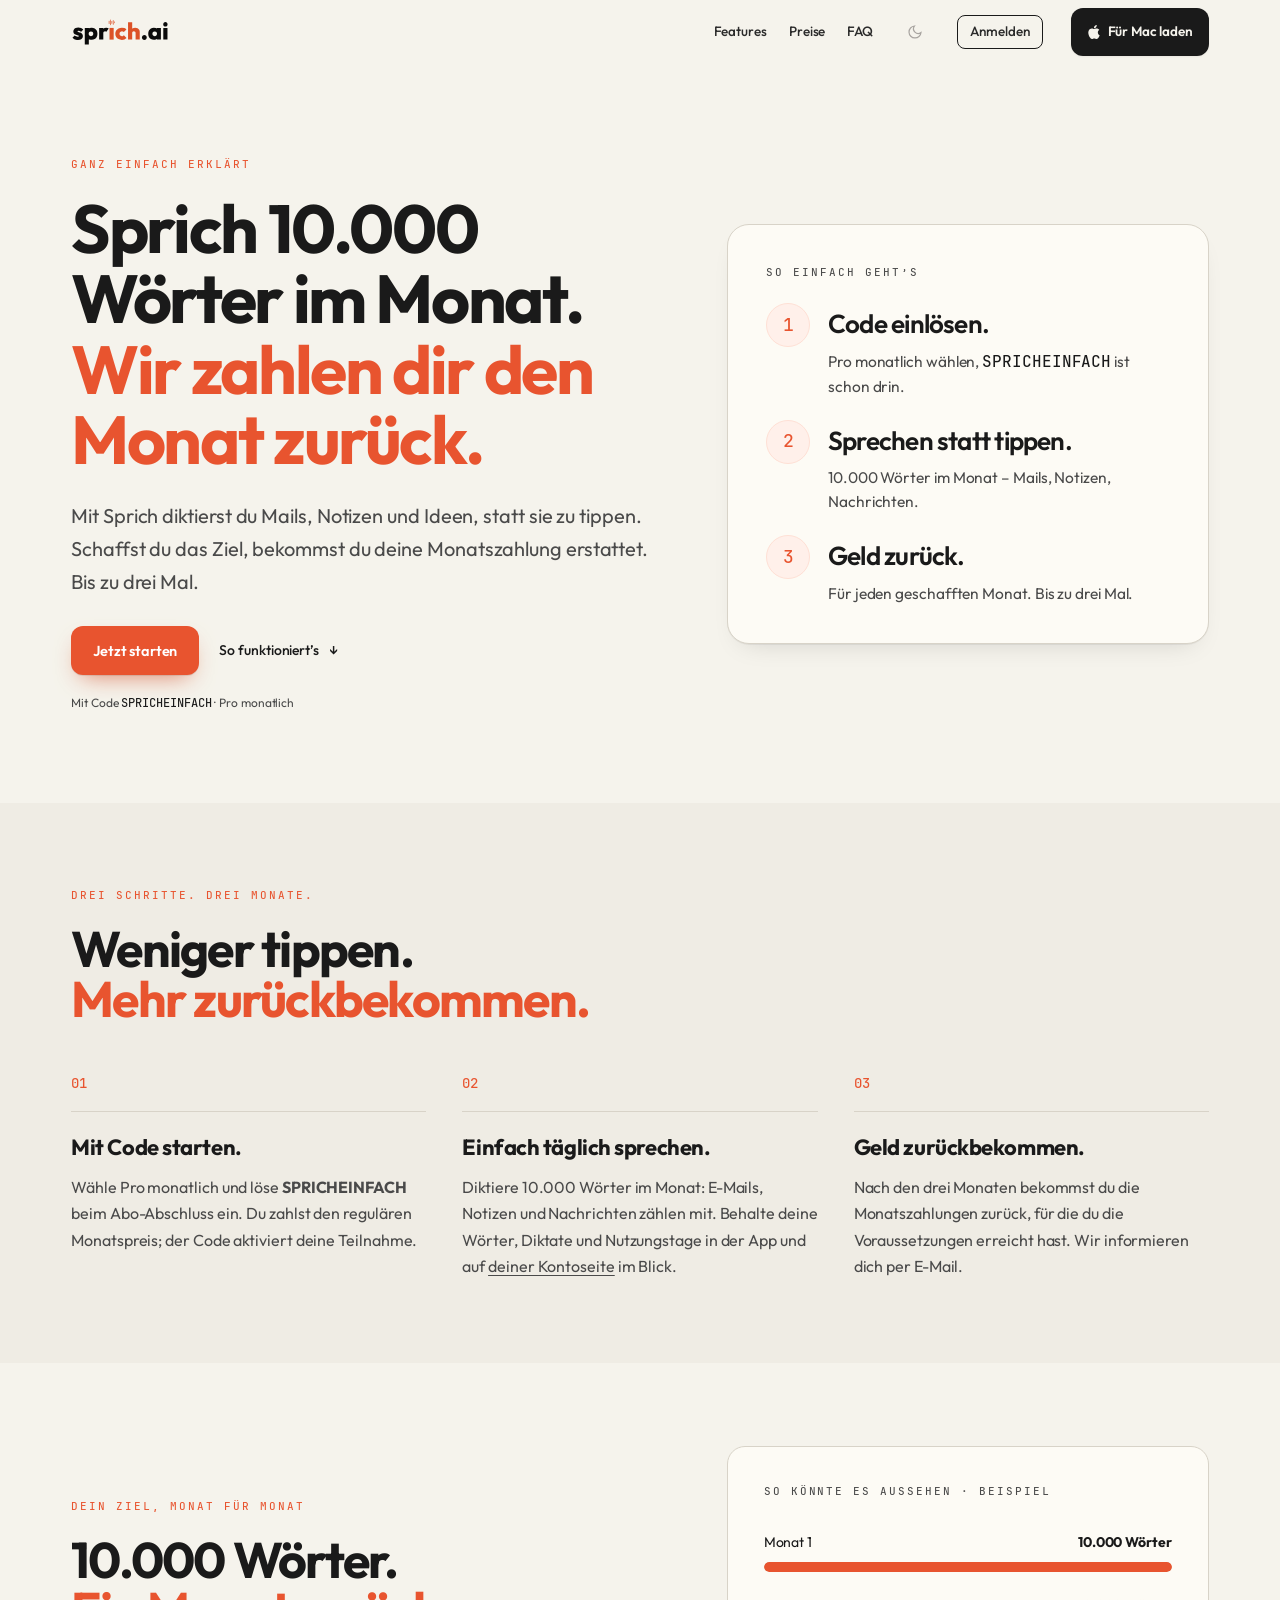
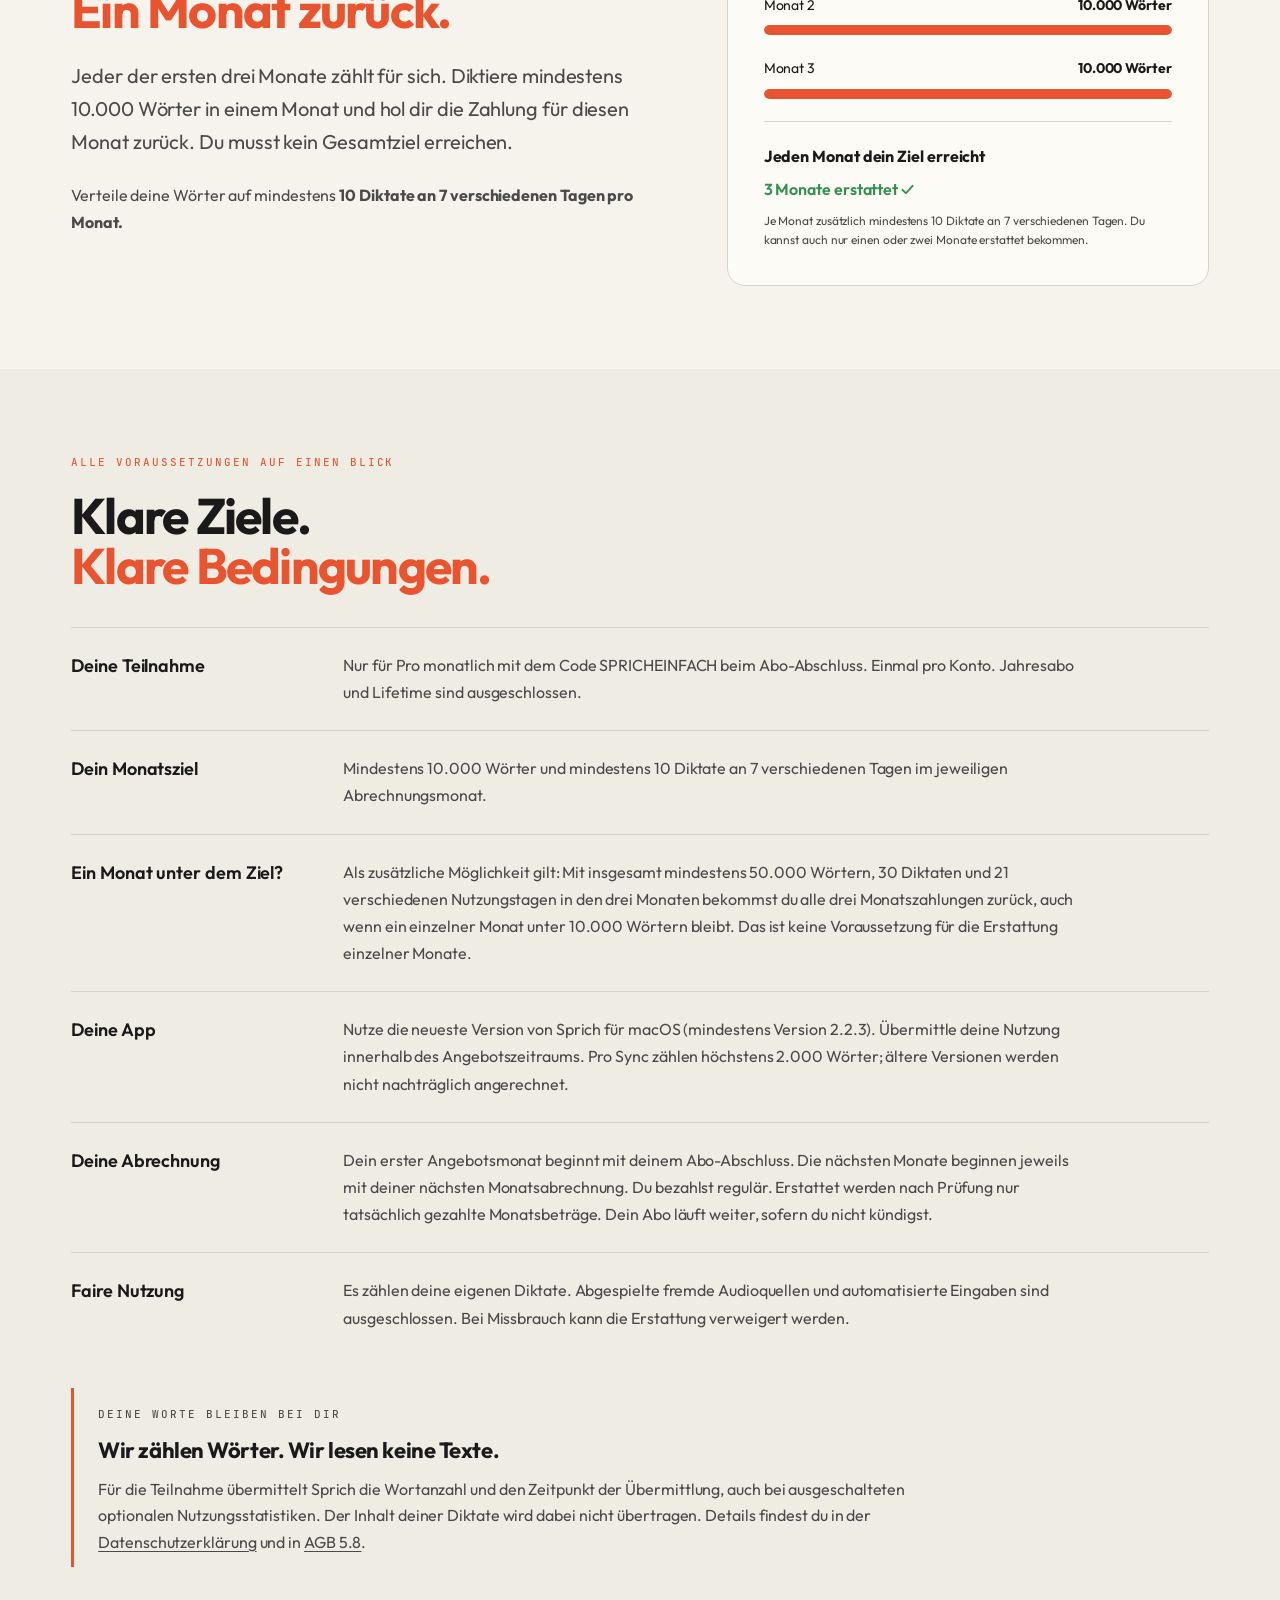
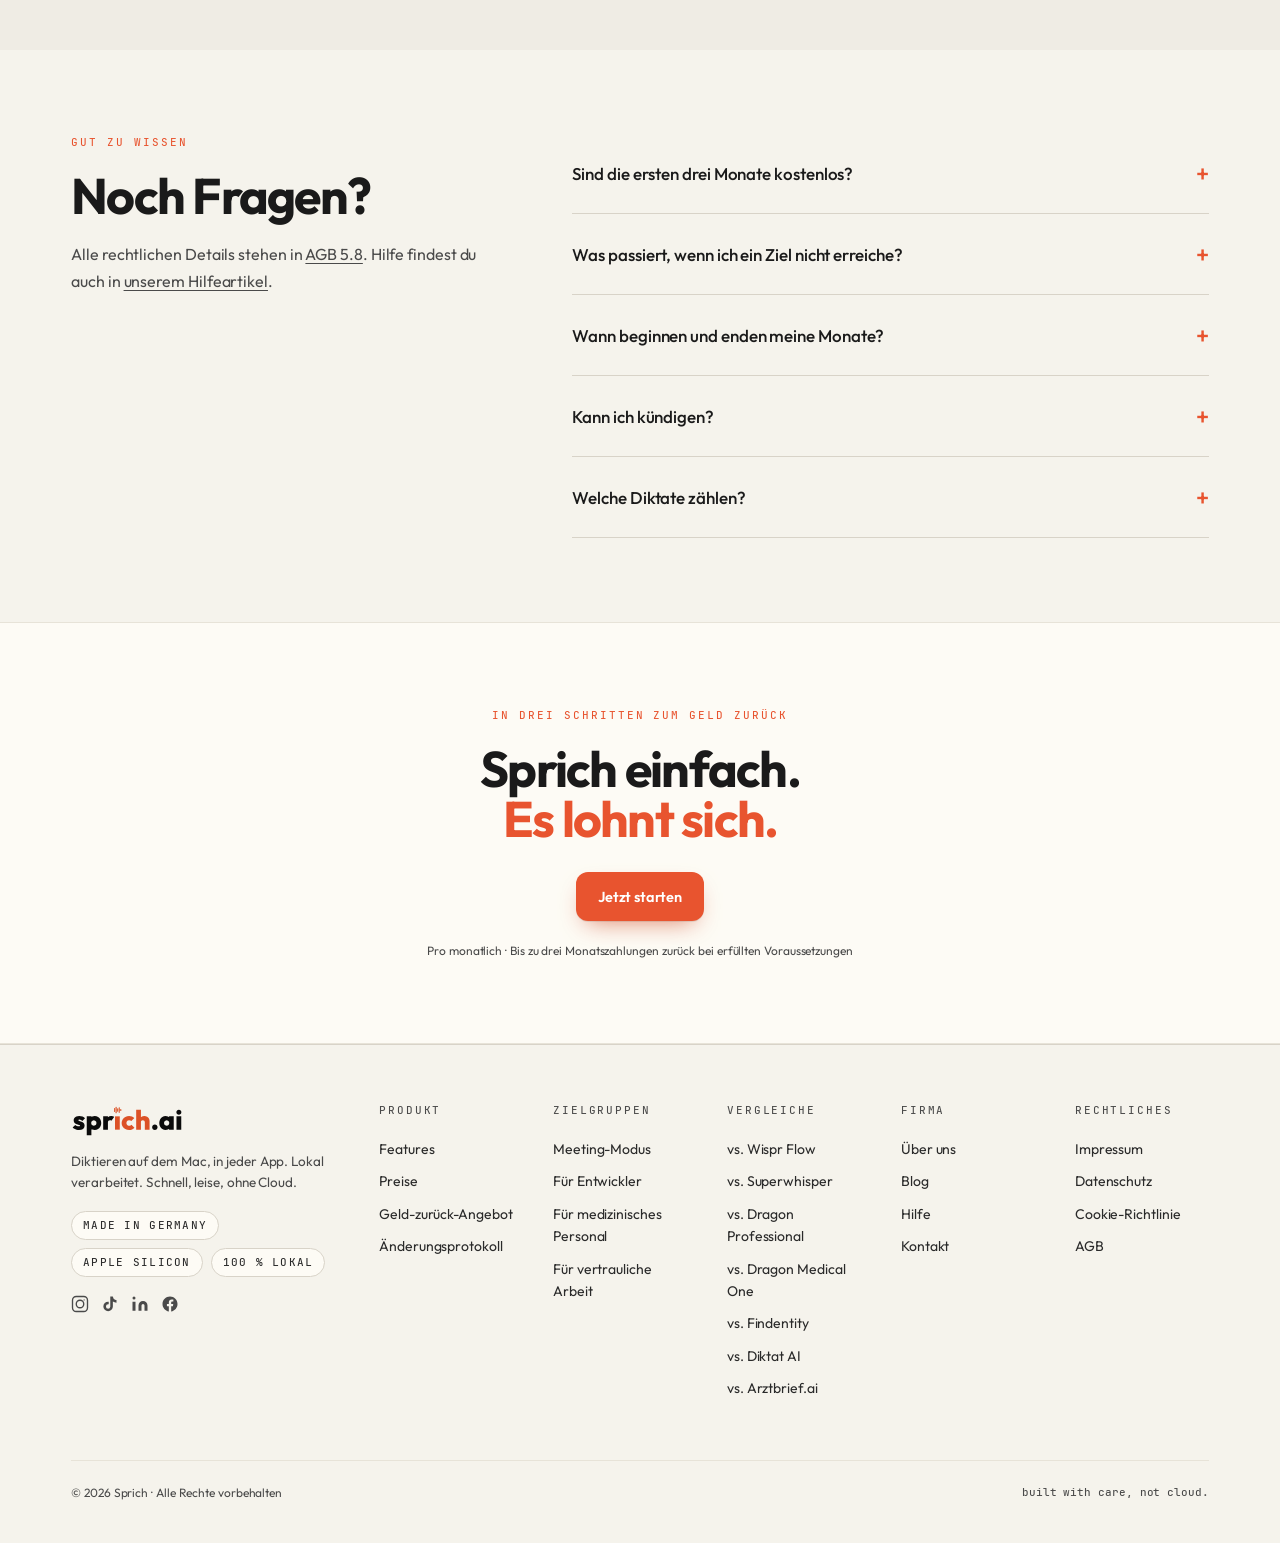
==== commit 87c6be24: "Copy-Runde: v1 Intro, v2 CTA, v3 Eyebrow, v4 Headline, v5 = Original-Hero, v6 Intro Co-Authored-By: " ====
--- a/v1/index.html
+++ b/v1/index.html
@@ -8,7 +8,7 @@
 <link rel="stylesheet" href="../assets/css/fonts.css"/>
 <link rel="stylesheet" href="../assets/css/site.css"/>
 <link rel="stylesheet" href="../assets/css/variants.css"/>
-</head><body><div hidden=""><!--$--><!--/$--></div><div class="homepage moneyback"><nav class="h-nav"><div class="wrap h-nav-inner"><a href="https://www.sprich.ai/" class="h-nav-brand" aria-label="sprich.ai"><img src="../assets/img/wordmark-black.svg" alt="" width="98" height="28" class="h-nav-wordmark h-nav-wordmark--light"/><img src="../assets/img/wordmark-white.svg" alt="" width="98" height="28" class="h-nav-wordmark h-nav-wordmark--dark"/></a><div style="flex:1"></div><div class="h-nav-links"><a href="https://www.sprich.ai/#features">Features</a><a href="https://www.sprich.ai/#preise">Preise</a><a href="https://www.sprich.ai/#faq">FAQ</a></div><button class="hp-theme-toggle" aria-label="Dark mode"><svg width="16" height="16" viewBox="0 0 24 24" fill="none" stroke="currentColor" stroke-width="1.8" stroke-linecap="round"><path d="M21 12.79A9 9 0 1 1 11.21 3 7 7 0 0 0 21 12.79z"></path></svg></button><a href="https://www.sprich.ai/auth" class="h-nav-auth" style="display:inline-flex;align-items:center;gap:6px;height:34px;padding:0 12px;border-radius:8px;border:0.5px solid var(--line);background:transparent;color:var(--ink-soft);font-size:13.5px;font-weight:500;text-decoration:none;flex-shrink:0;white-space:nowrap;box-sizing:border-box">Anmelden</a><a href="https://www.sprich.ai/download" class="btn btn-primary h-nav-download" style="padding:9px 16px;font-size:13.5px;display:flex;align-items:center;gap:7px"><svg viewBox="0 0 24 24" fill="currentColor" width="14" height="14" aria-hidden="true"><path d="M12.152 6.896c-.948 0-2.415-1.078-3.96-1.04-2.04.027-3.91 1.183-4.961 3.014-2.117 3.675-.546 9.103 1.519 12.09 1.013 1.454 2.208 3.09 3.792 3.039 1.52-.065 2.09-.987 3.935-.987 1.831 0 2.35.987 3.96.948 1.637-.026 2.676-1.48 3.676-2.948 1.156-1.688 1.636-3.325 1.662-3.415-.039-.013-3.182-1.221-3.22-4.857-.026-3.04 2.48-4.494 2.597-4.559-1.429-2.09-3.623-2.324-4.39-2.376-2-.156-3.675 1.09-4.61 1.09zM15.53 3.83c.843-1.012 1.4-2.427 1.245-3.83-1.207.052-2.662.805-3.532 1.818-.78.896-1.454 2.338-1.273 3.714 1.338.104 2.715-.688 3.559-1.701"></path></svg>Für Mac laden</a></div></nav><main><section class="moneyback_hero "><div class="wrap moneyback_hero-grid"><div><p class="kicker moneyback_eyebrow">Ganz einfach erklärt</p><h1 class="hed">Sprich 10.000 Wörter im Monat.<br/><em>Wir zahlen dir den Monat zurück.</em></h1><p class="moneyback_intro">Du diktierst Mails, Notizen und Ideen, statt sie zu tippen. Schaffst du das Ziel, bekommst du deine Monatszahlung erstattet. Bis zu drei Mal.</p><div class="moneyback_actions"><a class="btn btn-accent" href="https://www.sprich.ai/pricing?plan=monthly&amp;promo=SPRICHEINFACH&amp;utm_source=lehrveranstaltung&amp;utm_medium=landingpage&amp;utm_campaign=spricheinfach-test&amp;utm_content=v1">Jetzt starten</a><a class="moneyback_text-link" href="#so-funktionierts">So funktioniert’s <span aria-hidden="true">↓</span></a></div><p class="moneyback_fineprint">Mit Code <strong class="mono">SPRICHEINFACH</strong> · Pro monatlich</p></div><div class="vx-simple" aria-label="So einfach geht's">
+</head><body><div hidden=""><!--$--><!--/$--></div><div class="homepage moneyback"><nav class="h-nav"><div class="wrap h-nav-inner"><a href="https://www.sprich.ai/" class="h-nav-brand" aria-label="sprich.ai"><img src="../assets/img/wordmark-black.svg" alt="" width="98" height="28" class="h-nav-wordmark h-nav-wordmark--light"/><img src="../assets/img/wordmark-white.svg" alt="" width="98" height="28" class="h-nav-wordmark h-nav-wordmark--dark"/></a><div style="flex:1"></div><div class="h-nav-links"><a href="https://www.sprich.ai/#features">Features</a><a href="https://www.sprich.ai/#preise">Preise</a><a href="https://www.sprich.ai/#faq">FAQ</a></div><button class="hp-theme-toggle" aria-label="Dark mode"><svg width="16" height="16" viewBox="0 0 24 24" fill="none" stroke="currentColor" stroke-width="1.8" stroke-linecap="round"><path d="M21 12.79A9 9 0 1 1 11.21 3 7 7 0 0 0 21 12.79z"></path></svg></button><a href="https://www.sprich.ai/auth" class="h-nav-auth" style="display:inline-flex;align-items:center;gap:6px;height:34px;padding:0 12px;border-radius:8px;border:0.5px solid var(--line);background:transparent;color:var(--ink-soft);font-size:13.5px;font-weight:500;text-decoration:none;flex-shrink:0;white-space:nowrap;box-sizing:border-box">Anmelden</a><a href="https://www.sprich.ai/download" class="btn btn-primary h-nav-download" style="padding:9px 16px;font-size:13.5px;display:flex;align-items:center;gap:7px"><svg viewBox="0 0 24 24" fill="currentColor" width="14" height="14" aria-hidden="true"><path d="M12.152 6.896c-.948 0-2.415-1.078-3.96-1.04-2.04.027-3.91 1.183-4.961 3.014-2.117 3.675-.546 9.103 1.519 12.09 1.013 1.454 2.208 3.09 3.792 3.039 1.52-.065 2.09-.987 3.935-.987 1.831 0 2.35.987 3.96.948 1.637-.026 2.676-1.48 3.676-2.948 1.156-1.688 1.636-3.325 1.662-3.415-.039-.013-3.182-1.221-3.22-4.857-.026-3.04 2.48-4.494 2.597-4.559-1.429-2.09-3.623-2.324-4.39-2.376-2-.156-3.675 1.09-4.61 1.09zM15.53 3.83c.843-1.012 1.4-2.427 1.245-3.83-1.207.052-2.662.805-3.532 1.818-.78.896-1.454 2.338-1.273 3.714 1.338.104 2.715-.688 3.559-1.701"></path></svg>Für Mac laden</a></div></nav><main><section class="moneyback_hero "><div class="wrap moneyback_hero-grid"><div><p class="kicker moneyback_eyebrow">Ganz einfach erklärt</p><h1 class="hed">Sprich 10.000 Wörter im Monat.<br/><em>Wir zahlen dir den Monat zurück.</em></h1><p class="moneyback_intro">Mit Sprich diktierst du Mails, Notizen und Ideen, statt sie zu tippen. Schaffst du das Ziel, bekommst du deine Monatszahlung erstattet. Bis zu drei Mal.</p><div class="moneyback_actions"><a class="btn btn-accent" href="https://www.sprich.ai/pricing?plan=monthly&amp;promo=SPRICHEINFACH&amp;utm_source=lehrveranstaltung&amp;utm_medium=landingpage&amp;utm_campaign=spricheinfach-test&amp;utm_content=v1">Jetzt starten</a><a class="moneyback_text-link" href="#so-funktionierts">So funktioniert’s <span aria-hidden="true">↓</span></a></div><p class="moneyback_fineprint">Mit Code <strong class="mono">SPRICHEINFACH</strong> · Pro monatlich</p></div><div class="vx-simple" aria-label="So einfach geht's">
 <p class="kicker">So einfach geht’s</p>
 <ol>
 <li><span class="vx-n mono">1</span><div><strong>Code einlösen.</strong><span>Pro monatlich wählen, <b class="mono">SPRICHEINFACH</b> ist schon drin.</span></div></li>
--- a/assets/css/variants.css
+++ b/assets/css/variants.css
@@ -61,11 +61,6 @@
 .vx-hero-long h1.hed { font-size: clamp(36px, 4.4vw, 58px); }
 .vx-lock { color: var(--accent); flex: none; }
 
-/* ── V5: Copy-Button ───────────────────────────────────── */
-.vx-copy { margin-top: 4px; border: 1px solid var(--line-soft); background: var(--paper); color: var(--ink-soft); border-radius: 999px; padding: 6px 14px; font: 500 12px var(--font-jetbrains), monospace; letter-spacing: .08em; text-transform: uppercase; cursor: pointer; }
-.vx-copy:hover { border-color: var(--accent); color: var(--accent); }
-.vx-copy.is-copied { background: var(--good-soft); color: var(--good); border-color: var(--good); }
-
 /* ── V6: Privatsphäre ──────────────────────────────────── */
 .vx-privacy-list { list-style: none; margin: 22px 0 18px; padding: 0; }
 .vx-privacy-list li { display: flex; justify-content: space-between; gap: 16px; padding: 12px 0; border-bottom: 1px dashed var(--line-soft); font-size: 15px; color: var(--ink-mute); }
